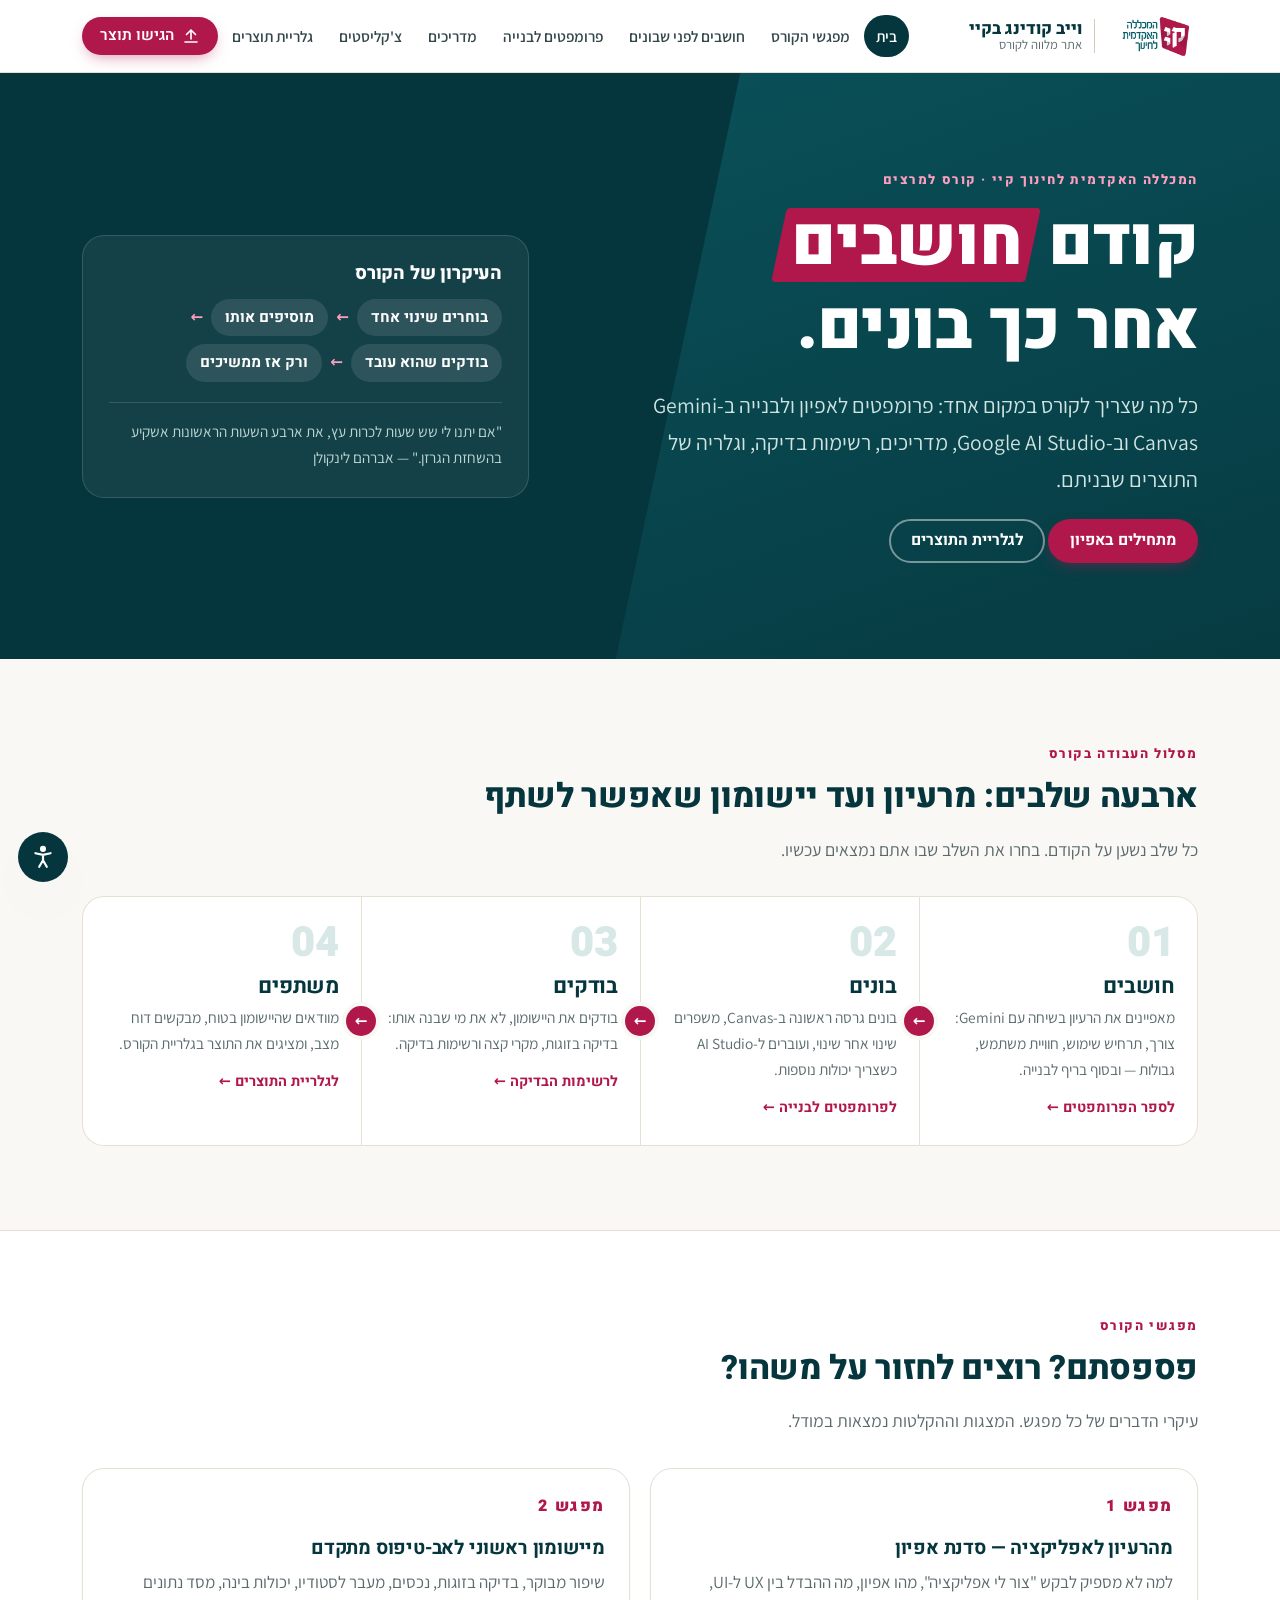
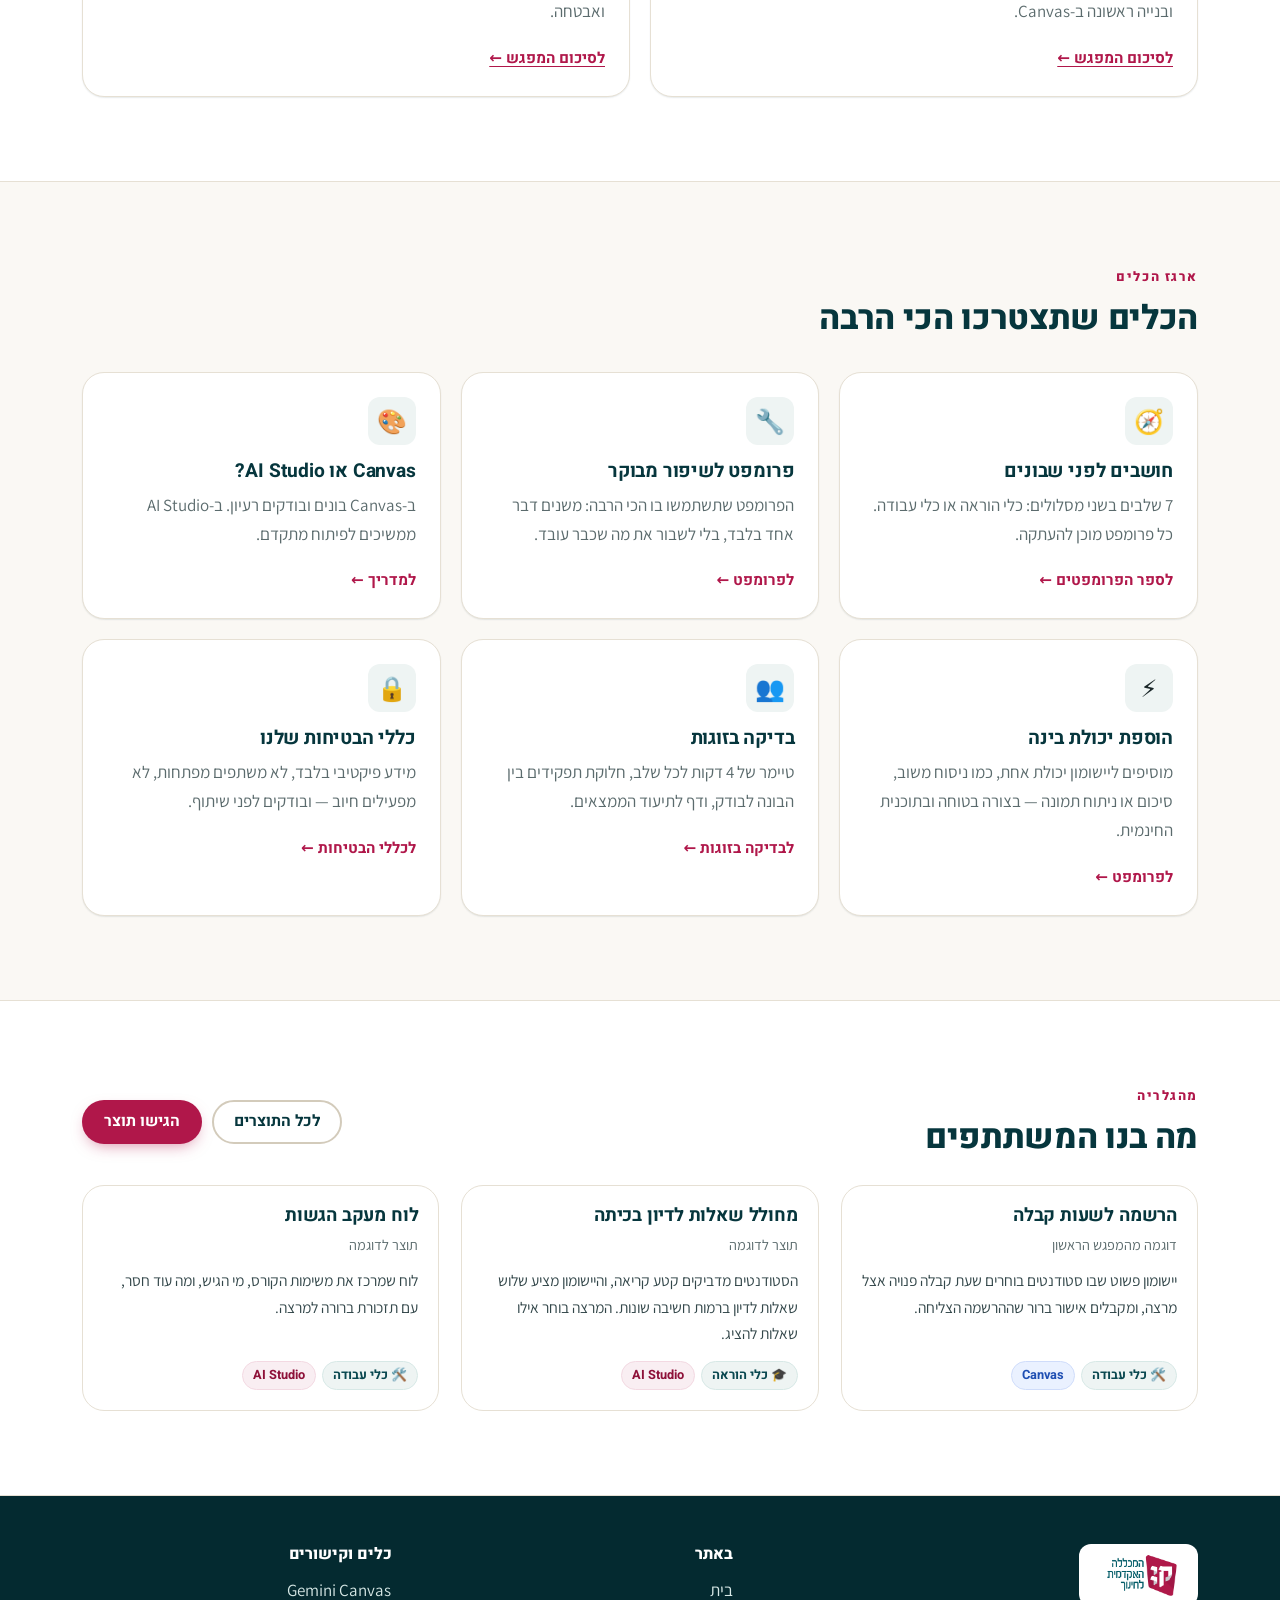
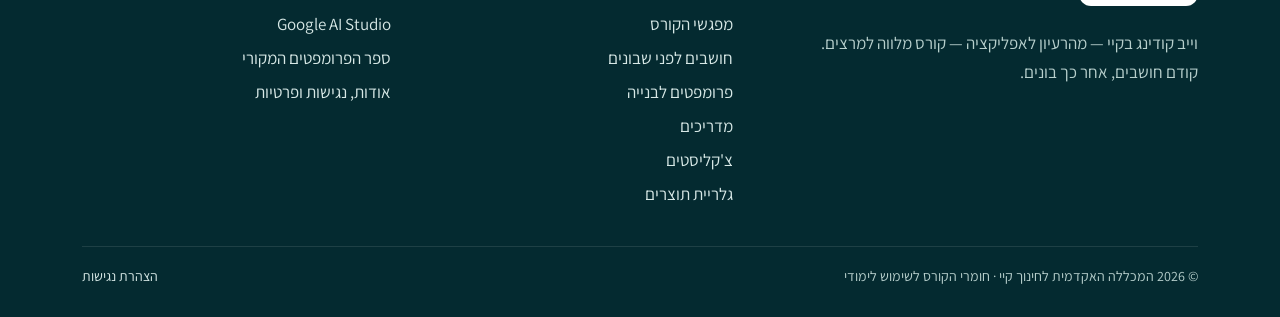
==== index.html @ 0f755267 "Add files via upload" ====
<!DOCTYPE html>
<html lang="he" dir="rtl">
<head>
<meta charset="utf-8">
<meta name="viewport" content="width=device-width, initial-scale=1">
<title>וייב קודינג בקיי — אתר מלווה לקורס</title>
<meta name="description" content="אתר מלווה לקורס וייב קודינג במכללה האקדמית לחינוך קיי: ספר פרומפטים לאפיון, פרומפטים לבנייה ב-Gemini Canvas וב-Google AI Studio, מדריכים, צ'קליסטים וגלריית תוצרי המשתתפים.">
<link rel="icon" type="image/png" href="[data-uri]">
<link rel="preconnect" href="https://fonts.googleapis.com">
<link rel="preconnect" href="https://fonts.gstatic.com" crossorigin>
<link href="https://fonts.googleapis.com/css2?family=Assistant:wght@400;600;700&family=Heebo:wght@500;700;800;900&display=swap" rel="stylesheet">
<style>
/* =========================================================
   וייב קודינג בקיי — אתר מלווה לקורס
   מערכת עיצוב בהתאמה לשפה החזותית של המכללה האקדמית לחינוך קיי
   ========================================================= */

:root {
  --teal-950: #042a30;
  --teal-900: #06363d;
  --teal-800: #0a4850;
  --teal-700: #0b5560;
  --teal-600: #0e6b75;
  --teal-100: #d7e8e6;
  --teal-50: #eef4f3;
  --crimson: #b0174a;
  --crimson-700: #8e1139;
  --crimson-100: #f3d9e2;
  --crimson-50: #f9eef2;
  --paper: #faf8f4;
  --surface: #ffffff;
  --line: #e6e0d4;
  --line-strong: #d3cbbb;
  --ink: #1b2729;
  --ink-soft: #33474a;
  --muted: #5b6b6d;
  --success: #1f7a4d;

  --font-head: "Heebo", "Assistant", system-ui, sans-serif;
  --font-body: "Assistant", "Heebo", system-ui, sans-serif;

  --radius-sm: 8px;
  --radius: 14px;
  --radius-lg: 22px;
  --shadow-sm: 0 1px 2px rgba(6, 54, 61, .06), 0 1px 1px rgba(6, 54, 61, .04);
  --shadow: 0 6px 24px -8px rgba(6, 54, 61, .18), 0 2px 6px rgba(6, 54, 61, .06);
  --shadow-lg: 0 24px 60px -20px rgba(6, 54, 61, .35);

  --wrap: 1180px;
  --gutter: clamp(16px, 4vw, 32px);
  --fs-base: 1.0625rem;
}

/* ---------- reset ---------- */
*, *::before, *::after { box-sizing: border-box; }
html { -webkit-text-size-adjust: 100%; scroll-behavior: smooth; scroll-padding-top: 88px; }
body {
  margin: 0;
  font-family: var(--font-body);
  font-size: var(--fs-base);
  line-height: 1.7;
  color: var(--ink);
  background: var(--paper);
  overflow-x: hidden;
}
img, svg, video, iframe { max-width: 100%; display: block; }
h1, h2, h3, h4 { font-family: var(--font-head); line-height: 1.25; margin: 0 0 .5em; color: var(--teal-900); letter-spacing: -.01em; }
h1 { font-size: clamp(2rem, 5vw, 3.4rem); font-weight: 900; }
h2 { font-size: clamp(1.5rem, 3vw, 2.1rem); font-weight: 800; }
h3 { font-size: 1.2rem; font-weight: 700; }
p { margin: 0 0 1em; }
a { color: var(--teal-700); text-underline-offset: 3px; }
a:hover { color: var(--crimson); }
ul, ol { padding-inline-start: 1.3em; margin: 0 0 1em; }
li { margin-bottom: .3em; }
button { font: inherit; cursor: pointer; }
strong { font-weight: 700; }
.ltr { direction: ltr; unicode-bidi: isolate; display: inline-block; }

:focus-visible { outline: 3px solid var(--crimson); outline-offset: 3px; border-radius: 4px; }

.skip-link {
  position: absolute; inset-inline-start: 12px; top: -60px; z-index: 100;
  background: var(--teal-900); color: #fff; padding: 10px 16px; border-radius: var(--radius-sm);
  font-weight: 700; text-decoration: none;
}
.skip-link:focus { top: 12px; color: #fff; }

.visually-hidden { position: absolute !important; width: 1px; height: 1px; overflow: hidden; clip: rect(0 0 0 0); white-space: nowrap; }

.wrap { width: 100%; max-width: var(--wrap); margin-inline: auto; padding-inline: var(--gutter); }

/* ---------- header ---------- */
.site-header {
  position: sticky; top: 0; z-index: 50;
  background: rgba(255, 255, 255, .94);
  backdrop-filter: saturate(1.4) blur(10px);
  border-bottom: 1px solid var(--line);
}
.site-header .wrap { display: flex; align-items: center; gap: 20px; min-height: 72px; }
.brand { display: flex; align-items: center; gap: 12px; text-decoration: none; color: var(--teal-900); flex-shrink: 0; }
.brand img { height: 44px; width: auto; }
.brand-text { display: flex; flex-direction: column; line-height: 1.15; border-inline-start: 1px solid var(--line-strong); padding-inline-start: 12px; }
.brand-text b { font-family: var(--font-head); font-weight: 800; font-size: 1.05rem; }
.brand-text small { color: var(--muted); font-size: .8rem; }

.main-nav { margin-inline-start: auto; }
.main-nav ul { list-style: none; margin: 0; padding: 0; display: flex; gap: 2px; align-items: center; }
.main-nav li { margin: 0; }
.main-nav a {
  display: block; padding: 8px 12px; border-radius: 999px; text-decoration: none;
  color: var(--ink-soft); font-weight: 600; font-size: .96rem; white-space: nowrap;
}
.main-nav a:hover { background: var(--teal-50); color: var(--teal-900); }
.main-nav a[aria-current="page"] { background: var(--teal-900); color: #fff; }
.nav-cta { margin-inline-start: 6px; }
.main-nav a.btn { display: inline-flex; color: #fff; padding: 7px 16px; }
.main-nav a.btn:hover { background: var(--crimson-700); color: #fff; }

.nav-toggle {
  display: none; margin-inline-start: auto; background: var(--teal-50); border: 1px solid var(--line);
  border-radius: 10px; width: 44px; height: 44px; align-items: center; justify-content: center; color: var(--teal-900);
}
.nav-toggle svg { width: 22px; height: 22px; }

@media (max-width: 1080px) {
  .nav-toggle { display: inline-flex; }
  .main-nav {
    position: fixed; inset: 72px 0 auto 0; background: #fff; border-bottom: 1px solid var(--line);
    box-shadow: var(--shadow); display: none; max-height: calc(100vh - 72px); overflow: auto;
  }
  .main-nav.open { display: block; }
  .main-nav ul { flex-direction: column; align-items: stretch; padding: 12px var(--gutter) 20px; gap: 4px; }
  .main-nav a { padding: 12px 14px; border-radius: 10px; font-size: 1.05rem; }
  .nav-cta { margin: 8px 0 0; }
  .nav-cta .btn { width: 100%; justify-content: center; }
}
@media (max-width: 420px) { .brand-text small { display: none; } .brand img { height: 38px; } }

/* ---------- buttons ---------- */
.btn {
  display: inline-flex; align-items: center; gap: 8px; border: 2px solid transparent;
  padding: 10px 20px; border-radius: 999px; font-weight: 700; text-decoration: none;
  font-family: var(--font-head); font-size: .98rem; line-height: 1.3; transition: transform .15s, background .15s, box-shadow .15s;
}
.btn:hover { transform: translateY(-1px); }
.btn-primary { background: var(--crimson); color: #fff; box-shadow: 0 6px 16px -6px rgba(176, 23, 74, .55); }
.btn-primary:hover { background: var(--crimson-700); color: #fff; }
.btn-teal { background: var(--teal-900); color: #fff; }
.btn-teal:hover { background: var(--teal-700); color: #fff; }
.btn-ghost { background: transparent; color: var(--teal-900); border-color: var(--line-strong); }
.btn-ghost:hover { background: var(--teal-50); color: var(--teal-900); }
.btn-light { background: #fff; color: var(--teal-900); }
.btn-light:hover { color: var(--crimson); }
.btn-outline-light { color: #fff; border-color: rgba(255,255,255,.45); background: transparent; }
.btn-outline-light:hover { background: rgba(255,255,255,.1); color: #fff; }
.btn-sm { padding: 6px 14px; font-size: .88rem; }
.btn svg { width: 18px; height: 18px; flex-shrink: 0; }

/* ---------- signature: skewed tag (from the Kaye logo) ---------- */
.tag {
  display: inline-block; position: relative; padding: 4px 14px; font-family: var(--font-head);
  font-weight: 800; font-size: .82rem; letter-spacing: .06em; color: #fff; z-index: 0;
}
.tag::before {
  content: ""; position: absolute; inset: 0; background: var(--crimson); transform: skewX(-12deg); z-index: -1; border-radius: 3px;
}
.tag.teal::before { background: var(--teal-700); }
.tag.soft { color: var(--crimson-700); }
.tag.soft::before { background: var(--crimson-50); }

.eyebrow { font-family: var(--font-head); font-weight: 800; color: var(--crimson); letter-spacing: .12em; font-size: .82rem; margin-bottom: 10px; display: block; }

/* ---------- page hero ---------- */
.page-hero {
  background: var(--teal-900);
  background-image:
    radial-gradient(circle at 12% 120%, rgba(176, 23, 74, .45), transparent 45%),
    radial-gradient(circle at 95% -20%, rgba(14, 107, 117, .9), transparent 50%);
  color: #fff; padding: clamp(40px, 7vw, 72px) 0 clamp(36px, 6vw, 60px); position: relative; overflow: hidden;
}
.page-hero::after {
  content: ""; position: absolute; inset-inline-start: -60px; bottom: -40px; width: 220px; height: 160px;
  background: rgba(255,255,255,.05); transform: skewX(-12deg);
}
.page-hero h1 { color: #fff; margin-bottom: .3em; }
.page-hero p.lead { font-size: clamp(1.05rem, 2vw, 1.25rem); color: #d7e8e6; max-width: 720px; margin: 0; }
.page-hero .eyebrow { color: #ff9fbf; }
.page-hero .hero-actions { margin-top: 24px; display: flex; flex-wrap: wrap; gap: 12px; }
.breadcrumbs { font-size: .9rem; color: #a9c9c6; margin-bottom: 14px; }
.breadcrumbs a { color: #d7e8e6; }

/* ---------- sections ---------- */
.section { padding: clamp(44px, 7vw, 84px) 0; }
.section.tight { padding: clamp(28px, 4vw, 48px) 0; }
.section.alt { background: #fff; border-block: 1px solid var(--line); }
.section-head { max-width: 760px; margin-bottom: 32px; }
.section-head p { color: var(--muted); font-size: 1.1rem; margin: 0; }
.bar-title { border-inline-start: 6px solid var(--teal-900); padding-inline-start: 14px; }

.grid { display: grid; gap: 20px; }
.grid-2 { grid-template-columns: repeat(auto-fit, minmax(min(100%, 420px), 1fr)); }
.grid-3 { grid-template-columns: repeat(auto-fit, minmax(min(100%, 300px), 1fr)); }
.grid-4 { grid-template-columns: repeat(auto-fit, minmax(min(100%, 240px), 1fr)); }

.card {
  background: var(--surface); border: 1px solid var(--line); border-radius: var(--radius-lg);
  padding: 24px; box-shadow: var(--shadow-sm);
}
.card h3 { margin-bottom: .4em; }
.card p:last-child, .card ul:last-child { margin-bottom: 0; }
.card.teal { background: var(--teal-50); border-color: var(--teal-100); }
.card.pink { background: var(--crimson-50); border-color: var(--crimson-100); }
.card.dark { background: var(--teal-900); color: #e3eeed; border-color: var(--teal-900); }
.card.dark h3, .card.dark h2 { color: #fff; }
a.card { text-decoration: none; color: inherit; display: block; transition: transform .18s, box-shadow .18s, border-color .18s; }
a.card:hover { transform: translateY(-3px); box-shadow: var(--shadow); border-color: var(--teal-100); color: inherit; }
.card .icon {
  width: 48px; height: 48px; border-radius: 12px; display: grid; place-items: center; font-size: 1.5rem;
  background: var(--teal-50); margin-bottom: 14px;
}
.card .more { font-weight: 700; color: var(--crimson); font-family: var(--font-head); font-size: .95rem; }

.muted { color: var(--muted); }
.small { font-size: .92rem; }

/* callouts */
.callout {
  border-radius: var(--radius); padding: 18px 22px; border: 1px solid var(--teal-100); background: var(--teal-50);
  border-inline-start: 5px solid var(--teal-700);
}
.callout.pink { background: var(--crimson-50); border-color: var(--crimson-100); border-inline-start-color: var(--crimson); }
.callout.dark { background: var(--teal-900); color: #e3eeed; border-color: var(--teal-900); border-inline-start-color: var(--crimson); }
.callout.dark strong { color: #fff; }
.callout p:last-child { margin-bottom: 0; }

/* check-list style ul */
ul.ticks { list-style: none; padding: 0; }
ul.ticks li { position: relative; padding-inline-start: 28px; }
ul.ticks li::before {
  content: ""; position: absolute; inset-inline-start: 0; top: .55em; width: 16px; height: 9px;
  border-left: 3px solid var(--teal-600); border-bottom: 3px solid var(--teal-600); transform: rotate(-45deg);
}
ul.dots { list-style: none; padding: 0; }
ul.dots li { position: relative; padding-inline-start: 20px; }
ul.dots li::before { content: ""; position: absolute; inset-inline-start: 2px; top: .7em; width: 8px; height: 8px; background: var(--crimson); transform: skewX(-12deg); }

/* numbered steps */
ol.steps { list-style: none; padding: 0; counter-reset: s; }
ol.steps > li { counter-increment: s; position: relative; padding-inline-start: 54px; margin-bottom: 18px; min-height: 40px; }
ol.steps > li::before {
  content: counter(s); position: absolute; inset-inline-start: 0; top: -2px; width: 38px; height: 38px; border-radius: 50%;
  background: var(--teal-900); color: #fff; display: grid; place-items: center; font-family: var(--font-head); font-weight: 800;
}

/* ---------- path (course journey) ---------- */
.path { display: grid; grid-template-columns: repeat(4, 1fr); gap: 0; position: relative; }
.path-step {
  position: relative; padding: 26px 22px 24px; background: #fff; border: 1px solid var(--line); text-decoration: none; color: inherit;
  transition: background .2s;
}
.path-step:first-child { border-radius: 0 var(--radius-lg) var(--radius-lg) 0; }
.path-step:last-child { border-radius: var(--radius-lg) 0 0 var(--radius-lg); }
.path-step + .path-step { border-inline-start: 0; }
.path-step:hover { background: var(--teal-50); color: inherit; }
.path-step .num {
  font-family: var(--font-head); font-weight: 900; font-size: 2.6rem; line-height: 1; color: var(--teal-100);
  display: block; margin-bottom: 8px;
}
.path-step:hover .num { color: var(--crimson); }
.path-step h3 { font-size: 1.35rem; margin-bottom: 4px; }
.path-step p { color: var(--muted); font-size: .96rem; margin: 0 0 10px; }
.path-step .links { font-size: .9rem; font-weight: 700; color: var(--crimson); font-family: var(--font-head); }
.path-step:not(:last-child)::after {
  content: "←"; position: absolute; top: 50%; inset-inline-end: -16px; width: 30px; height: 30px; border-radius: 50%;
  background: var(--crimson); color: #fff; display: grid; place-items: center; font-weight: 900; font-size: .95rem;
  transform: translateY(-50%); z-index: 2; box-shadow: 0 0 0 4px var(--paper);
}
@media (max-width: 860px) {
  .path { grid-template-columns: 1fr 1fr; gap: 12px; }
  .path-step, .path-step:first-child, .path-step:last-child { border-radius: var(--radius); border: 1px solid var(--line) !important; }
  .path-step::after { display: none; }
}
@media (max-width: 480px) { .path { grid-template-columns: 1fr; } }

/* ---------- home hero ---------- */
.home-hero { background: var(--teal-900); color: #fff; position: relative; overflow: hidden; }
.home-hero .wrap { display: grid; grid-template-columns: 1.25fr .9fr; gap: 48px; align-items: center; padding-block: clamp(48px, 8vw, 96px); position: relative; z-index: 1; }
.home-hero h1 { color: #fff; font-size: clamp(2.3rem, 6vw, 4.2rem); margin-bottom: 18px; }
.home-hero h1 .hl { position: relative; display: inline-block; z-index: 0; padding-inline: 10px; }
.home-hero h1 .hl::before { content: ""; position: absolute; inset: 8% -2px 4%; background: var(--crimson); transform: skewX(-12deg); z-index: -1; border-radius: 4px; }
.home-hero .lead { font-size: clamp(1.1rem, 2.2vw, 1.35rem); color: #cfe3e1; max-width: 560px; }
.home-hero .bg-shape { position: absolute; inset-inline-start: -8%; top: -30%; width: 55%; height: 160%; background: linear-gradient(160deg, rgba(14,107,117,.55), rgba(14,107,117,0)); transform: skewX(-12deg); }
.hero-panel {
  background: rgba(255,255,255,.06); border: 1px solid rgba(255,255,255,.14); border-radius: var(--radius-lg); padding: 26px;
  backdrop-filter: blur(6px);
}
.hero-panel h2 { color: #fff; font-size: 1.15rem; margin-bottom: 14px; }
.principle { display: flex; flex-wrap: wrap; align-items: center; gap: 8px; margin: 0; padding: 0; list-style: none; }
.principle li { margin: 0; background: rgba(255,255,255,.1); border-radius: 999px; padding: 6px 14px; font-weight: 700; font-family: var(--font-head); font-size: .95rem; }
.principle li.arrow { background: none; padding: 0; color: #ff9fbf; }
.hero-panel .quote { margin: 20px 0 0; font-size: .95rem; color: #bcd6d3; border-top: 1px solid rgba(255,255,255,.14); padding-top: 16px; }
@media (max-width: 900px) { .home-hero .wrap { grid-template-columns: 1fr; gap: 28px; } }

/* ---------- prompt box ---------- */
.prompt {
  background: var(--surface); border: 1px solid var(--line); border-radius: var(--radius); overflow: hidden; box-shadow: var(--shadow-sm);
}
.prompt-head { display: flex; align-items: center; gap: 12px; padding: 12px 16px; background: var(--teal-50); border-bottom: 1px solid var(--line); flex-wrap: wrap; }
.prompt-head h3, .prompt-head h4 { margin: 0; font-size: 1.05rem; flex: 1; min-width: 180px; }
.prompt-body {
  padding: 18px 20px; white-space: pre-wrap; font-size: 1rem; line-height: 1.75; color: var(--ink-soft);
  border-inline-start: 4px solid var(--teal-700); margin: 14px; background: #fbfaf7; border-radius: var(--radius-sm);
  max-height: 420px; overflow: auto;
}
.ph { background: var(--crimson-50); color: var(--crimson-700); border-radius: 4px; padding: 0 4px; font-weight: 700; }
.prompt.pink .prompt-body { border-inline-start-color: var(--crimson); }
.prompt-meta { padding: 0 20px 16px; color: var(--muted); font-size: .92rem; }
.prompt-meta p { margin: 0 0 .3em; }

.copy-btn {
  display: inline-flex; align-items: center; gap: 6px; border: 0; background: var(--teal-900); color: #fff; border-radius: 999px;
  padding: 7px 16px; font-weight: 700; font-family: var(--font-head); font-size: .9rem; transition: background .15s;
}
.copy-btn:hover { background: var(--crimson); }
.copy-btn svg { width: 16px; height: 16px; }
.copy-btn.done { background: var(--success); }

.chip {
  display: inline-flex; align-items: center; gap: 4px; padding: 3px 10px; border-radius: 999px; font-size: .8rem; font-weight: 700;
  background: #fff; border: 1px solid var(--line); color: var(--ink-soft); font-family: var(--font-head); white-space: nowrap;
}
.chip.canvas { background: #eaf1ff; border-color: #cfdcfa; color: #1f4fb3; }
.chip.studio { background: var(--crimson-50); border-color: var(--crimson-100); color: var(--crimson-700); }
.chip.any { background: var(--teal-50); border-color: var(--teal-100); color: var(--teal-800); }
.chip.ext { background: #f4efe4; border-color: #e6dcc6; color: #6b5a2e; }

/* ---------- toolbar / filters ---------- */
.toolbar { display: flex; flex-wrap: wrap; gap: 12px; align-items: center; margin-bottom: 26px; }
.search {
  flex: 1 1 260px; display: flex; align-items: center; gap: 8px; background: #fff; border: 1px solid var(--line-strong);
  border-radius: 999px; padding: 4px 16px;
}
.search input { border: 0; outline: 0; flex: 1; font: inherit; padding: 8px 0; background: transparent; min-width: 0; }
.search:focus-within { border-color: var(--teal-700); box-shadow: 0 0 0 3px var(--teal-100); }
.search svg { width: 18px; height: 18px; color: var(--muted); }
.seg { display: inline-flex; background: #fff; border: 1px solid var(--line-strong); border-radius: 999px; padding: 3px; flex-wrap: wrap; }
.seg button { border: 0; background: transparent; padding: 7px 14px; border-radius: 999px; font-weight: 700; color: var(--ink-soft); font-family: var(--font-head); font-size: .9rem; }
.seg button[aria-pressed="true"] { background: var(--teal-900); color: #fff; }
.seg button:hover:not([aria-pressed="true"]) { background: var(--teal-50); }

/* ---------- category nav (prompts / guides) ---------- */
.layout-side { display: grid; grid-template-columns: 250px 1fr; gap: 40px; align-items: start; }
.side-nav { position: sticky; top: 96px; background: #fff; border: 1px solid var(--line); border-radius: var(--radius); padding: 14px; }
.side-nav h2 { font-size: .85rem; letter-spacing: .1em; color: var(--muted); margin: 4px 8px 8px; }
.side-nav ul { list-style: none; margin: 0; padding: 0; }
.side-nav li { margin: 0; }
.side-nav a { display: block; padding: 8px 10px; border-radius: 8px; text-decoration: none; color: var(--ink-soft); font-weight: 600; font-size: .95rem; }
.side-nav a:hover, .side-nav a.active { background: var(--teal-50); color: var(--teal-900); }
@media (max-width: 900px) {
  .layout-side { grid-template-columns: 1fr; gap: 20px; }
  .side-nav { position: static; }
  .side-nav ul { display: flex; flex-wrap: wrap; gap: 6px; }
  .side-nav a { background: var(--teal-50); border-radius: 999px; padding: 6px 12px; font-size: .88rem; }
}
.cat-block { margin-bottom: 48px; }
.cat-block > h2 { display: flex; align-items: center; gap: 10px; }
.cat-block > p { color: var(--muted); }
.stack { display: grid; gap: 18px; }

/* ---------- prompt book wizard ---------- */
.track-pick { display: grid; grid-template-columns: 1fr 1fr; gap: 16px; }
.track-btn {
  text-align: start; background: #fff; border: 2px solid var(--line); border-radius: var(--radius-lg); padding: 20px 22px;
  display: flex; gap: 14px; align-items: flex-start; transition: border-color .15s, box-shadow .15s; color: inherit;
}
.track-btn .ti { font-size: 2rem; line-height: 1; }
.track-btn b { font-family: var(--font-head); font-size: 1.2rem; color: var(--teal-900); display: block; }
.track-btn span.q { color: var(--muted); font-size: .95rem; }
.track-btn[aria-pressed="true"] { border-color: var(--teal-900); box-shadow: 0 0 0 4px var(--teal-100); }
.track-btn:hover { border-color: var(--teal-600); }
@media (max-width: 640px) { .track-pick { grid-template-columns: 1fr; } }

.stepper { list-style: none; margin: 28px 0 24px; padding: 0; display: grid; grid-template-columns: repeat(7, 1fr); gap: 6px; }
.stepper li { margin: 0; }
.stepper button {
  width: 100%; border: 1px solid var(--line); background: #fff; border-radius: 12px; padding: 10px 6px 8px;
  display: flex; flex-direction: column; align-items: center; gap: 2px; color: var(--ink-soft); position: relative;
}
.stepper .n { font-family: var(--font-head); font-weight: 900; font-size: 1.2rem; color: var(--teal-700); }
.stepper .l { font-size: .8rem; font-weight: 700; line-height: 1.2; text-align: center; }
.stepper button[aria-current="step"] { background: var(--teal-900); border-color: var(--teal-900); color: #fff; }
.stepper button[aria-current="step"] .n { color: #ff9fbf; }
.stepper button.done::after {
  content: "✓"; position: absolute; top: -7px; inset-inline-end: -5px; width: 20px; height: 20px; border-radius: 50%;
  background: var(--success); color: #fff; font-size: .72rem; display: grid; place-items: center; font-weight: 900;
}
@media (max-width: 720px) {
  .stepper { grid-template-columns: repeat(7, minmax(44px, 1fr)); gap: 4px; }
  .stepper .l { display: none; }
}
.step-panel { display: grid; grid-template-columns: 1fr 300px; gap: 24px; align-items: start; }
@media (max-width: 960px) { .step-panel { grid-template-columns: 1fr; } }
.step-aside { display: grid; gap: 14px; }
.step-title { display: flex; align-items: baseline; gap: 12px; flex-wrap: wrap; margin-bottom: 14px; }
.step-title h2 { margin: 0; }
.step-nav { display: flex; justify-content: space-between; gap: 12px; margin-top: 20px; flex-wrap: wrap; }
.progress { height: 8px; background: var(--teal-100); border-radius: 999px; overflow: hidden; }
.progress > span { display: block; height: 100%; background: var(--crimson); border-radius: 999px; transition: width .3s; }
.check-row { display: flex; align-items: center; gap: 10px; font-weight: 700; cursor: pointer; }
.check-row input { width: 20px; height: 20px; accent-color: var(--teal-900); }

/* floating helper (slow-down prompt) */
.fab {
  position: fixed; inset-inline-start: 18px; bottom: 18px; z-index: 40; background: var(--crimson); color: #fff; border: 0;
  border-radius: 999px; padding: 12px 18px; font-weight: 800; font-family: var(--font-head); box-shadow: var(--shadow-lg);
  display: inline-flex; gap: 8px; align-items: center;
}
.fab:hover { background: var(--crimson-700); }

/* ---------- dialog ---------- */
dialog {
  border: 0; border-radius: var(--radius-lg); padding: 0; width: min(760px, calc(100vw - 24px)); max-height: calc(100vh - 40px);
  box-shadow: var(--shadow-lg); color: var(--ink);
}
dialog::backdrop { background: rgba(4, 42, 48, .6); backdrop-filter: blur(2px); }
.dialog-head { display: flex; align-items: center; justify-content: space-between; gap: 12px; padding: 18px 22px; border-bottom: 1px solid var(--line); background: var(--teal-50); position: sticky; top: 0; z-index: 1; }
.dialog-head h2 { margin: 0; font-size: 1.3rem; }
.dialog-body { padding: 22px; }
.icon-btn { border: 1px solid var(--line); background: #fff; width: 40px; height: 40px; border-radius: 50%; display: grid; place-items: center; color: var(--teal-900); flex-shrink: 0; }
.icon-btn:hover { background: var(--crimson-50); color: var(--crimson); }
.icon-btn svg { width: 18px; height: 18px; }

/* ---------- video ---------- */
.video {
  position: relative; aspect-ratio: 16 / 9; border-radius: var(--radius); overflow: hidden; background: var(--teal-950); box-shadow: var(--shadow);
}
.video button { position: absolute; inset: 0; border: 0; padding: 0; background: transparent; width: 100%; height: 100%; }
.video img { width: 100%; height: 100%; object-fit: cover; opacity: .85; transition: opacity .2s, transform .4s; }
.video button:hover img { opacity: 1; transform: scale(1.02); }
.video .play {
  position: absolute; top: 50%; left: 50%; transform: translate(-50%, -50%); width: 74px; height: 74px; border-radius: 50%;
  background: var(--crimson); display: grid; place-items: center; box-shadow: 0 8px 30px rgba(0,0,0,.4);
}
.video .play svg { width: 30px; height: 30px; fill: #fff; margin-left: 4px; }
.video iframe { position: absolute; inset: 0; width: 100%; height: 100%; border: 0; }

/* ---------- session cards ---------- */
.session { display: grid; grid-template-columns: 1.1fr 1fr; gap: 36px; align-items: start; }
@media (max-width: 900px) { .session { grid-template-columns: 1fr; } }
.session + .session { margin-top: 64px; padding-top: 64px; border-top: 1px dashed var(--line-strong); }
.session-num { font-family: var(--font-head); font-weight: 900; color: var(--crimson); font-size: 1rem; letter-spacing: .1em; }
.resource-list { list-style: none; padding: 0; margin: 18px 0 0; display: grid; gap: 10px; }
.resource-list li { margin: 0; }
.resource-list a {
  display: flex; align-items: center; gap: 12px; padding: 12px 14px; border: 1px solid var(--line); border-radius: 12px; background: #fff;
  text-decoration: none; color: var(--ink); font-weight: 600;
}
.resource-list a:hover { border-color: var(--teal-600); background: var(--teal-50); color: var(--teal-900); }
.resource-list .ri { width: 36px; height: 36px; border-radius: 9px; display: grid; place-items: center; background: var(--crimson-50); font-size: 1.1rem; flex-shrink: 0; }
.resource-list small { display: block; color: var(--muted); font-weight: 400; }

.agenda { list-style: none; padding: 0; margin: 0; display: grid; grid-template-columns: repeat(auto-fit, minmax(min(100%, 200px), 1fr)); gap: 10px; }
.agenda li { margin: 0; background: #fff; border: 1px solid var(--line); border-radius: 12px; padding: 12px 14px; }
.agenda b { display: block; font-family: var(--font-head); color: var(--teal-900); }
.agenda .n { font-family: var(--font-head); font-weight: 900; color: var(--crimson); font-size: .85rem; }
.agenda span.d { color: var(--muted); font-size: .92rem; }

/* ---------- comparison ---------- */
.compare { display: grid; grid-template-columns: 1fr 1fr; gap: 0; border-radius: var(--radius-lg); overflow: hidden; border: 1px solid var(--line); }
.compare > div { padding: 26px; background: #fff; }
.compare > div + div { border-inline-start: 1px solid var(--line); }
.compare h3 { display: flex; align-items: center; gap: 8px; }
.compare .canvas-col { background: #f5f8ff; }
.compare .studio-col { background: var(--crimson-50); }
.compare .foot { grid-column: 1 / -1; background: var(--teal-900); color: #e3eeed; text-align: center; padding: 16px; }
.compare .foot strong { color: #fff; }
@media (max-width: 700px) { .compare { grid-template-columns: 1fr; } .compare > div + div { border-inline-start: 0; border-top: 1px solid var(--line); } }

.roles { display: grid; grid-template-columns: repeat(3, 1fr); gap: 12px; }
.roles > div { text-align: center; background: #fff; border: 1px solid var(--line); border-radius: var(--radius); padding: 18px 12px; }
.roles .e { font-size: 1.8rem; }
.roles span.small { display: block; }
.roles b { display: block; font-family: var(--font-head); color: var(--teal-900); font-size: 1.1rem; }
@media (max-width: 560px) { .roles { grid-template-columns: 1fr; } }

.flow { display: flex; flex-wrap: wrap; gap: 8px; align-items: center; list-style: none; padding: 0; margin: 0; }
.flow li { margin: 0; background: #fff; border: 1px solid var(--line); border-radius: 999px; padding: 6px 14px; font-weight: 700; font-family: var(--font-head); color: var(--teal-900); font-size: .95rem; }
.flow li.arrow { border: 0; background: none; padding: 0; color: var(--crimson); }
.card.dark .flow li { background: rgba(255,255,255,.08); border-color: rgba(255,255,255,.18); color: #fff; }

/* ---------- checklists ---------- */
.checklist { list-style: none; padding: 0; margin: 0; }
.checklist li { margin: 0; border-bottom: 1px solid var(--line); }
.checklist li:last-child { border-bottom: 0; }
.checklist label { display: flex; gap: 12px; align-items: flex-start; padding: 11px 4px; cursor: pointer; }
.checklist input { width: 22px; height: 22px; margin-top: 3px; accent-color: var(--teal-900); flex-shrink: 0; }
.checklist input:checked + span { color: var(--muted); text-decoration: line-through; text-decoration-color: var(--crimson); }
.cl-head { display: flex; align-items: center; gap: 12px; justify-content: space-between; flex-wrap: wrap; margin-bottom: 8px; }
.cl-head h3 { margin: 0; }
.cl-count { font-family: var(--font-head); font-weight: 800; color: var(--teal-700); font-size: .9rem; }
.cl-card .progress { margin: 6px 0 12px; }
.link-btn { border: 0; background: none; color: var(--muted); text-decoration: underline; font-size: .88rem; padding: 4px; }
.link-btn:hover { color: var(--crimson); }

.timer { display: flex; flex-wrap: wrap; align-items: center; gap: 16px; }
.timer-display { font-family: var(--font-head); font-weight: 900; font-size: 3rem; color: var(--teal-900); font-variant-numeric: tabular-nums; min-width: 150px; direction: ltr; }
.timer-display.low { color: var(--crimson); }
.timer-phases { display: flex; gap: 6px; flex-wrap: wrap; }
.timer-phases span { padding: 4px 12px; border-radius: 999px; background: var(--teal-50); font-weight: 700; font-size: .88rem; color: var(--teal-800); font-family: var(--font-head); }
.timer-phases span.on { background: var(--crimson); color: #fff; }
textarea, input[type="text"], input[type="url"] {
  width: 100%; font: inherit; border: 1px solid var(--line-strong); border-radius: 10px; padding: 10px 12px; background: #fff; color: var(--ink);
}
textarea:focus, input[type="text"]:focus { outline: 0; border-color: var(--teal-700); box-shadow: 0 0 0 3px var(--teal-100); }
.field { margin-bottom: 14px; }
.field label { display: block; font-weight: 700; margin-bottom: 4px; color: var(--teal-900); font-family: var(--font-head); }

/* ---------- gallery ---------- */
.gallery { display: grid; grid-template-columns: repeat(auto-fill, minmax(min(100%, 300px), 1fr)); gap: 22px; }
.project {
  background: #fff; border: 1px solid var(--line); border-radius: var(--radius-lg); overflow: hidden; display: flex; flex-direction: column;
  transition: transform .18s, box-shadow .18s; text-align: start; padding: 0; color: inherit; width: 100%;
}
.project:hover { transform: translateY(-4px); box-shadow: var(--shadow); }
.project .thumb { aspect-ratio: 16 / 10; background: var(--teal-900); position: relative; overflow: hidden; }
.project .thumb img { width: 100%; height: 100%; object-fit: cover; }
.project .thumb .ph-art {
  position: absolute; inset: 0; display: grid; place-items: center; color: #fff; font-family: var(--font-head); font-weight: 900;
  font-size: 2.6rem; letter-spacing: .02em;
}
.project .thumb .ph-art::before { content: ""; position: absolute; inset-inline-end: -10%; top: -20%; width: 55%; height: 140%; background: rgba(255,255,255,.08); transform: skewX(-12deg); }
.project .thumb .badges { position: absolute; top: 12px; inset-inline-start: 12px; display: flex; gap: 6px; }
.project .body { padding: 18px 20px 20px; display: flex; flex-direction: column; gap: 6px; flex: 1; }
.project h3 { margin: 0; font-size: 1.15rem; }
.project .by { color: var(--muted); font-size: .9rem; }
.project .desc { color: var(--ink-soft); font-size: .97rem; margin: 4px 0 8px; display: -webkit-box; -webkit-line-clamp: 3; -webkit-box-orient: vertical; overflow: hidden; }
.project .foot { margin-top: auto; display: flex; gap: 6px; flex-wrap: wrap; }
.sample-badge { background: #fff4d6; color: #7a5a00; border: 1px solid #f0dc9c; }
.empty { text-align: center; padding: 48px 20px; color: var(--muted); border: 2px dashed var(--line-strong); border-radius: var(--radius-lg); }
.detail-grid { display: grid; gap: 16px; }
.detail-grid dt { font-family: var(--font-head); font-weight: 800; color: var(--teal-900); font-size: .95rem; }
.detail-grid dd { margin: 2px 0 0; color: var(--ink-soft); white-space: pre-wrap; }
.detail-shot { border-radius: var(--radius); overflow: hidden; border: 1px solid var(--line); margin-bottom: 18px; }

.submit-band { display: grid; grid-template-columns: 1.3fr 1fr; gap: 32px; align-items: center; }
@media (max-width: 860px) { .submit-band { grid-template-columns: 1fr; } }

/* ---------- toast ---------- */
.toast {
  position: fixed; bottom: 24px; left: 50%; transform: translate(-50%, 30px); background: var(--teal-900); color: #fff; padding: 12px 22px;
  border-radius: 999px; font-weight: 700; box-shadow: var(--shadow-lg); opacity: 0; pointer-events: none; transition: .25s; z-index: 200;
}
.toast.show { opacity: 1; transform: translate(-50%, 0); }

/* ---------- a11y panel ---------- */
.a11y-btn {
  position: fixed; inset-inline-end: 18px; bottom: 18px; z-index: 45; width: 50px; height: 50px; border-radius: 50%; border: 0;
  background: var(--teal-900); color: #fff; box-shadow: var(--shadow-lg); display: grid; place-items: center;
}
.a11y-btn svg { width: 26px; height: 26px; }
.a11y-panel {
  position: fixed; inset-inline-end: 18px; bottom: 78px; z-index: 45; background: #fff; border: 1px solid var(--line); border-radius: var(--radius);
  box-shadow: var(--shadow-lg); padding: 14px; width: 250px; display: none;
}
.a11y-panel.open { display: block; }
.a11y-panel h2 { font-size: 1rem; margin: 0 0 10px; }
.a11y-panel button { display: flex; width: 100%; text-align: start; border: 1px solid var(--line); background: var(--paper); border-radius: 8px; padding: 8px 10px; margin-bottom: 6px; font-weight: 600; color: var(--ink); }
.a11y-panel button[aria-pressed="true"] { background: var(--teal-900); color: #fff; border-color: var(--teal-900); }
.a11y-panel a { font-size: .88rem; }

html.a11y-big { font-size: 118%; }
html.a11y-links a { text-decoration: underline !important; outline: 1px dashed currentColor; }
html.a11y-contrast { --muted: #2a3638; --ink-soft: #111; --line: #8a9a9c; --line-strong: #5d6d6f; }
html.a11y-contrast body { background: #fff; }
html.a11y-readable { --font-body: Arial, sans-serif; --font-head: Arial, sans-serif; }
html.a11y-readable body { letter-spacing: .02em; word-spacing: .08em; }

/* ---------- footer ---------- */
.site-footer { background: var(--teal-950); color: #b7cfcc; padding: 48px 0 28px; margin-top: 0; }
.site-footer .cols { display: grid; grid-template-columns: 1.4fr 1fr 1fr; gap: 32px; }
.site-footer h2 { color: #fff; font-size: 1rem; margin-bottom: 12px; }
.site-footer ul { list-style: none; padding: 0; margin: 0; }
.site-footer a { color: #d7e8e6; text-decoration: none; }
.site-footer a:hover { color: #ff9fbf; text-decoration: underline; }
.site-footer .logo-chip { background: #fff; display: inline-block; padding: 8px 12px; border-radius: 12px; margin-bottom: 14px; }
.site-footer .logo-chip img { height: 46px; width: auto; }
.site-footer .bottom { border-top: 1px solid rgba(255,255,255,.1); margin-top: 32px; padding-top: 18px; font-size: .88rem; display: flex; justify-content: space-between; flex-wrap: wrap; gap: 10px; }
@media (max-width: 760px) { .site-footer .cols { grid-template-columns: 1fr; } }

@media (prefers-reduced-motion: reduce) {
  *, *::before, *::after { transition: none !important; animation: none !important; scroll-behavior: auto !important; }
}
@media print {
  .site-header, .site-footer, .a11y-btn, .fab, .copy-btn { display: none !important; }
  .prompt-body { max-height: none; }
}

/* ---------- refinements ---------- */
.home-hero .eyebrow { color: #ff9fbf; }
.step-panel .prompt-body { max-height: none; }

/* ---------- embed mode (Google Sites) ---------- */
html.embed body { background: var(--paper); }

html.embed .page-hero { padding: 36px 0 32px; }

</style>
</head>
<body>
<a class="skip-link" href="#main">דלגו לתוכן</a>
<header id="site-header"></header>

<main id="main">
  <section class="home-hero">
    <div class="bg-shape" aria-hidden="true"></div>
    <div class="wrap">
      <div>
        <span class="eyebrow">המכללה האקדמית לחינוך קיי · קורס למרצים</span>
        <h1>קודם <span class="hl">חושבים</span><br>אחר כך בונים.</h1>
        <p class="lead">כל מה שצריך לקורס במקום אחד: פרומפטים לאפיון ולבנייה ב-Gemini Canvas וב-Google AI Studio, מדריכים, רשימות בדיקה, וגלריה של התוצרים שבניתם.</p>
        <div class="hero-actions">
          <a class="btn btn-primary" href="prompt-book.html">מתחילים באפיון</a>
          <a class="btn btn-outline-light" href="gallery.html">לגלריית התוצרים</a>
        </div>
      </div>
      <aside class="hero-panel" aria-labelledby="principle-title">
        <h2 id="principle-title">העיקרון של הקורס</h2>
        <ul class="principle">
          <li>בוחרים שינוי אחד</li><li class="arrow" aria-hidden="true">←</li>
          <li>מוסיפים אותו</li><li class="arrow" aria-hidden="true">←</li>
          <li>בודקים שהוא עובד</li><li class="arrow" aria-hidden="true">←</li>
          <li>ורק אז ממשיכים</li>
        </ul>
        <p class="quote">"אם יתנו לי שש שעות לכרות עץ, את ארבע השעות הראשונות אשקיע בהשחזת הגרזן." — אברהם לינקולן</p>
      </aside>
    </div>
  </section>

  <section class="section" aria-labelledby="path-title">
    <div class="wrap">
      <div class="section-head">
        <span class="eyebrow">מסלול העבודה בקורס</span>
        <h2 id="path-title">ארבעה שלבים: מרעיון ועד יישומון שאפשר לשתף</h2>
        <p>כל שלב נשען על הקודם. בחרו את השלב שבו אתם נמצאים עכשיו.</p>
      </div>
      <div class="path">
        <a class="path-step" href="prompt-book.html">
          <span class="num">01</span>
          <h3>חושבים</h3>
          <p>מאפיינים את הרעיון בשיחה עם Gemini: צורך, תרחיש שימוש, חוויית משתמש, גבולות — ובסוף בריף לבנייה.</p>
          <span class="links">לספר הפרומפטים ←</span>
        </a>
        <a class="path-step" href="build-prompts.html">
          <span class="num">02</span>
          <h3>בונים</h3>
          <p>בונים גרסה ראשונה ב-Canvas, משפרים שינוי אחר שינוי, ועוברים ל-AI Studio כשצריך יכולות נוספות.</p>
          <span class="links">לפרומפטים לבנייה ←</span>
        </a>
        <a class="path-step" href="checklists.html">
          <span class="num">03</span>
          <h3>בודקים</h3>
          <p>בודקים את היישומון, לא את מי שבנה אותו: בדיקה בזוגות, מקרי קצה ורשימות בדיקה.</p>
          <span class="links">לרשימות הבדיקה ←</span>
        </a>
        <a class="path-step" href="gallery.html">
          <span class="num">04</span>
          <h3>משתפים</h3>
          <p>מוודאים שהיישומון בטוח, מבקשים דוח מצב, ומציגים את התוצר בגלריית הקורס.</p>
          <span class="links">לגלריית התוצרים ←</span>
        </a>
      </div>
    </div>
  </section>

  <section class="section alt" aria-labelledby="sessions-title">
    <div class="wrap">
      <div class="section-head">
        <span class="eyebrow">מפגשי הקורס</span>
        <h2 id="sessions-title">פספסתם? רוצים לחזור על משהו?</h2>
        <p>עיקרי הדברים של כל מפגש. המצגות וההקלטות נמצאות במודל.</p>
      </div>
      <div class="grid grid-2">
        <article class="card">
          <p class="session-num">מפגש 1</p>
          <h3>מהרעיון לאפליקציה — סדנת אפיון</h3>
          <p class="muted">למה לא מספיק לבקש "צור לי אפליקציה", מהו אפיון, מה ההבדל בין UX ל-UI, ובנייה ראשונה ב-Canvas.</p>
          <a class="more" href="sessions.html#session-1">לסיכום המפגש ←</a>
        </article>
        <article class="card">
          <p class="session-num">מפגש 2</p>
          <h3>מיישומון ראשוני לאב-טיפוס מתקדם</h3>
          <p class="muted">שיפור מבוקר, בדיקה בזוגות, נכסים, מעבר לסטודיו, יכולות בינה, מסד נתונים ואבטחה.</p>
          <a class="more" href="sessions.html#session-2">לסיכום המפגש ←</a>
        </article>
      </div>
    </div>
  </section>

  <section class="section" aria-labelledby="tools-title">
    <div class="wrap">
      <div class="section-head">
        <span class="eyebrow">ארגז הכלים</span>
        <h2 id="tools-title">הכלים שתצטרכו הכי הרבה</h2>
      </div>
      <div class="grid grid-3">
        <a class="card" href="prompt-book.html">
          <div class="icon" aria-hidden="true">🧭</div>
          <h3>חושבים לפני שבונים</h3>
          <p class="muted">7 שלבים בשני מסלולים: כלי הוראה או כלי עבודה. כל פרומפט מוכן להעתקה.</p>
          <span class="more">לספר הפרומפטים ←</span>
        </a>
        <a class="card" href="build-prompts.html#controlled-change">
          <div class="icon" aria-hidden="true">🔧</div>
          <h3>פרומפט לשיפור מבוקר</h3>
          <p class="muted">הפרומפט שתשתמשו בו הכי הרבה: משנים דבר אחד בלבד, בלי לשבור את מה שכבר עובד.</p>
          <span class="more">לפרומפט ←</span>
        </a>
        <a class="card" href="guides.html#canvas-or-studio">
          <div class="icon" aria-hidden="true">🎨</div>
          <h3>Canvas או AI Studio?</h3>
          <p class="muted">ב-Canvas בונים ובודקים רעיון. ב-AI Studio ממשיכים לפיתוח מתקדם.</p>
          <span class="more">למדריך ←</span>
        </a>
        <a class="card" href="build-prompts.html#ai-capability">
          <div class="icon" aria-hidden="true">⚡</div>
          <h3>הוספת יכולת בינה</h3>
          <p class="muted">מוסיפים ליישומון יכולת אחת, כמו ניסוח משוב, סיכום או ניתוח תמונה — בצורה בטוחה ובתוכנית החינמית.</p>
          <span class="more">לפרומפט ←</span>
        </a>
        <a class="card" href="checklists.html#pairs">
          <div class="icon" aria-hidden="true">👥</div>
          <h3>בדיקה בזוגות</h3>
          <p class="muted">טיימר של 4 דקות לכל שלב, חלוקת תפקידים בין הבונה לבודק, ודף לתיעוד הממצאים.</p>
          <span class="more">לבדיקה בזוגות ←</span>
        </a>
        <a class="card" href="checklists.html#safety">
          <div class="icon" aria-hidden="true">🔒</div>
          <h3>כללי הבטיחות שלנו</h3>
          <p class="muted">מידע פיקטיבי בלבד, לא משתפים מפתחות, לא מפעילים חיוב — ובודקים לפני שיתוף.</p>
          <span class="more">לכללי הבטיחות ←</span>
        </a>
      </div>
    </div>
  </section>

  <section class="section alt" aria-labelledby="latest-title">
    <div class="wrap">
      <div class="cl-head" style="margin-bottom:26px">
        <div>
          <span class="eyebrow">מהגלריה</span>
          <h2 id="latest-title" style="margin:0">מה בנו המשתתפים</h2>
        </div>
        <div style="display:flex;gap:10px;flex-wrap:wrap">
          <a class="btn btn-ghost" href="gallery.html">לכל התוצרים</a>
          <a class="btn btn-primary" data-link="submit" href="gallery.html#submit">הגישו תוצר</a>
        </div>
      </div>
      <div class="gallery" id="latest-projects" aria-live="polite"></div>
    </div>
  </section>
</main>

<footer id="site-footer"></footer>
<script>
/* =========================================================
   הגדרות האתר — זה הקובץ היחיד שצריך לערוך אחרי הקמת טופס הגוגל.
   ראו הסבר מלא בקובץ README.md
   ========================================================= */
window.SITE_CONFIG = {
  courseName: "וייב קודינג בקיי",
  courseSubtitle: "מהרעיון לאפליקציה — קורס מלווה למרצים",

  /* קישור לטופס הגוגל להגשת תוצרים (הקישור שמתחיל ב-https://docs.google.com/forms/...)
     כל עוד השדה ריק — כפתור "הגישו תוצר" יוביל להסבר בעמוד הגלריה. */
  FORM_URL: "https://docs.google.com/forms/d/1hclcfSayF1zCOyUi1nj7JHoN1macEBwRK_X5VORBx58/viewform",

  /* קישור ה-CSV של גיליון התשובות אחרי "פרסום באינטרנט" (File → Share → Publish to web → CSV).
     כל עוד השדה ריק — הגלריה מציגה את התוצרים מתוך data/projects.js בלבד. */
  SHEET_CSV_URL: "https://docs.google.com/spreadsheets/d/e/2PACX-1vROVZxHRJceyanEyRJtBGeyoiGpIYqQnHcs7-1rdEjNofJXqrEohfnEpTyRO-E5NYPPQHCmD6EjW6Im/pub?gid=481259198&single=true&output=csv",

  /* להציג בגלריה רק שורות שבהן בעמודה "מאושר" כתוב "כן".
     true = אתם מאשרים כל תוצר לפני שהוא עולה לאתר (מומלץ). */
  REQUIRE_APPROVAL: true,

  /* להציג את תוצרי הדוגמה מתוך data/projects.js. כשיש תוצרים אמיתיים — שנו ל-false */
  SHOW_SAMPLE_PROJECTS: true,

  youtubePlaylist: "https://www.youtube.com/watch?v=bBZjhN9uaQs&list=PLerurp2CJfmA",
  videos: {
    session1: { id: "bBZjhN9uaQs", title: "סדנת אפיון (שיעור 1) — וייב קודינג מכללת קיי" },
    session2: { id: "PVXLNXLxppA", title: "וייב קודינג — מאפיון לאפליקציה ראשונית (שיעור 2)" }
  },

  links: {
    gemini: "https://gemini.google.com",
    aiStudio: "https://aistudio.google.com",
    promptBookOriginal: "https://wenjygal.github.io/thinking-before-building/",
    studioGuide: "https://gemini.google.com/share/9ae51eee2f07?skid=484f60e7-f9ce-46c3-b71e-88a9934f1ecd"
  },

  contactEmail: ""
};

</script>
<script>
/* =========================================================
   תוצרי משתתפים — רשימה ידנית / דוגמאות.
   אם הגדרתם SHEET_CSV_URL ב-config.js, התוצרים מהטופס יתווספו לכאן אוטומטית.
   sample: true = תוצר לדוגמה (מסומן באתר כ"דוגמה"). מחקו כשיש תוצרים אמיתיים,
   או שנו SHOW_SAMPLE_PROJECTS ל-false בקובץ config.js.

   שדות: name (שם המשתתף/ת), title (שם היישומון), description (תיאור קצר),
   problem (איזו בעיה פותר), audience (למי מיועד), track (הוראה | עבודה),
   tool (Canvas | AI Studio), link (קישור ליישומון), image (קישור לתמונת מסך — לא חובה),
   changed (מה השתנה בעקבות האפיון — לא חובה), next (מה הייתם משפרים — לא חובה)
   ========================================================= */
window.PROJECTS = [
  {
    sample: true,
    name: "דוגמה מהמפגש הראשון",
    title: "הרשמה לשעות קבלה",
    description: "יישומון פשוט שבו סטודנטים בוחרים שעת קבלה פנויה אצל מרצה, ומקבלים אישור ברור שההרשמה הצליחה.",
    problem: "תיאום שעות קבלה במיילים מתפזר, ויוצר כפילויות ובלבול.",
    audience: "מרצה וסטודנטים בקורס",
    track: "עבודה",
    tool: "Canvas",
    link: "",
    image: "",
    changed: "הפרומפט הראשון היה \"צור לי אפליקציה להרשמה לשעות קבלה\". האפיון חשף שאלות שלא נשאלו: מי קובע את השעות, מה קורה כששעה כבר תפוסה, איך מבטלים, ומה המרצה צריך לראות.",
    next: "ביטול ושינוי פגישה, ותצוגה מרוכזת למרצה."
  },
  {
    sample: true,
    name: "תוצר לדוגמה",
    title: "מחולל שאלות לדיון בכיתה",
    description: "הסטודנטים מדביקים קטע קריאה, והיישומון מציע שלוש שאלות לדיון ברמות חשיבה שונות. המרצה בוחר אילו שאלות להציג.",
    problem: "סטודנטים להוראה מתקשים לנסח שאלות מעוררות חשיבה.",
    audience: "סטודנטים להוראה",
    track: "הוראה",
    tool: "AI Studio",
    link: "",
    image: "",
    changed: "התברר שהמרצה צריך לאשר את השאלות לפני שהן מוצגות, ושהכלי לא אמור לנסח עבור הסטודנט אלא לתת לו משוב על השאלות שכתב.",
    next: "משוב של הבינה על שאלות שהסטודנט כתב בעצמו."
  },
  {
    sample: true,
    name: "תוצר לדוגמה",
    title: "לוח מעקב הגשות",
    description: "לוח שמרכז את משימות הקורס, מי הגיש, ומה עוד חסר, עם תזכורת ברורה למרצה.",
    problem: "מעקב ידני אחרי הגשות בכמה קבוצות לוקח זמן רב.",
    audience: "מרצים ורכזי קורסים",
    track: "עבודה",
    tool: "AI Studio",
    link: "",
    image: "",
    changed: "הוחלט לא להכניס שמות סטודנטים אמיתיים בשלב הוכחת ההיתכנות, ולעבוד רק עם מידע פיקטיבי.",
    next: "התחברות עם חשבון גוגל ותפקידי צופה ועורך."
  }
];

</script>
<script>
/* =========================================================
   וייב קודינג בקיי — סקריפט משותף לכל העמודים
   כותרת, תפריט, תחתית, העתקה, סרטונים ונגישות
   ========================================================= */
(function () {
  "use strict";
  var CFG = window.SITE_CONFIG || {};
  /* מצב הטמעה (Google Sites): בלי כותרת/תחתית, קישורים פנימיים מובילים לעמודי האתר ב-Sites */
  var EMBED = window.EMBED_MODE || null;

  var ICONS = {
    menu: '<svg viewBox="0 0 24 24" fill="none" stroke="currentColor" stroke-width="2.2" stroke-linecap="round" aria-hidden="true"><path d="M4 7h16M4 12h16M4 17h16"/></svg>',
    close: '<svg viewBox="0 0 24 24" fill="none" stroke="currentColor" stroke-width="2.2" stroke-linecap="round" aria-hidden="true"><path d="M6 6l12 12M18 6L6 18"/></svg>',
    copy: '<svg viewBox="0 0 24 24" fill="none" stroke="currentColor" stroke-width="2" stroke-linecap="round" stroke-linejoin="round" aria-hidden="true"><rect x="8" y="8" width="12" height="12" rx="2"/><path d="M16 8V6a2 2 0 0 0-2-2H6a2 2 0 0 0-2 2v8a2 2 0 0 0 2 2h2"/></svg>',
    check: '<svg viewBox="0 0 24 24" fill="none" stroke="currentColor" stroke-width="2.6" stroke-linecap="round" stroke-linejoin="round" aria-hidden="true"><path d="M5 12l5 5L20 7"/></svg>',
    play: '<svg viewBox="0 0 24 24" aria-hidden="true"><path d="M8 5v14l11-7z"/></svg>',
    a11y: '<svg viewBox="0 0 24 24" fill="none" stroke="currentColor" stroke-width="2" stroke-linecap="round" aria-hidden="true"><circle cx="12" cy="4.5" r="1.8" fill="currentColor"/><path d="M5 8.5l7 1.5 7-1.5M12 10v5M12 15l-3.5 6M12 15l3.5 6"/></svg>',
    search: '<svg viewBox="0 0 24 24" fill="none" stroke="currentColor" stroke-width="2" stroke-linecap="round" aria-hidden="true"><circle cx="11" cy="11" r="7"/><path d="M20 20l-3.5-3.5"/></svg>',
    upload: '<svg viewBox="0 0 24 24" fill="none" stroke="currentColor" stroke-width="2.2" stroke-linecap="round" stroke-linejoin="round" aria-hidden="true"><path d="M12 16V4M6 10l6-6 6 6M4 20h16"/></svg>'
  };
  window.ICONS = ICONS;

  var NAV = [
    { href: "index.html", label: "בית" },
    { href: "sessions.html", label: "מפגשי הקורס" },
    { href: "prompt-book.html", label: "חושבים לפני שבונים" },
    { href: "build-prompts.html", label: "פרומפטים לבנייה" },
    { href: "guides.html", label: "מדריכים" },
    { href: "checklists.html", label: "צ'קליסטים" },
    { href: "gallery.html", label: "גלריית תוצרים" }
  ];

  function currentPage() {
    var p = location.pathname.split("/").pop();
    return p === "" ? "index.html" : p;
  }

  function submitHref() { return CFG.FORM_URL ? CFG.FORM_URL : "gallery.html#submit"; }
  window.submitHref = submitHref;

  /* ---------- header ---------- */
  function buildHeader() {
    var el = document.getElementById("site-header");
    if (!el) return;
    var cur = currentPage();
    var items = NAV.map(function (n) {
      return '<li><a href="' + n.href + '"' + (n.href === cur ? ' aria-current="page"' : "") + ">" + n.label + "</a></li>";
    }).join("");
    var ext = CFG.FORM_URL ? ' target="_blank" rel="noopener"' : "";
    el.className = "site-header";
    el.innerHTML =
      '<div class="wrap">' +
      '<a class="brand" href="index.html" aria-label="' + CFG.courseName + ' — דף הבית">' +
      '<img src="[data-uri]" alt="המכללה האקדמית לחינוך קיי" width="92" height="44">' +
      '<span class="brand-text"><b>' + CFG.courseName + '</b><small>אתר מלווה לקורס</small></span></a>' +
      '<button class="nav-toggle" aria-expanded="false" aria-controls="main-nav" aria-label="פתיחת תפריט">' + ICONS.menu + "</button>" +
      '<nav class="main-nav" id="main-nav" aria-label="ניווט ראשי"><ul>' + items +
      '<li class="nav-cta"><a class="btn btn-primary btn-sm" href="' + submitHref() + '"' + ext + ">" + ICONS.upload + "הגישו תוצר</a></li>" +
      "</ul></nav></div>";

    var btn = el.querySelector(".nav-toggle");
    var nav = el.querySelector(".main-nav");
    btn.addEventListener("click", function () {
      var open = nav.classList.toggle("open");
      btn.setAttribute("aria-expanded", open);
      btn.setAttribute("aria-label", open ? "סגירת תפריט" : "פתיחת תפריט");
      btn.innerHTML = open ? ICONS.close : ICONS.menu;
    });
    document.addEventListener("keydown", function (e) {
      if (e.key === "Escape" && nav.classList.contains("open")) { btn.click(); btn.focus(); }
    });
  }

  /* ---------- footer ---------- */
  function buildFooter() {
    var el = document.getElementById("site-footer");
    if (!el) return;
    var L = CFG.links || {};
    el.className = "site-footer";
    el.innerHTML =
      '<div class="wrap"><div class="cols">' +
      '<div><span class="logo-chip"><img src="[data-uri]" alt="המכללה האקדמית לחינוך קיי"></span>' +
      "<p>" + CFG.courseName + " — " + CFG.courseSubtitle + ".<br>קודם חושבים, אחר כך בונים.</p></div>" +
      '<div><h2>באתר</h2><ul>' + NAV.map(function (n) { return '<li><a href="' + n.href + '">' + n.label + "</a></li>"; }).join("") + "</ul></div>" +
      '<div><h2>כלים וקישורים</h2><ul>' +
      '<li><a href="' + L.gemini + '" target="_blank" rel="noopener">Gemini Canvas</a></li>' +
      '<li><a href="' + L.aiStudio + '" target="_blank" rel="noopener">Google AI Studio</a></li>' +
      '<li><a href="' + L.promptBookOriginal + '" target="_blank" rel="noopener">ספר הפרומפטים המקורי</a></li>' +
      '<li><a href="about.html">אודות, נגישות ופרטיות</a></li>' +
      "</ul></div></div>" +
      '<div class="bottom"><span>© ' + new Date().getFullYear() + " המכללה האקדמית לחינוך קיי · חומרי הקורס לשימוש לימודי</span>" +
      '<a href="about.html#accessibility">הצהרת נגישות</a></div></div>';
  }

  /* ---------- toast ---------- */
  var toastEl;
  function toast(msg) {
    if (!toastEl) {
      toastEl = document.createElement("div");
      toastEl.className = "toast";
      toastEl.setAttribute("role", "status");
      toastEl.setAttribute("aria-live", "polite");
      document.body.appendChild(toastEl);
    }
    toastEl.textContent = msg;
    toastEl.classList.add("show");
    clearTimeout(toastEl._t);
    toastEl._t = setTimeout(function () { toastEl.classList.remove("show"); }, 2200);
  }
  window.toast = toast;

  /* ---------- copy ---------- */
  function copyText(text) {
    if (navigator.clipboard && window.isSecureContext) return navigator.clipboard.writeText(text);
    return new Promise(function (res, rej) {
      var ta = document.createElement("textarea");
      ta.value = text; ta.setAttribute("readonly", ""); ta.style.position = "fixed"; ta.style.opacity = "0";
      document.body.appendChild(ta); ta.select();
      try { document.execCommand("copy") ? res() : rej(); } catch (e) { rej(e); }
      document.body.removeChild(ta);
    });
  }
  document.addEventListener("click", function (e) {
    var b = e.target.closest("[data-copy]");
    if (!b) return;
    var src = document.getElementById(b.getAttribute("data-copy"));
    if (!src) return;
    var text = src.getAttribute("data-raw") || src.innerText;
    copyText(text).then(function () {
      var old = b.innerHTML;
      b.classList.add("done");
      b.innerHTML = ICONS.check + "הועתק";
      toast("הפרומפט הועתק — הדביקו אותו בשיחה");
      setTimeout(function () { b.classList.remove("done"); b.innerHTML = old; }, 1800);
    }, function () { toast("לא הצלחנו להעתיק — סמנו את הטקסט והעתיקו ידנית"); });
  });

  /* ---------- prompt rendering helper ---------- */
  function esc(s) {
    return String(s == null ? "" : s).replace(/[&<>"']/g, function (c) {
      return { "&": "&amp;", "<": "&lt;", ">": "&gt;", '"': "&quot;", "'": "&#39;" }[c];
    });
  }
  window.esc = esc;
  function formatPrompt(text) {
    return esc(text)
      .replace(/^\* /gm, "• ")
      .replace(/\*\*(.+?)\*\*/g, "<strong>$1</strong>")
      .replace(/\[([^\]\n]{2,60})\]/g, '<span class="ph">[$1]</span>');
  }
  var pid = 0;
  window.renderPrompt = function (o) {
    var id = o.id || "p" + (++pid);
    var chips = (o.chips || []).map(function (c) { return '<span class="chip ' + (c.cls || "") + '">' + esc(c.label) + "</span>"; }).join(" ");
    return '<article class="prompt' + (o.pink ? " pink" : "") + '"' + (o.anchor ? ' id="' + o.anchor + '"' : "") + ">" +
      '<div class="prompt-head"><' + (o.h || "h3") + ">" + esc(o.title) + "</" + (o.h || "h3") + ">" + chips +
      '<button class="copy-btn" data-copy="' + id + '" aria-label="העתקת הפרומפט: ' + esc(o.title) + '">' + ICONS.copy + "העתקה</button></div>" +
      '<div class="prompt-body" id="' + id + '" data-raw="' + esc(o.text) + '" tabindex="0" aria-label="טקסט הפרומפט">' + formatPrompt(o.text) + "</div>" +
      (o.meta ? '<div class="prompt-meta">' + o.meta + "</div>" : "") +
      "</article>";
  };

  /* ---------- YouTube (טעינה רק בלחיצה — מהיר ושומר פרטיות) ---------- */
  function initVideos() {
    document.querySelectorAll("[data-yt]").forEach(function (box) {
      var key = box.getAttribute("data-yt");
      var v = (CFG.videos || {})[key] || { id: key, title: "סרטון" };
      box.classList.add("video");
      box.innerHTML = '<button type="button" aria-label="הפעלת הסרטון: ' + esc(v.title) + '">' +
        '<img src="https://i.ytimg.com/vi/' + v.id + '/hqdefault.jpg" alt="" loading="lazy">' +
        '<span class="play">' + ICONS.play + "</span></button>";
      box.querySelector("button").addEventListener("click", function () {
        box.innerHTML = '<iframe src="https://www.youtube-nocookie.com/embed/' + v.id + '?autoplay=1&rel=0" title="' + esc(v.title) +
          '" allow="accelerometer; autoplay; clipboard-write; encrypted-media; gyroscope; picture-in-picture" allowfullscreen></iframe>';
      });
    });
  }

  /* ---------- storage (בטוח גם כשאין גישה) ---------- */
  window.store = {
    get: function (k, d) { try { var v = localStorage.getItem(k); return v === null ? d : JSON.parse(v); } catch (e) { return d; } },
    set: function (k, v) { try { localStorage.setItem(k, JSON.stringify(v)); } catch (e) {} }
  };

  /* ---------- accessibility panel ---------- */
  var A11Y = [
    { cls: "a11y-big", label: "הגדלת טקסט" },
    { cls: "a11y-contrast", label: "ניגודיות גבוהה" },
    { cls: "a11y-links", label: "הדגשת קישורים" },
    { cls: "a11y-readable", label: "גופן קריא" }
  ];
  function initA11y() {
    var saved = store.get("vk-a11y", []);
    saved.forEach(function (c) { document.documentElement.classList.add(c); });
    var btn = document.createElement("button");
    btn.className = "a11y-btn";
    btn.setAttribute("aria-label", "תפריט נגישות");
    btn.setAttribute("aria-expanded", "false");
    btn.setAttribute("aria-controls", "a11y-panel");
    btn.innerHTML = ICONS.a11y;
    var panel = document.createElement("div");
    panel.className = "a11y-panel";
    panel.id = "a11y-panel";
    panel.setAttribute("role", "region");
    panel.setAttribute("aria-label", "הגדרות נגישות");
    panel.innerHTML = "<h2>הגדרות נגישות</h2>" + A11Y.map(function (o) {
      return '<button type="button" data-a11y="' + o.cls + '" aria-pressed="' + (saved.indexOf(o.cls) > -1) + '">' + o.label + "</button>";
    }).join("") + '<button type="button" data-a11y="reset">איפוס הגדרות</button><a href="about.html#accessibility">הצהרת נגישות</a>';
    document.body.appendChild(panel);
    document.body.appendChild(btn);
    btn.addEventListener("click", function () {
      var open = panel.classList.toggle("open");
      btn.setAttribute("aria-expanded", open);
      if (open) panel.querySelector("button").focus();
    });
    panel.addEventListener("click", function (e) {
      var b = e.target.closest("[data-a11y]");
      if (!b) return;
      var c = b.getAttribute("data-a11y");
      var root = document.documentElement;
      if (c === "reset") {
        A11Y.forEach(function (o) { root.classList.remove(o.cls); });
        panel.querySelectorAll("[aria-pressed]").forEach(function (x) { x.setAttribute("aria-pressed", "false"); });
      } else {
        var on = root.classList.toggle(c);
        b.setAttribute("aria-pressed", on);
      }
      store.set("vk-a11y", A11Y.filter(function (o) { return root.classList.contains(o.cls); }).map(function (o) { return o.cls; }));
    });
    document.addEventListener("keydown", function (e) {
      if (e.key === "Escape" && panel.classList.contains("open")) { panel.classList.remove("open"); btn.setAttribute("aria-expanded", "false"); btn.focus(); }
    });
  }

  /* ---------- config-driven links ---------- */
  function fillLinks() {
    document.querySelectorAll("[data-link]").forEach(function (a) {
      var k = a.getAttribute("data-link");
      var url = k === "submit" ? submitHref() : k === "playlist" ? CFG.youtubePlaylist : (CFG.links || {})[k];
      if (url) a.setAttribute("href", url);
      if (k === "submit" && CFG.FORM_URL) { a.target = "_blank"; a.rel = "noopener"; }
    });
  }

  /* ---------- dialogs: בהטמעה — מציגים ליד הרכיב שנלחץ ---------- */
  window.openDialog = function (d, anchor) {
    if (EMBED && anchor) {
      var r = anchor.getBoundingClientRect();
      d.style.position = "absolute";
      d.style.top = Math.max(0, r.top + window.scrollY - 40) + "px";
      d.style.marginTop = "0";
    }
    d.showModal();
  };

  /* ---------- embed link mapping ---------- */
  function mapLink(href) {
    if (!href || /^(https?:|mailto:|#|javascript:)/i.test(href)) return null;
    var m = href.match(/^([\w-]+\.html)?(#.*)?$/);
    if (!m) return null;
    if (/^files\//.test(href)) return null;
    var page = m[1] || location.pathname.split("/").pop();
    var path = EMBED.pages[page];
    if (path === undefined) return null;
    return EMBED.base + path + (m[2] || "");
  }
  function initEmbed() {
    document.documentElement.classList.add("embed");
    document.addEventListener("click", function (e) {
      var a = e.target.closest("a[href]");
      if (!a) return;
      var raw = a.getAttribute("href");
      if (/^#/.test(raw)) { a.target = "_self"; return; }
      var files = raw.match(/^files\/(.+)$/);
      var url = files ? (EMBED.files || {})[files[1]] : mapLink(raw);
      if (url) { a.setAttribute("href", url); a.removeAttribute("download"); }
      a.target = "_blank"; /* Google Sites חוסם ניווט של העמוד העליון — פותחים בלשונית חדשה */
    }, true);
  }

  document.addEventListener("DOMContentLoaded", function () {
    if (EMBED) {
      initEmbed();
    } else {
      buildHeader();
      buildFooter();
      initA11y();
    }
    fillLinks();
    initVideos();
  });
})();

</script>
<script>
/* =========================================================
   גלריית תוצרים — טוען תוצרים מ-data/projects.js ומגיליון הטופס (CSV)
   ========================================================= */
(function () {
  "use strict";
  var CFG = window.SITE_CONFIG || {};

  /* התאמה בין כותרות העמודות בגיליון לשדות — לפי מילת מפתח בכותרת.
     אם שיניתם ניסוח של שאלה בטופס, ודאו שמילת המפתח עדיין מופיעה בה. */
  var HEADER_KEYS = [
    ["approved", "מאושר"],
    ["consent", "אישור הצגה"],
    ["name", "שם מלא"],
    ["title", "שם היישומון"],
    ["description", "תיאור"],
    ["problem", "בעיה"],
    ["audience", "למי"],
    ["track", "מסלול"],
    ["tool", "כלי"],
    ["link", "קישור ליישומון"],
    ["image", "תמונ"],
    ["changed", "השתנה"],
    ["next", "משפרים"]
  ];

  function parseCSV(text) {
    var rows = [], row = [], f = "", q = false;
    for (var i = 0; i < text.length; i++) {
      var c = text[i];
      if (q) {
        if (c === '"') { if (text[i + 1] === '"') { f += '"'; i++; } else q = false; }
        else f += c;
      } else if (c === '"') q = true;
      else if (c === ",") { row.push(f); f = ""; }
      else if (c === "\n") { row.push(f); rows.push(row); row = []; f = ""; }
      else if (c !== "\r") f += c;
    }
    if (f !== "" || row.length) { row.push(f); rows.push(row); }
    return rows;
  }

  function rowsToProjects(rows) {
    if (!rows.length) return [];
    var head = rows[0], map = {};
    head.forEach(function (h, i) {
      h = (h || "").trim();
      for (var k = 0; k < HEADER_KEYS.length; k++) {
        var key = HEADER_KEYS[k][0];
        if (map[key] === undefined && h.indexOf(HEADER_KEYS[k][1]) > -1) { map[key] = i; break; }
      }
    });
    return rows.slice(1).map(function (r) {
      var p = {};
      Object.keys(map).forEach(function (k) { p[k] = (r[map[k]] || "").trim(); });
      return p;
    }).filter(function (p) {
      if (!p.title) return false;
      if (CFG.REQUIRE_APPROVAL && map.approved !== undefined && !/^(כן|yes|v|✓|true|1)$/i.test(p.approved || "")) return false;
      if (CFG.REQUIRE_APPROVAL && map.approved === undefined) return false;
      return true;
    }).reverse();
  }

  function normalize(p) {
    var t = (p.track || "");
    var tool = (p.tool || "");
    return {
      sample: !!p.sample,
      name: p.name || "",
      title: p.title || "",
      description: p.description || "",
      problem: p.problem || "",
      audience: p.audience || "",
      track: /הורא/.test(t) ? "הוראה" : (t ? "עבודה" : ""),
      tool: /studio|סטודיו/i.test(tool) ? "AI Studio" : (tool ? "Canvas" : ""),
      link: safeUrl(p.link),
      image: imageUrl(p.image),
      changed: p.changed || "",
      next: p.next || ""
    };
  }

  function safeUrl(u) {
    u = (u || "").trim();
    return /^https?:\/\//i.test(u) ? u : "";
  }
  function imageUrl(u) {
    u = safeUrl(u);
    var m = u.match(/drive\.google\.com\/(?:file\/d\/|open\?id=|uc\?(?:export=\w+&)?id=)([\w-]+)/);
    if (m) return "https://drive.google.com/thumbnail?id=" + m[1] + "&sz=w1000";
    return u;
  }

  var PALETTE = ["#06363d", "#0b5560", "#8e1139", "#0e6b75", "#b0174a", "#0a4850"];
  function hash(s) { var h = 0; for (var i = 0; i < s.length; i++) h = (h * 31 + s.charCodeAt(i)) | 0; return Math.abs(h); }
  function initials(s) { return (s || "?").trim().split(/\s+/).slice(0, 2).map(function (w) { return w.charAt(0); }).join(""); }

  var esc = window.esc;

  function card(p, i) {
    var thumb = p.image
      ? '<img src="' + esc(p.image) + '" alt="" loading="lazy" onerror="this.remove()">'
      : "";
    var bg = PALETTE[hash(p.title) % PALETTE.length];
    return '<button type="button" class="project" data-i="' + i + '" aria-haspopup="dialog">' +
      '<div class="thumb" style="background:' + bg + '"><span class="ph-art" aria-hidden="true">' + esc(initials(p.title)) + "</span>" + thumb +
      '<span class="badges">' + (p.sample ? '<span class="chip sample-badge">דוגמה</span>' : "") + "</span></div>" +
      '<div class="body"><h3>' + esc(p.title) + "</h3>" +
      (p.name ? '<span class="by">' + esc(p.name) + "</span>" : "") +
      '<p class="desc">' + esc(p.description || p.problem) + "</p>" +
      '<div class="foot">' +
      (p.track ? '<span class="chip any">' + (p.track === "הוראה" ? "🎓 כלי הוראה" : "🛠️ כלי עבודה") + "</span>" : "") +
      (p.tool ? '<span class="chip ' + (p.tool === "Canvas" ? "canvas" : "studio") + '">' + esc(p.tool) + "</span>" : "") +
      "</div></div></button>";
  }

  var dialog;
  function openDetail(p, anchor) {
    if (!dialog) {
      dialog = document.createElement("dialog");
      dialog.setAttribute("aria-labelledby", "pd-title");
      document.body.appendChild(dialog);
      dialog.addEventListener("click", function (e) { if (e.target === dialog || e.target.closest("[data-close]")) dialog.close(); });
    }
    function row(label, v) { return v ? "<div><dt>" + label + "</dt><dd>" + esc(v) + "</dd></div>" : ""; }
    dialog.innerHTML =
      '<div class="dialog-head"><div><h2 id="pd-title">' + esc(p.title) + "</h2>" + (p.name ? '<span class="muted">' + esc(p.name) + "</span>" : "") + "</div>" +
      '<button class="icon-btn" data-close aria-label="סגירה">' + window.ICONS.close + "</button></div>" +
      '<div class="dialog-body">' +
      (p.image ? '<div class="detail-shot"><img src="' + esc(p.image) + '" alt="צילום מסך של ' + esc(p.title) + '"></div>' : "") +
      '<p style="display:flex;gap:6px;flex-wrap:wrap">' +
      (p.sample ? '<span class="chip sample-badge">תוצר לדוגמה</span>' : "") +
      (p.track ? '<span class="chip any">' + (p.track === "הוראה" ? "🎓 כלי הוראה" : "🛠️ כלי עבודה וניהול") + "</span>" : "") +
      (p.tool ? '<span class="chip ' + (p.tool === "Canvas" ? "canvas" : "studio") + '">' + esc(p.tool) + "</span>" : "") + "</p>" +
      '<dl class="detail-grid">' +
      row("מה היישומון עושה", p.description) + row("איזו בעיה הוא פותר", p.problem) + row("למי הוא מיועד", p.audience) +
      row("מה השתנה בעקבות האפיון", p.changed) + row("מה הייתי משפר/ת בהמשך", p.next) + "</dl>" +
      (p.link ? '<p style="margin-top:22px"><a class="btn btn-primary" href="' + esc(p.link) + '" target="_blank" rel="noopener noreferrer">לפתיחת היישומון ↗</a></p>'
              : '<p class="muted small" style="margin-top:18px">אין קישור פתוח ליישומון הזה.</p>') +
      "</div>";
    window.openDialog(dialog, anchor);
  }

  function load() {
    var list = (window.PROJECTS || []).filter(function (p) { return CFG.SHOW_SAMPLE_PROJECTS !== false || !p.sample; }).map(normalize);
    if (!CFG.SHEET_CSV_URL) return Promise.resolve(list);
    return fetch(CFG.SHEET_CSV_URL, { cache: "no-store" })
      .then(function (r) { if (!r.ok) throw new Error(r.status); return r.text(); })
      .then(function (t) { return rowsToProjects(parseCSV(t)).map(normalize).concat(list); })
      .catch(function (e) { console.warn("טעינת הגיליון נכשלה", e); return list; });
  }

  function bindCards(container, items) {
    container.addEventListener("click", function (e) {
      var b = e.target.closest(".project");
      if (b) openDetail(items[+b.getAttribute("data-i")], b);
    });
  }

  document.addEventListener("DOMContentLoaded", function () {
    var latest = document.getElementById("latest-projects");
    var grid = document.getElementById("gallery");
    if (!latest && !grid) return;

    load().then(function (all) {
      if (latest) {
        var few = all.slice(0, 3);
        latest.innerHTML = few.length ? few.map(card).join("") : '<div class="empty">עוד אין תוצרים בגלריה — היו הראשונים להגיש!</div>';
        bindCards(latest, few);
      }
      if (!grid) return;

      var state = { track: "all", tool: "all", q: "" };
      var shown = [];
      var countEl = document.getElementById("gallery-count");
      function render() {
        var q = state.q.trim().toLowerCase();
        shown = all.filter(function (p) {
          if (state.track !== "all" && p.track !== state.track) return false;
          if (state.tool !== "all" && p.tool !== state.tool) return false;
          if (q && [p.title, p.name, p.description, p.problem, p.audience].join(" ").toLowerCase().indexOf(q) < 0) return false;
          return true;
        });
        grid.innerHTML = shown.length ? shown.map(card).join("") : '<div class="empty" style="grid-column:1/-1">לא נמצאו תוצרים שמתאימים לסינון.</div>';
        if (countEl) countEl.textContent = shown.length + " תוצרים";
      }
      grid.addEventListener("click", function (e) {
        var b = e.target.closest(".project");
        if (b) openDetail(shown[+b.getAttribute("data-i")], b);
      });
      document.querySelectorAll("[data-filter]").forEach(function (group) {
        group.addEventListener("click", function (e) {
          var b = e.target.closest("button[data-v]");
          if (!b) return;
          group.querySelectorAll("button").forEach(function (x) { x.setAttribute("aria-pressed", x === b ? "true" : "false"); });
          state[group.getAttribute("data-filter")] = b.getAttribute("data-v");
          render();
        });
      });
      var s = document.getElementById("gallery-search");
      if (s) s.addEventListener("input", function () { state.q = s.value; render(); });
      render();
    });
  });
})();

</script>
</body>
</html>
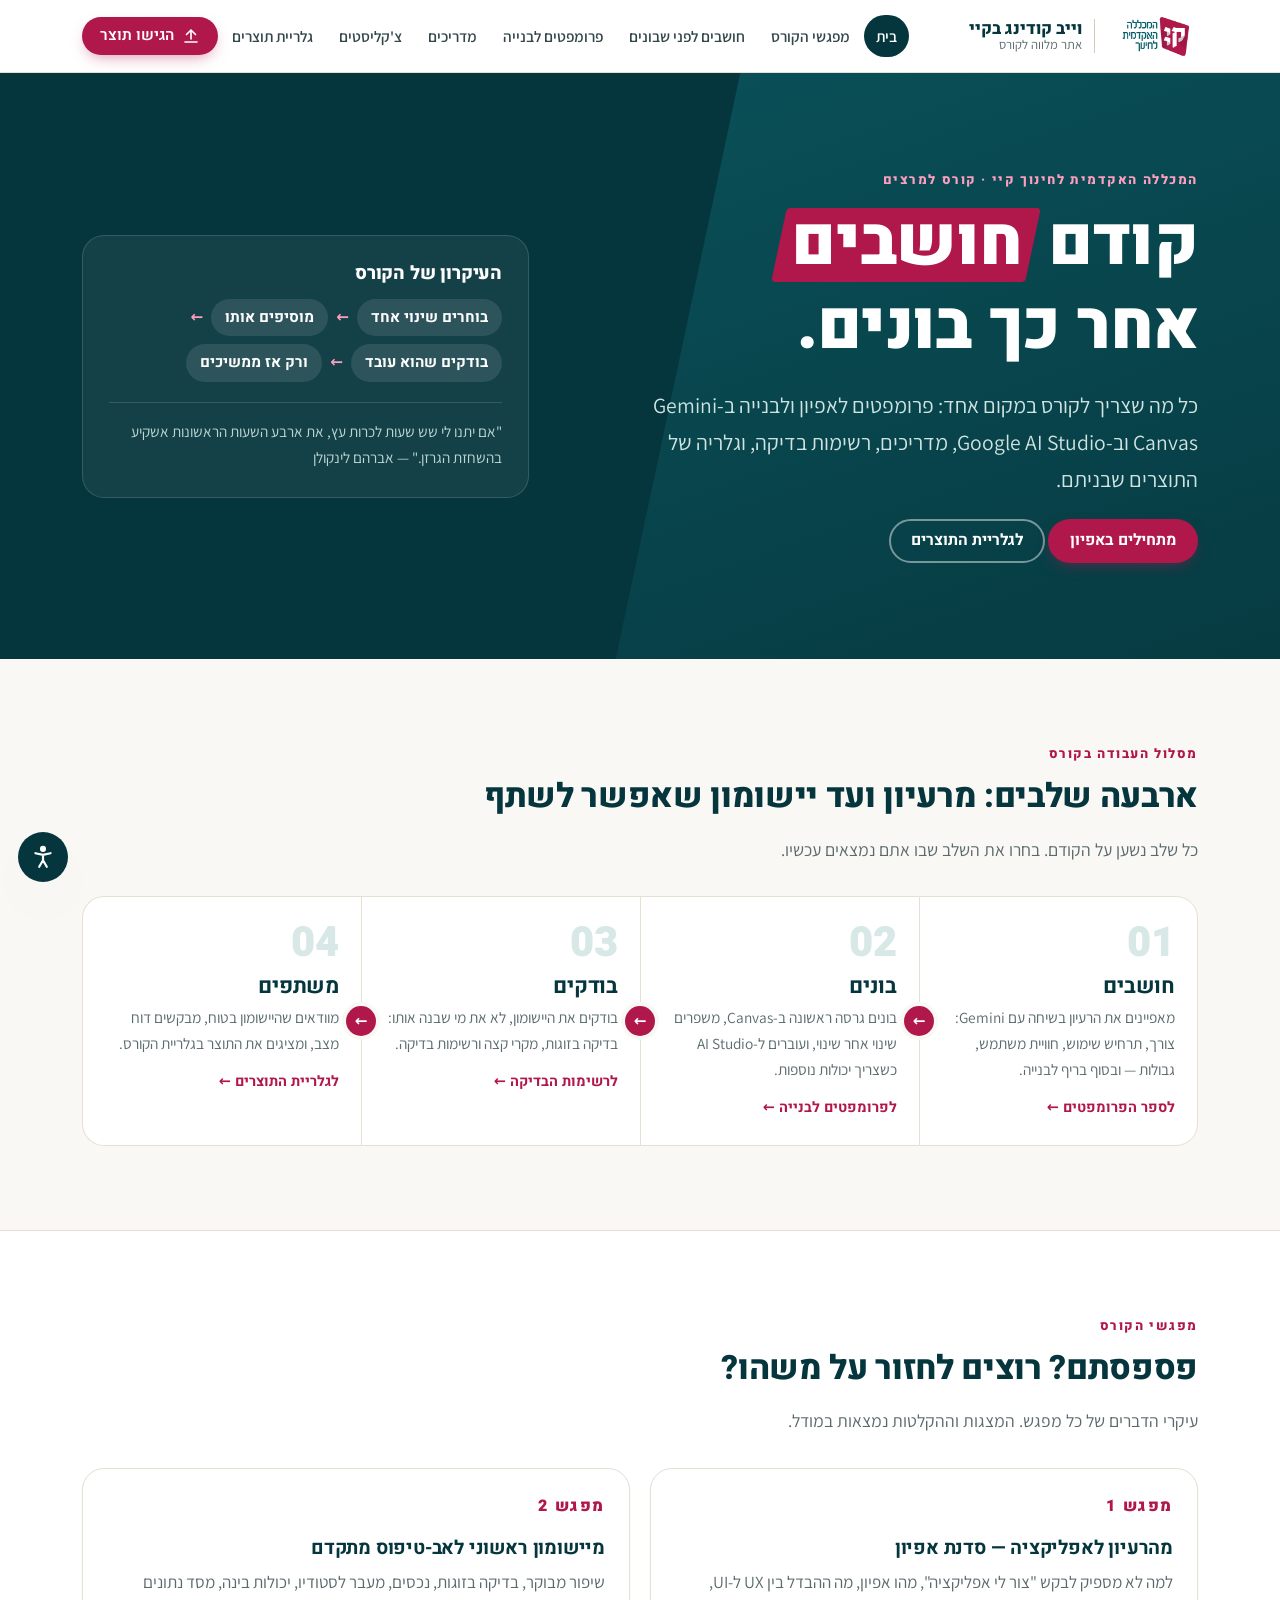
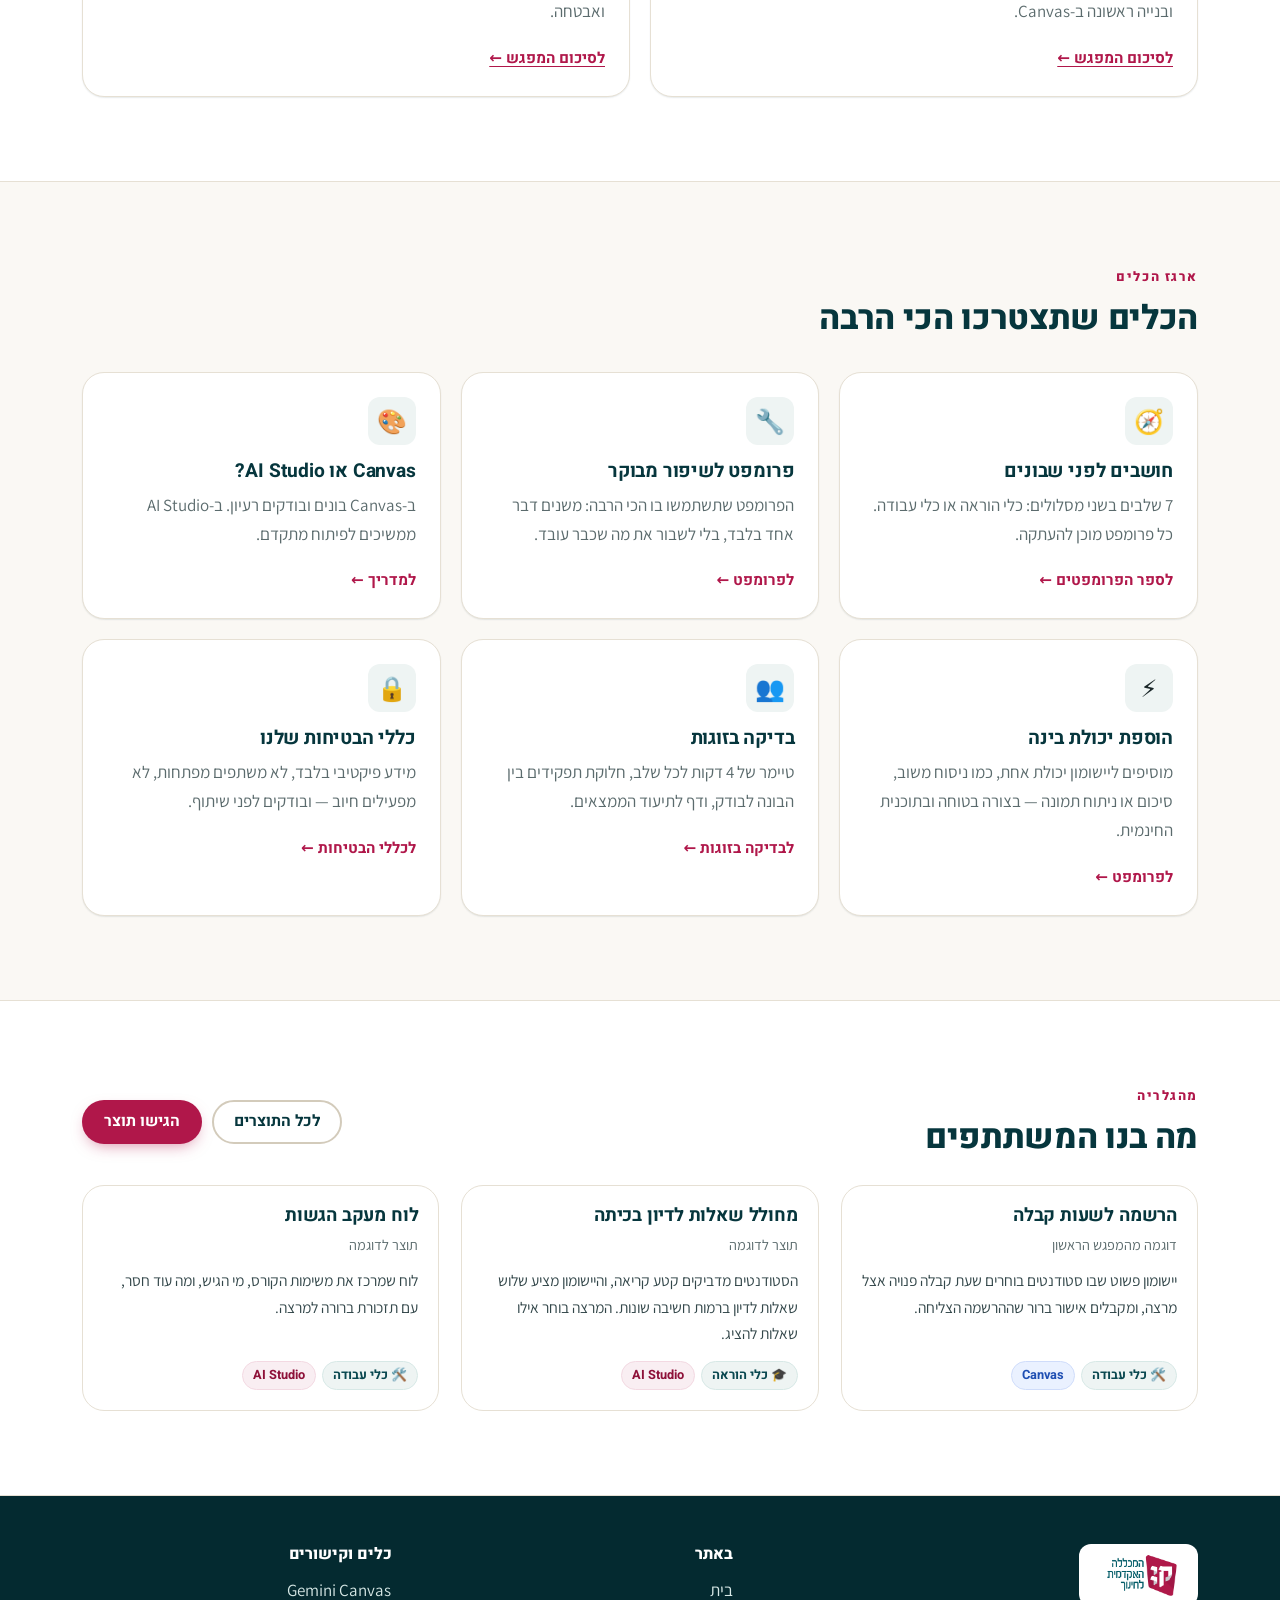
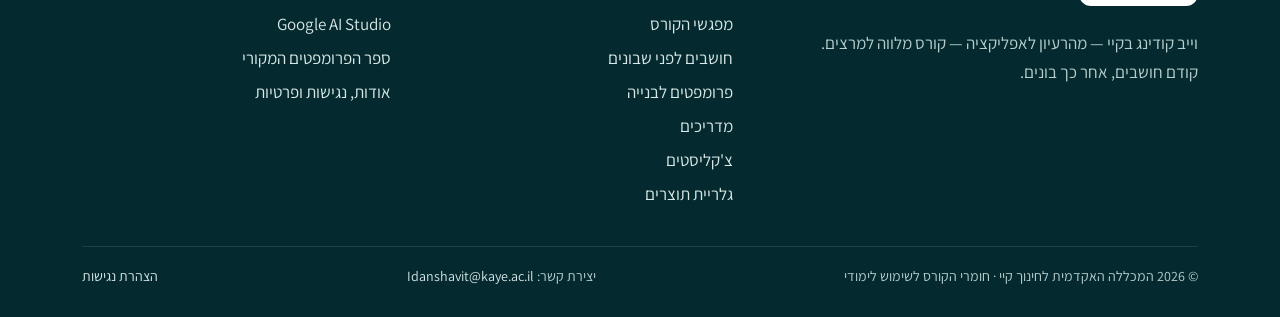
==== commit e5885137: "Add files via upload" ====
--- a/index.html
+++ b/index.html
@@ -123,7 +123,7 @@
 }
 .nav-toggle svg { width: 22px; height: 22px; }
 
-@media (max-width: 1080px) {
+@media (max-width: 1200px) {
   .nav-toggle { display: inline-flex; }
   .main-nav {
     position: fixed; inset: 72px 0 auto 0; background: #fff; border-bottom: 1px solid var(--line);
@@ -604,6 +604,99 @@
 html.embed body { background: var(--paper); }
 
 html.embed .page-hero { padding: 36px 0 32px; }
+
+/* =========================================================
+   שיפורי חוויית שימוש — טלפון, ניווט והתקדמות
+   ========================================================= */
+
+/* שם השלב הנוכחי מתחת לפס השלבים */
+.step-label { display: flex; justify-content: space-between; align-items: baseline; gap: 8px; margin: 10px 0 8px; font-family: var(--font-head); font-weight: 800; color: var(--teal-900); }
+.step-label .of { color: var(--muted); font-weight: 600; font-size: .9rem; }
+
+/* סטטוס התקדמות על כרטיסי המסלול בדף הבית */
+.path-status {
+  display: inline-block; margin-bottom: 8px; padding: 3px 10px; border-radius: 999px; font-size: .8rem; font-weight: 800;
+  font-family: var(--font-head); background: var(--teal-50); color: var(--teal-800); border: 1px solid var(--teal-100);
+}
+.path-status.done { background: #e6f4ec; color: var(--success); border-color: #bfe3cd; }
+.path-status[hidden] { display: none; }
+
+/* כרטיס גלריה בלי תמונה */
+.project .thumb { background: linear-gradient(135deg, var(--teal-900), var(--teal-700)); }
+.project .thumb.t-studio { background: linear-gradient(135deg, var(--crimson-700), var(--crimson)); }
+.project .thumb.t-canvas { background: linear-gradient(135deg, var(--teal-800), var(--teal-600)); }
+.project .thumb .ph-art { display: flex; flex-direction: column; align-items: center; justify-content: center; gap: 6px; font-size: 1rem; }
+.project .thumb .ph-icon { font-size: 2.6rem; line-height: 1; }
+.project .thumb .ph-tool { font-size: .85rem; font-weight: 800; letter-spacing: .04em; background: rgba(255,255,255,.14); padding: 3px 12px; border-radius: 999px; }
+
+/* חזרה למעלה */
+.back-top {
+  position: fixed; inset-inline-end: 18px; bottom: 80px; z-index: 44; width: 44px; height: 44px; border-radius: 50%;
+  border: 1px solid var(--line); background: #fff; color: var(--teal-900); box-shadow: var(--shadow);
+  display: grid; place-items: center; opacity: 0; pointer-events: none; transition: opacity .2s, bottom .2s;
+}
+.back-top.show { opacity: 1; pointer-events: auto; }
+.back-top:hover { color: var(--crimson); }
+
+/* כפתור העתקה צמוד בתחתית המסך (טלפון) */
+.copybar {
+  position: fixed; left: 12px; right: 12px; bottom: calc(12px + env(safe-area-inset-bottom, 0px)); z-index: 46;
+  display: none; align-items: center; gap: 10px; background: var(--teal-900); color: #fff;
+  border-radius: 16px; padding: 8px 8px 8px 14px; padding-inline-start: 14px; box-shadow: var(--shadow-lg);
+}
+.copybar.show { display: flex; }
+.copybar span { flex: 1; min-width: 0; overflow: hidden; text-overflow: ellipsis; white-space: nowrap; font-weight: 700; font-size: .92rem; }
+.copybar .copy-btn { background: var(--crimson); padding: 9px 16px; }
+body.copybar-on .a11y-btn, body.copybar-on .fab { bottom: 80px; }
+body.copybar-on .back-top { bottom: 136px; }
+body.copybar-on .a11y-panel { bottom: 136px; }
+body.copybar-on .toast { bottom: 84px; }
+
+/* תפריט קטגוריות — הדגשת הקטגוריה הנוכחית */
+.side-nav a.active { background: var(--teal-900); color: #fff; }
+
+@media (max-width: 900px) {
+  /* תפריט הקטגוריות נצמד לראש המסך ונגלל לרוחב */
+  .side-nav {
+    position: sticky; top: 72px; z-index: 30; margin-inline: calc(-1 * var(--gutter)); border-radius: 0; border-inline: 0; border-top: 0;
+    padding: 8px var(--gutter); background: rgba(250, 248, 244, .96); backdrop-filter: blur(8px);
+  }
+  .side-nav h2, .side-nav > p { display: none; }
+  .side-nav ul { flex-wrap: nowrap; overflow-x: auto; scrollbar-width: none; -webkit-overflow-scrolling: touch; padding-bottom: 2px; }
+  .side-nav ul::-webkit-scrollbar { display: none; }
+  .side-nav li { flex-shrink: 0; }
+  html { scroll-padding-top: 136px; }
+}
+
+@media (max-width: 720px) {
+  /* כפתורים צפים קטנים, ומרווח בתחתית כדי שלא יסתירו תוכן */
+  main { padding-bottom: 76px; }
+  .a11y-btn { width: 46px; height: 46px; bottom: 14px; inset-inline-end: 14px; }
+  .a11y-btn svg { width: 22px; height: 22px; }
+  .a11y-panel { bottom: 70px; inset-inline-end: 14px; }
+  .back-top { bottom: 70px; inset-inline-end: 14px; }
+  .fab { width: 46px; height: 46px; padding: 0; justify-content: center; bottom: 14px; inset-inline-start: 14px; font-size: 1.3rem; }
+  .fab .fab-text { display: none; }
+
+  /* כותרות עמוד קומפקטיות */
+  .page-hero { padding: 28px 0 26px; }
+  .page-hero h1 { font-size: 1.9rem; }
+  .page-hero p.lead { font-size: 1rem; }
+
+  /* ספר הפרומפטים: בחירת מסלול בשני כפתורים צרים */
+  .track-pick { grid-template-columns: 1fr 1fr; gap: 8px; }
+  .track-btn { padding: 12px; gap: 6px; flex-direction: column; align-items: flex-start; border-radius: var(--radius); }
+  .track-btn .ti { font-size: 1.4rem; }
+  .track-btn b { font-size: 1rem; }
+  .track-btn span.q { display: none; }
+  .stepper { margin: 18px 0 0; }
+}
+
+/* מונע מתפריט הקטגוריות להרחיב את העמוד לרוחב */
+@media (max-width: 900px) {
+  .layout-side { grid-template-columns: minmax(0, 1fr); }
+  .layout-side > * { min-width: 0; }
+}
 
 </style>
 </head>
@@ -643,27 +736,32 @@
         <span class="eyebrow">מסלול העבודה בקורס</span>
         <h2 id="path-title">ארבעה שלבים: מרעיון ועד יישומון שאפשר לשתף</h2>
         <p>כל שלב נשען על הקודם. בחרו את השלב שבו אתם נמצאים עכשיו.</p>
+        <p class="small muted" id="progress-note" hidden>ההתקדמות שלכם מסומנת על המסלול, ונשמרת רק בדפדפן הזה.</p>
       </div>
       <div class="path">
-        <a class="path-step" href="prompt-book.html">
+        <a class="path-step" href="prompt-book.html" data-stage="think">
+          <span class="path-status" hidden></span>
           <span class="num">01</span>
           <h3>חושבים</h3>
           <p>מאפיינים את הרעיון בשיחה עם Gemini: צורך, תרחיש שימוש, חוויית משתמש, גבולות — ובסוף בריף לבנייה.</p>
           <span class="links">לספר הפרומפטים ←</span>
         </a>
-        <a class="path-step" href="build-prompts.html">
+        <a class="path-step" href="build-prompts.html" data-stage="build">
+          <span class="path-status" hidden></span>
           <span class="num">02</span>
           <h3>בונים</h3>
           <p>בונים גרסה ראשונה ב-Canvas, משפרים שינוי אחר שינוי, ועוברים ל-AI Studio כשצריך יכולות נוספות.</p>
           <span class="links">לפרומפטים לבנייה ←</span>
         </a>
-        <a class="path-step" href="checklists.html">
+        <a class="path-step" href="checklists.html" data-stage="test">
+          <span class="path-status" hidden></span>
           <span class="num">03</span>
           <h3>בודקים</h3>
           <p>בודקים את היישומון, לא את מי שבנה אותו: בדיקה בזוגות, מקרי קצה ורשימות בדיקה.</p>
           <span class="links">לרשימות הבדיקה ←</span>
         </a>
-        <a class="path-step" href="gallery.html">
+        <a class="path-step" href="gallery.html" data-stage="share">
+          <span class="path-status" hidden></span>
           <span class="num">04</span>
           <h3>משתפים</h3>
           <p>מוודאים שהיישומון בטוח, מבקשים דוח מצב, ומציגים את התוצר בגלריית הקורס.</p>
@@ -799,7 +897,7 @@
     studioGuide: "https://gemini.google.com/share/9ae51eee2f07?skid=484f60e7-f9ce-46c3-b71e-88a9934f1ecd"
   },
 
-  contactEmail: ""
+  contactEmail: "Idanshavit@kaye.ac.il"
 };
 
 </script>
@@ -953,6 +1051,7 @@
       '<li><a href="about.html">אודות, נגישות ופרטיות</a></li>' +
       "</ul></div></div>" +
       '<div class="bottom"><span>© ' + new Date().getFullYear() + " המכללה האקדמית לחינוך קיי · חומרי הקורס לשימוש לימודי</span>" +
+      (CFG.contactEmail ? '<span>יצירת קשר: <a href="mailto:' + CFG.contactEmail + '">' + CFG.contactEmail + "</a></span>" : "") +
       '<a href="about.html#accessibility">הצהרת נגישות</a></div></div>';
   }
 
@@ -990,6 +1089,7 @@
     var src = document.getElementById(b.getAttribute("data-copy"));
     if (!src) return;
     var text = src.getAttribute("data-raw") || src.innerText;
+    if (/^t-/.test(src.id)) store.set("vk-built", true);
     copyText(text).then(function () {
       var old = b.innerHTML;
       b.classList.add("done");
@@ -1142,7 +1242,135 @@
     }, true);
   }
 
+  /* ---------- כפתור העתקה צמוד (בטלפון, כשכותרת הפרומפט גללה החוצה) ---------- */
+  function initCopyBar() {
+    var bar = document.createElement("div");
+    bar.className = "copybar";
+    bar.innerHTML = "<span></span>" + '<button type="button" class="copy-btn">' + ICONS.copy + "העתקה</button>";
+    document.body.appendChild(bar);
+    var label = bar.querySelector("span"), current = null;
+    bar.querySelector("button").addEventListener("click", function () {
+      if (current) current.querySelector(".copy-btn").click();
+    });
+    function check() {
+      var found = null;
+      if (window.innerWidth <= 720) {
+        var prompts = document.querySelectorAll("main .prompt");
+        for (var i = 0; i < prompts.length; i++) {
+          var r = prompts[i].getBoundingClientRect();
+          if (r.top < 60 && r.bottom > window.innerHeight * 0.45) { found = prompts[i]; break; }
+        }
+      }
+      current = found;
+      bar.classList.toggle("show", !!found);
+      document.body.classList.toggle("copybar-on", !!found);
+      if (found) label.textContent = found.querySelector(".prompt-head h3, .prompt-head h4").textContent;
+    }
+    var ticking = false;
+    window.addEventListener("scroll", function () {
+      if (ticking) return;
+      ticking = true;
+      setTimeout(function () { ticking = false; check(); }, 60);
+    }, { passive: true });
+    window.addEventListener("resize", check);
+  }
+
+  /* ---------- חזרה למעלה ---------- */
+  function initBackTop() {
+    var b = document.createElement("button");
+    b.type = "button";
+    b.className = "back-top";
+    b.setAttribute("aria-label", "חזרה לראש העמוד");
+    b.innerHTML = '<svg viewBox="0 0 24 24" width="20" height="20" fill="none" stroke="currentColor" stroke-width="2.4" stroke-linecap="round" stroke-linejoin="round" aria-hidden="true"><path d="M12 19V5M5 12l7-7 7 7"/></svg>';
+    document.body.appendChild(b);
+    b.addEventListener("click", function () {
+      var reduce = window.matchMedia("(prefers-reduced-motion: reduce)").matches;
+      window.scrollTo({ top: 0, behavior: reduce ? "auto" : "smooth" });
+      var m = document.getElementById("main");
+      if (m) { m.setAttribute("tabindex", "-1"); m.focus({ preventScroll: true }); }
+    });
+    window.addEventListener("scroll", function () {
+      b.classList.toggle("show", window.scrollY > 700);
+    }, { passive: true });
+  }
+
+  /* ---------- הדגשת הקטגוריה הנוכחית בתפריט הצד ---------- */
+  function initScrollSpy() {
+    var nav = document.querySelector(".side-nav");
+    if (!nav) return;
+    var ticking = false;
+    function update() {
+      var links = nav.querySelectorAll('a[href^="#"]'), active = null;
+      for (var i = 0; i < links.length; i++) {
+        var t = document.getElementById(links[i].getAttribute("href").slice(1));
+        if (t && t.getBoundingClientRect().top < 170) active = links[i];
+      }
+      if (!active && links.length) active = links[0];
+      for (var j = 0; j < links.length; j++) {
+        var on = links[j] === active;
+        links[j].classList.toggle("active", on);
+        if (on) links[j].setAttribute("aria-current", "true"); else links[j].removeAttribute("aria-current");
+      }
+      var ul = nav.querySelector("ul");
+      if (active && ul && ul.scrollWidth > ul.clientWidth) {
+        var lr = active.getBoundingClientRect(), ur = ul.getBoundingClientRect();
+        if (lr.left < ur.left || lr.right > ur.right) ul.scrollLeft += (lr.left + lr.width / 2) - (ur.left + ur.width / 2);
+      }
+    }
+    window.addEventListener("scroll", function () {
+      if (ticking) return;
+      ticking = true;
+      setTimeout(function () { ticking = false; update(); }, 60);
+    }, { passive: true });
+    setTimeout(update, 300);
+  }
+
+  /* ---------- "איפה אני בקורס" — סימון התקדמות במסלול בדף הבית ---------- */
+  function initProgress() {
+    var stages = document.querySelectorAll("[data-stage]");
+    if (!stages.length) return;
+    var pb = store.get("vk-pb-done", {}), best = 0;
+    Object.keys(pb).forEach(function (k) { best = Math.max(best, (pb[k] || []).length); });
+    var cl = store.get("vk-checklists", {}), checked = 0, total = 0;
+    Object.keys(cl).forEach(function (k) { (cl[k] || []).forEach(function (v) { total++; if (v) checked++; }); });
+    var status = {
+      think: best >= 5 ? ["done", "✓ האפיון הושלם"] : best > 0 ? ["progress", "בתהליך · " + best + " מתוך 7 שלבים"] : null,
+      build: store.get("vk-built", false) ? ["progress", "התחלתם לבנות"] : null,
+      test: total && checked === total ? ["done", "✓ כל הבדיקות סומנו"] : checked > 0 ? ["progress", "בתהליך · " + checked + " מתוך " + total + " בדיקות"] : null,
+      share: store.get("vk-submitted", false) ? ["done", "✓ הגשתם תוצר"] : null
+    };
+    var any = false;
+    stages.forEach(function (el) {
+      var s = status[el.getAttribute("data-stage")], badge = el.querySelector(".path-status");
+      if (!badge) return;
+      if (s) { any = true; badge.className = "path-status " + s[0]; badge.textContent = s[1]; badge.hidden = false; }
+      else badge.hidden = true;
+    });
+    var note = document.getElementById("progress-note");
+    if (note) note.hidden = !any;
+  }
+  document.addEventListener("click", function (e) {
+    var a = e.target.closest("a[href]");
+    if (a && CFG.FORM_URL && a.href.indexOf(CFG.FORM_URL.split("/viewform")[0]) === 0) store.set("vk-submitted", true);
+  });
+
+  /* ---------- פרטי קשר ---------- */
+  function fillContact() {
+    if (!CFG.contactEmail) return;
+    document.querySelectorAll("[data-contact]").forEach(function (el) {
+      el.innerHTML = '<a href="mailto:' + esc(CFG.contactEmail) + '">' + esc(CFG.contactEmail) + "</a>";
+      el.hidden = false;
+    });
+  }
+
   document.addEventListener("DOMContentLoaded", function () {
+    if (!EMBED) {
+      initCopyBar();
+      initBackTop();
+      initScrollSpy();
+      initProgress();
+    }
+    fillContact();
     if (EMBED) {
       initEmbed();
     } else {
@@ -1250,9 +1478,6 @@
     return u;
   }
 
-  var PALETTE = ["#06363d", "#0b5560", "#8e1139", "#0e6b75", "#b0174a", "#0a4850"];
-  function hash(s) { var h = 0; for (var i = 0; i < s.length; i++) h = (h * 31 + s.charCodeAt(i)) | 0; return Math.abs(h); }
-  function initials(s) { return (s || "?").trim().split(/\s+/).slice(0, 2).map(function (w) { return w.charAt(0); }).join(""); }
 
   var esc = window.esc;
 
@@ -1260,9 +1485,10 @@
     var thumb = p.image
       ? '<img src="' + esc(p.image) + '" alt="" loading="lazy" onerror="this.remove()">'
       : "";
-    var bg = PALETTE[hash(p.title) % PALETTE.length];
     return '<button type="button" class="project" data-i="' + i + '" aria-haspopup="dialog">' +
-      '<div class="thumb" style="background:' + bg + '"><span class="ph-art" aria-hidden="true">' + esc(initials(p.title)) + "</span>" + thumb +
+      '<div class="thumb' + (p.tool === "AI Studio" ? " t-studio" : p.tool === "Canvas" ? " t-canvas" : "") + '">' +
+      '<span class="ph-art" aria-hidden="true"><span class="ph-icon">' + (p.track === "הוראה" ? "🎓" : p.track === "עבודה" ? "🛠️" : "💡") + '</span>' +
+      '<span class="ph-tool">' + esc(p.tool || "תוצר") + "</span></span>" + thumb +
       '<span class="badges">' + (p.sample ? '<span class="chip sample-badge">דוגמה</span>' : "") + "</span></div>" +
       '<div class="body"><h3>' + esc(p.title) + "</h3>" +
       (p.name ? '<span class="by">' + esc(p.name) + "</span>" : "") +
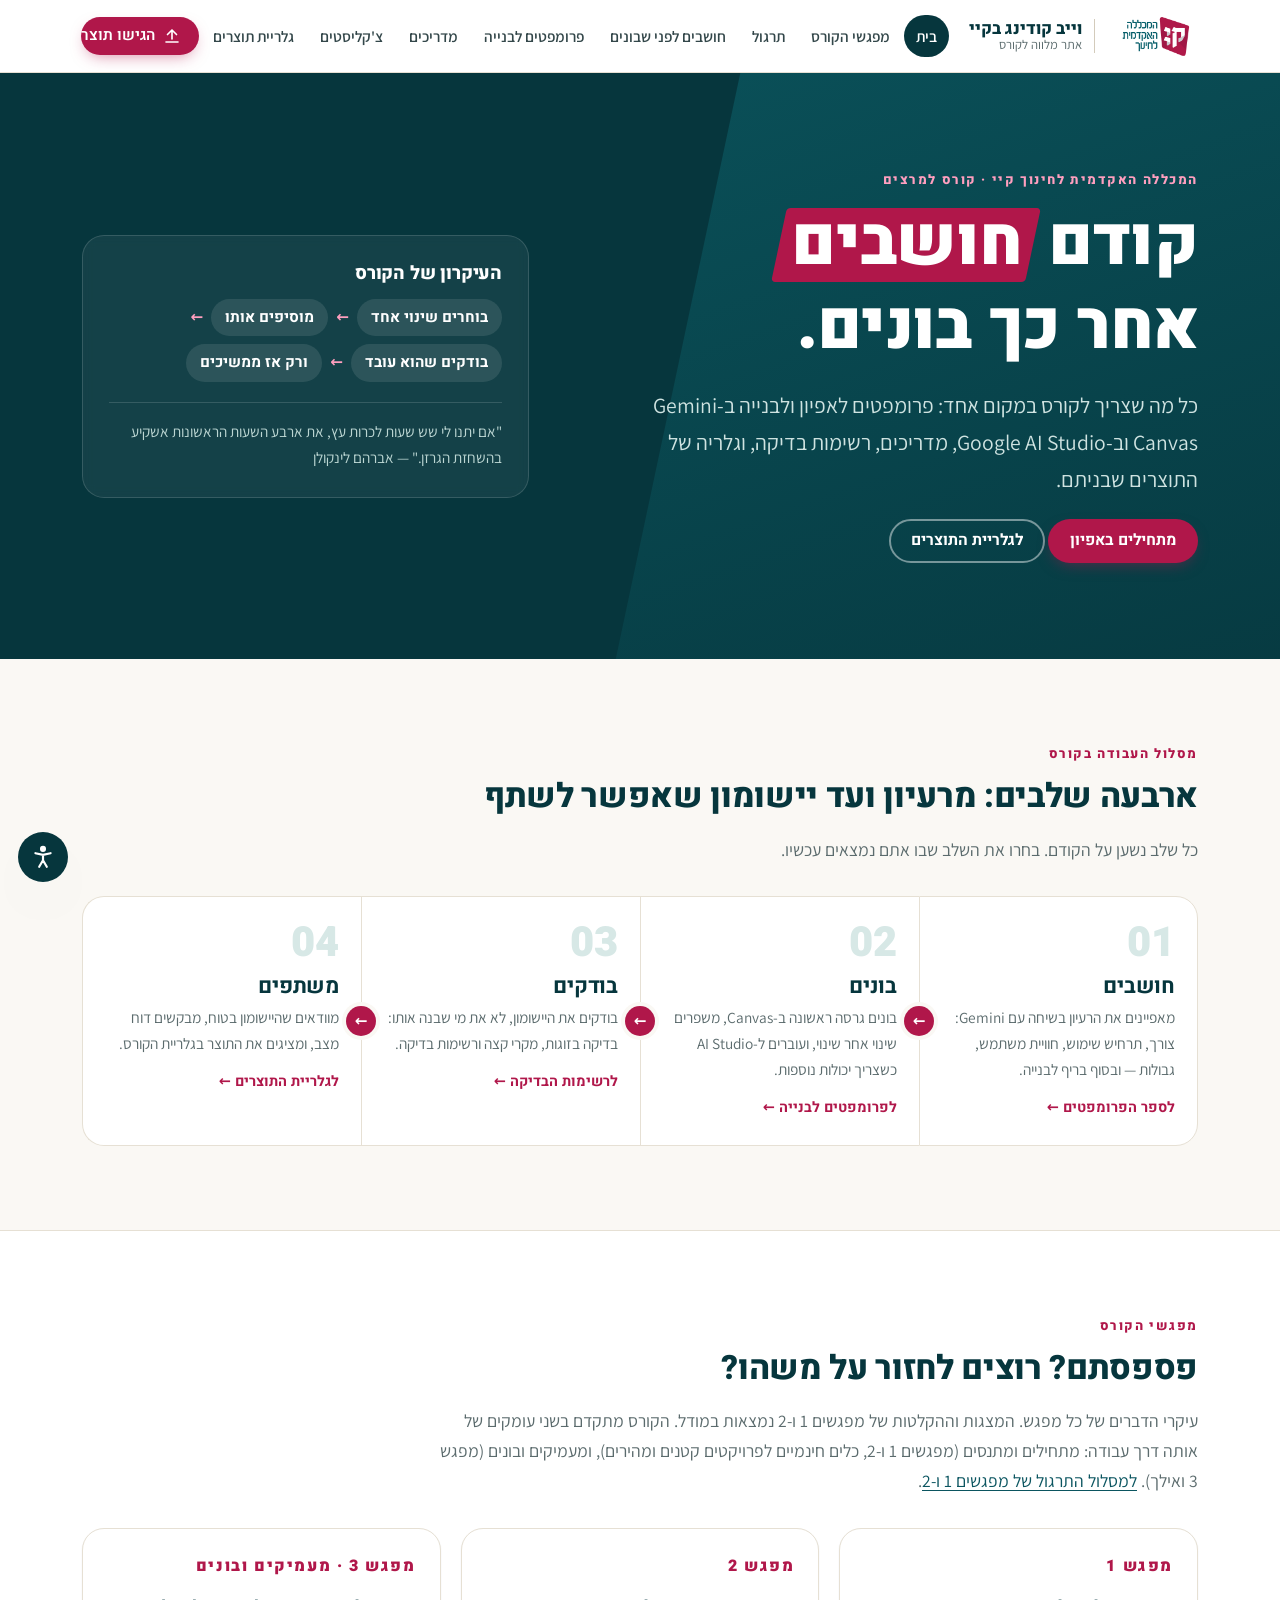
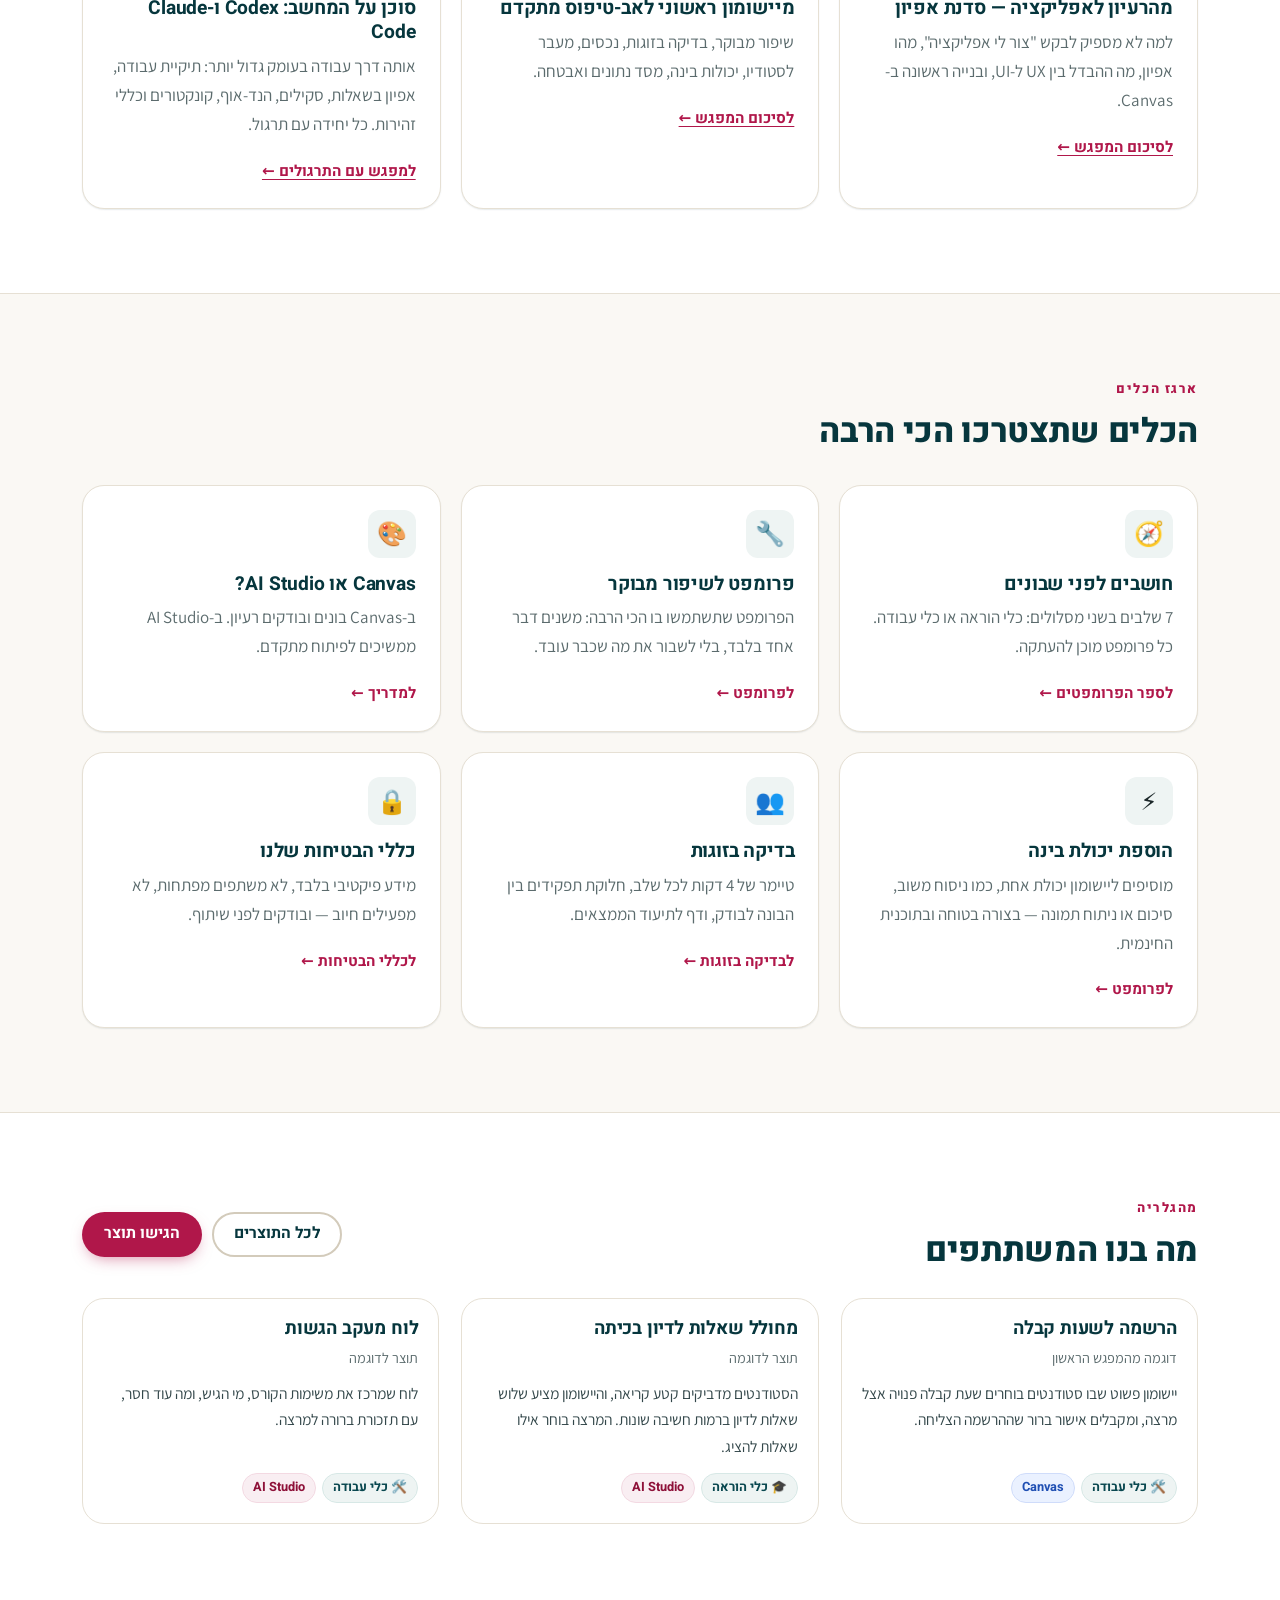
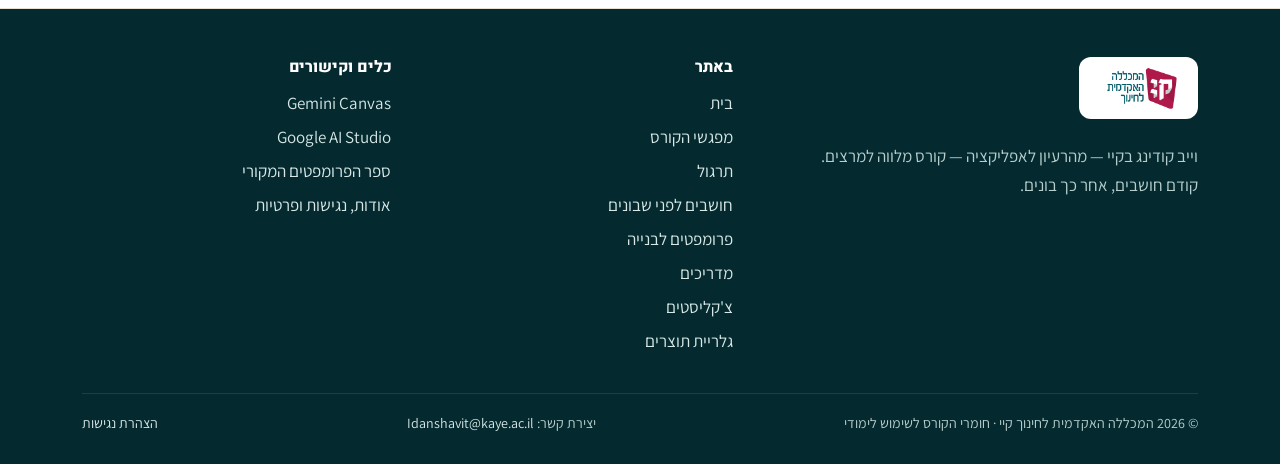
==== commit dd170709: "Add guided practice and agent workshop learning paths" ====
--- a/index.html
+++ b/index.html
@@ -776,9 +776,9 @@
       <div class="section-head">
         <span class="eyebrow">מפגשי הקורס</span>
         <h2 id="sessions-title">פספסתם? רוצים לחזור על משהו?</h2>
-        <p>עיקרי הדברים של כל מפגש. המצגות וההקלטות נמצאות במודל.</p>
+        <p>עיקרי הדברים של כל מפגש. המצגות וההקלטות של מפגשים 1 ו-2 נמצאות במודל. הקורס מתקדם בשני עומקים של אותה דרך עבודה: מתחילים ומתנסים (מפגשים 1 ו-2, כלים חינמיים לפרויקטים קטנים ומהירים), ומעמיקים ובונים (מפגש 3 ואילך). <a href="practice.html">למסלול התרגול של מפגשים 1 ו-2</a>.</p>
       </div>
-      <div class="grid grid-2">
+      <div class="grid grid-3">
         <article class="card">
           <p class="session-num">מפגש 1</p>
           <h3>מהרעיון לאפליקציה — סדנת אפיון</h3>
@@ -790,6 +790,12 @@
           <h3>מיישומון ראשוני לאב-טיפוס מתקדם</h3>
           <p class="muted">שיפור מבוקר, בדיקה בזוגות, נכסים, מעבר לסטודיו, יכולות בינה, מסד נתונים ואבטחה.</p>
           <a class="more" href="sessions.html#session-2">לסיכום המפגש ←</a>
+        </article>
+        <article class="card">
+          <p class="session-num">מפגש 3 · מעמיקים ובונים</p>
+          <h3>סוכן על המחשב: Codex ו-Claude Code</h3>
+          <p class="muted">אותה דרך עבודה בעומק גדול יותר: תיקיית עבודה, אפיון בשאלות, סקילים, הנד-אוף, קונקטורים וכללי זהירות. כל יחידה עם תרגול.</p>
+          <a class="more" href="agent-workshop.html">למפגש עם התרגולים ←</a>
         </article>
       </div>
     </div>
@@ -985,6 +991,7 @@
   var NAV = [
     { href: "index.html", label: "בית" },
     { href: "sessions.html", label: "מפגשי הקורס" },
+    { href: "practice.html", label: "תרגול" },
     { href: "prompt-book.html", label: "חושבים לפני שבונים" },
     { href: "build-prompts.html", label: "פרומפטים לבנייה" },
     { href: "guides.html", label: "מדריכים" },
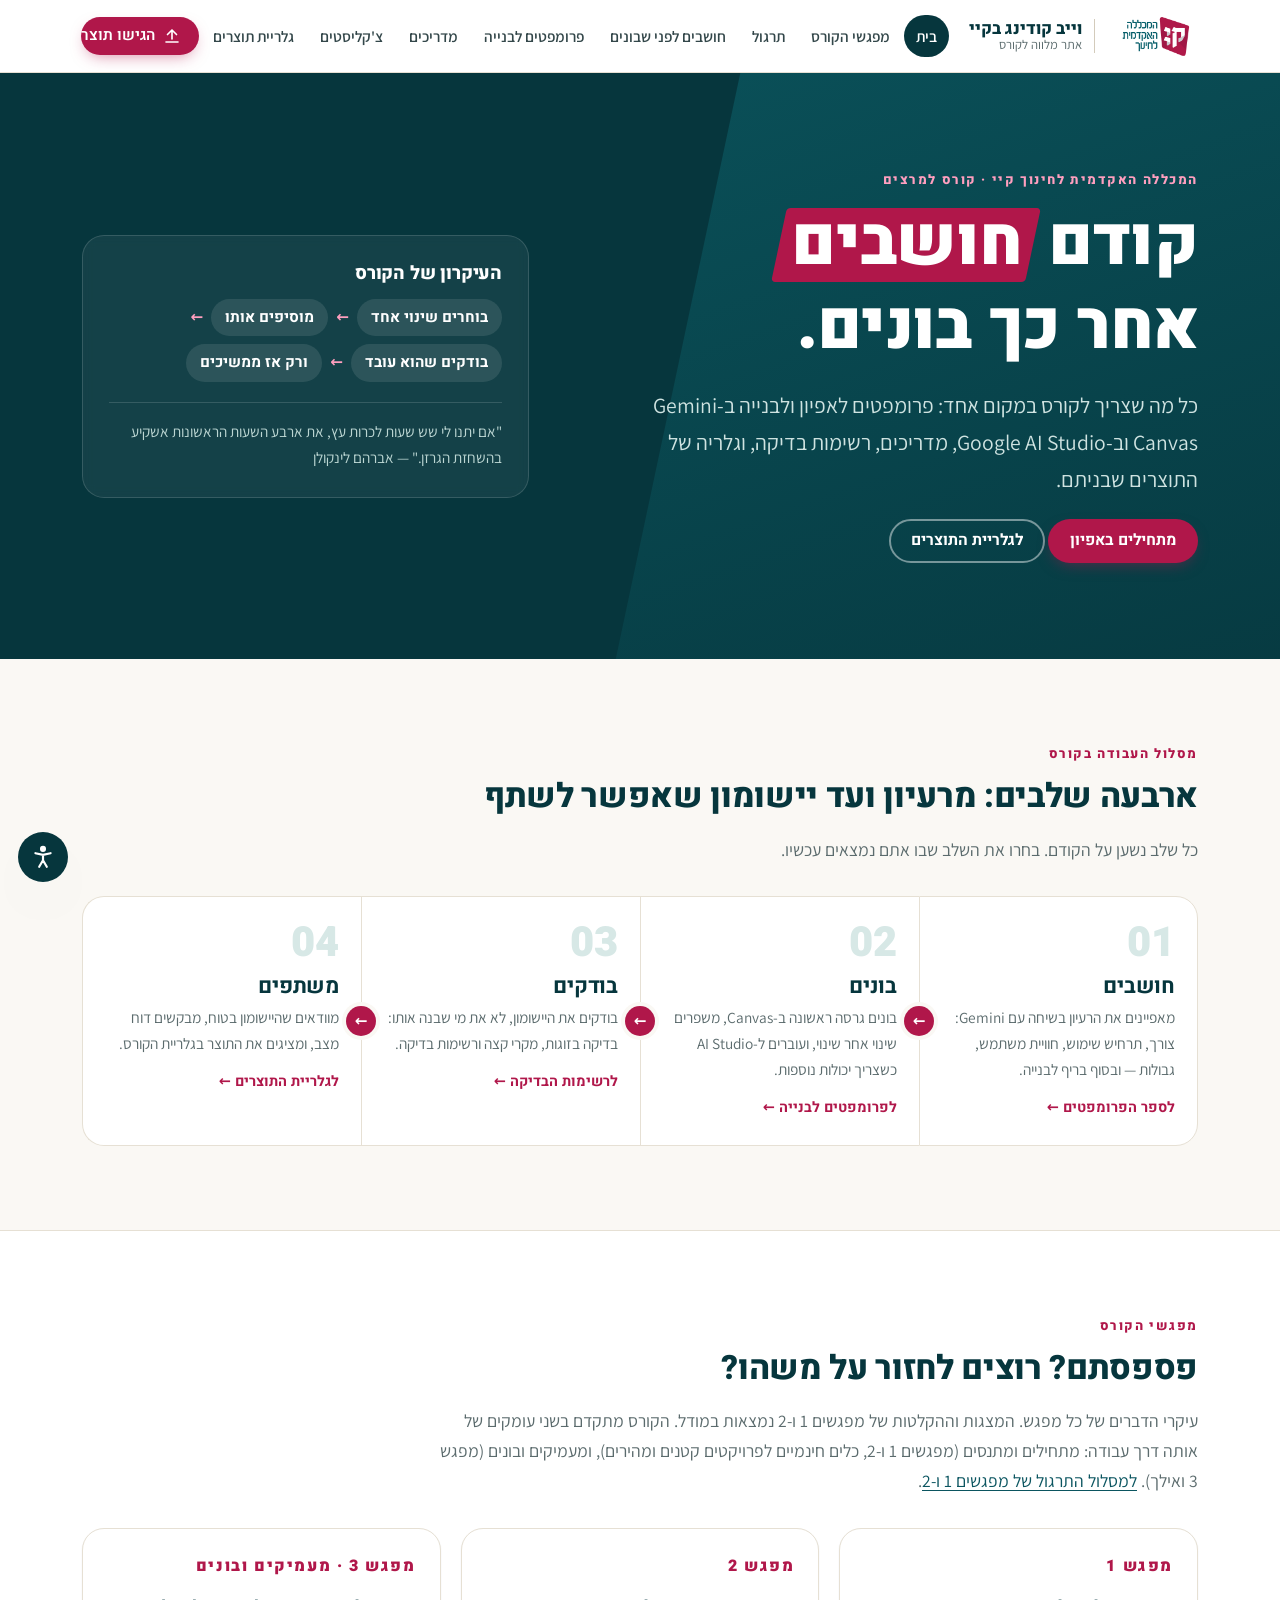
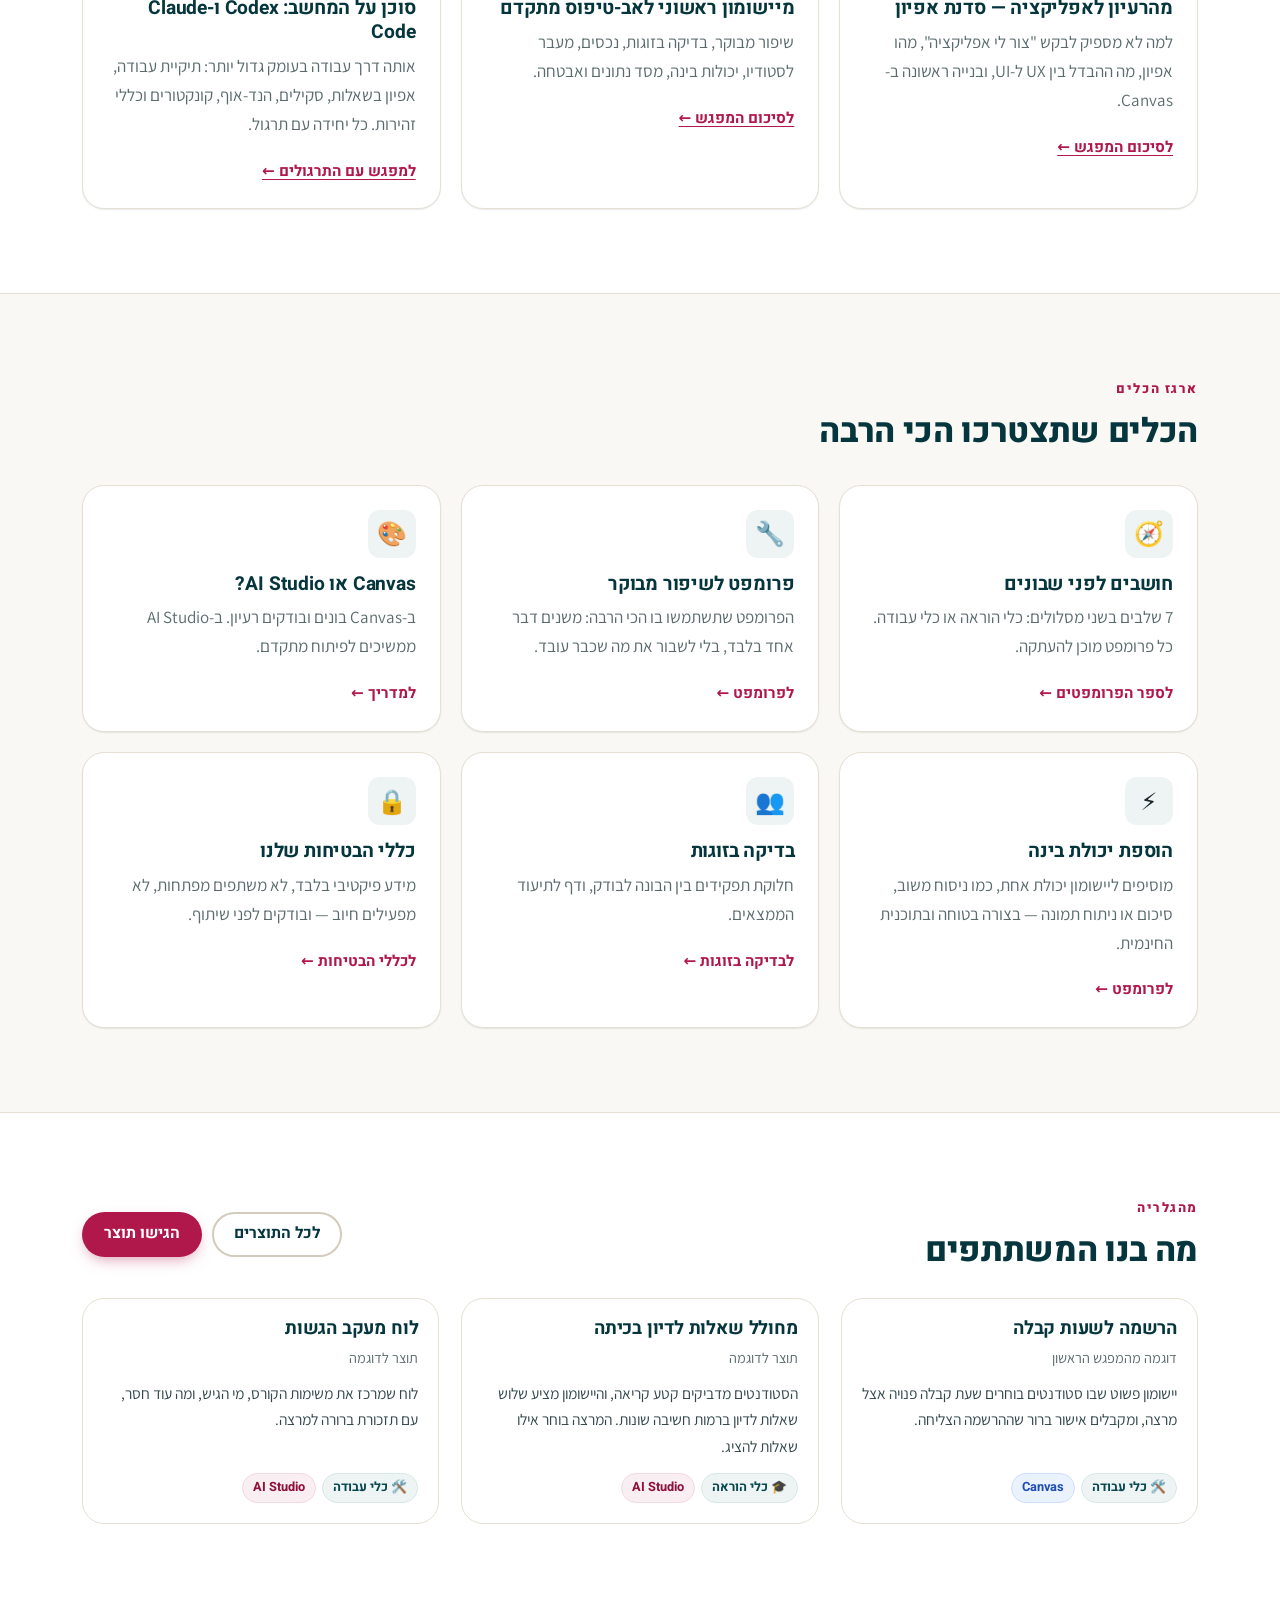
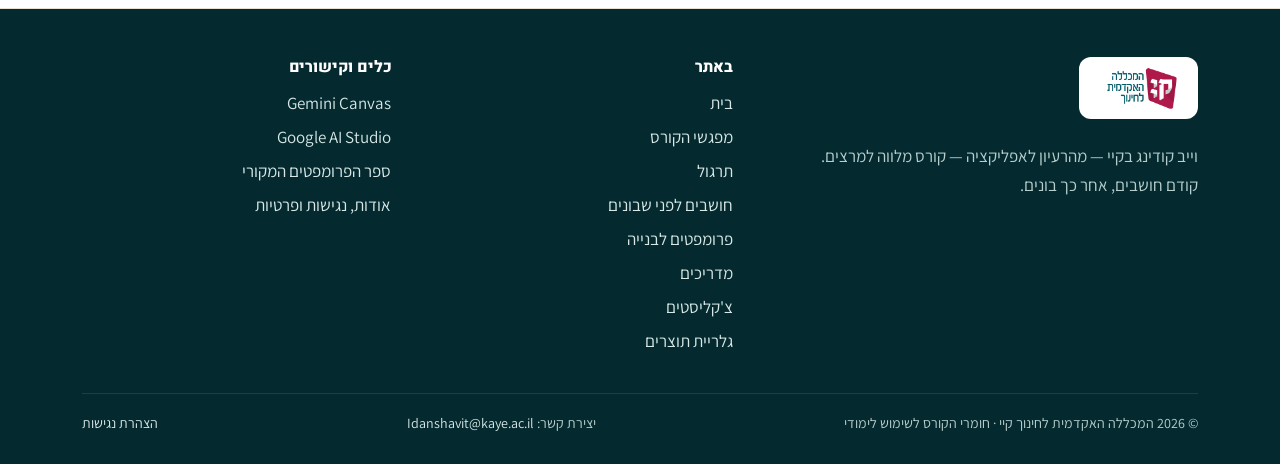
==== commit 62c728d9: "Home page: remove the 4-minute timer promise from the pair-testing card Owner-approved 22 Oct 2026: " ====
--- a/index.html
+++ b/index.html
@@ -835,7 +835,7 @@
         <a class="card" href="checklists.html#pairs">
           <div class="icon" aria-hidden="true">👥</div>
           <h3>בדיקה בזוגות</h3>
-          <p class="muted">טיימר של 4 דקות לכל שלב, חלוקת תפקידים בין הבונה לבודק, ודף לתיעוד הממצאים.</p>
+          <p class="muted">חלוקת תפקידים בין הבונה לבודק, ודף לתיעוד הממצאים.</p>
           <span class="more">לבדיקה בזוגות ←</span>
         </a>
         <a class="card" href="checklists.html#safety">
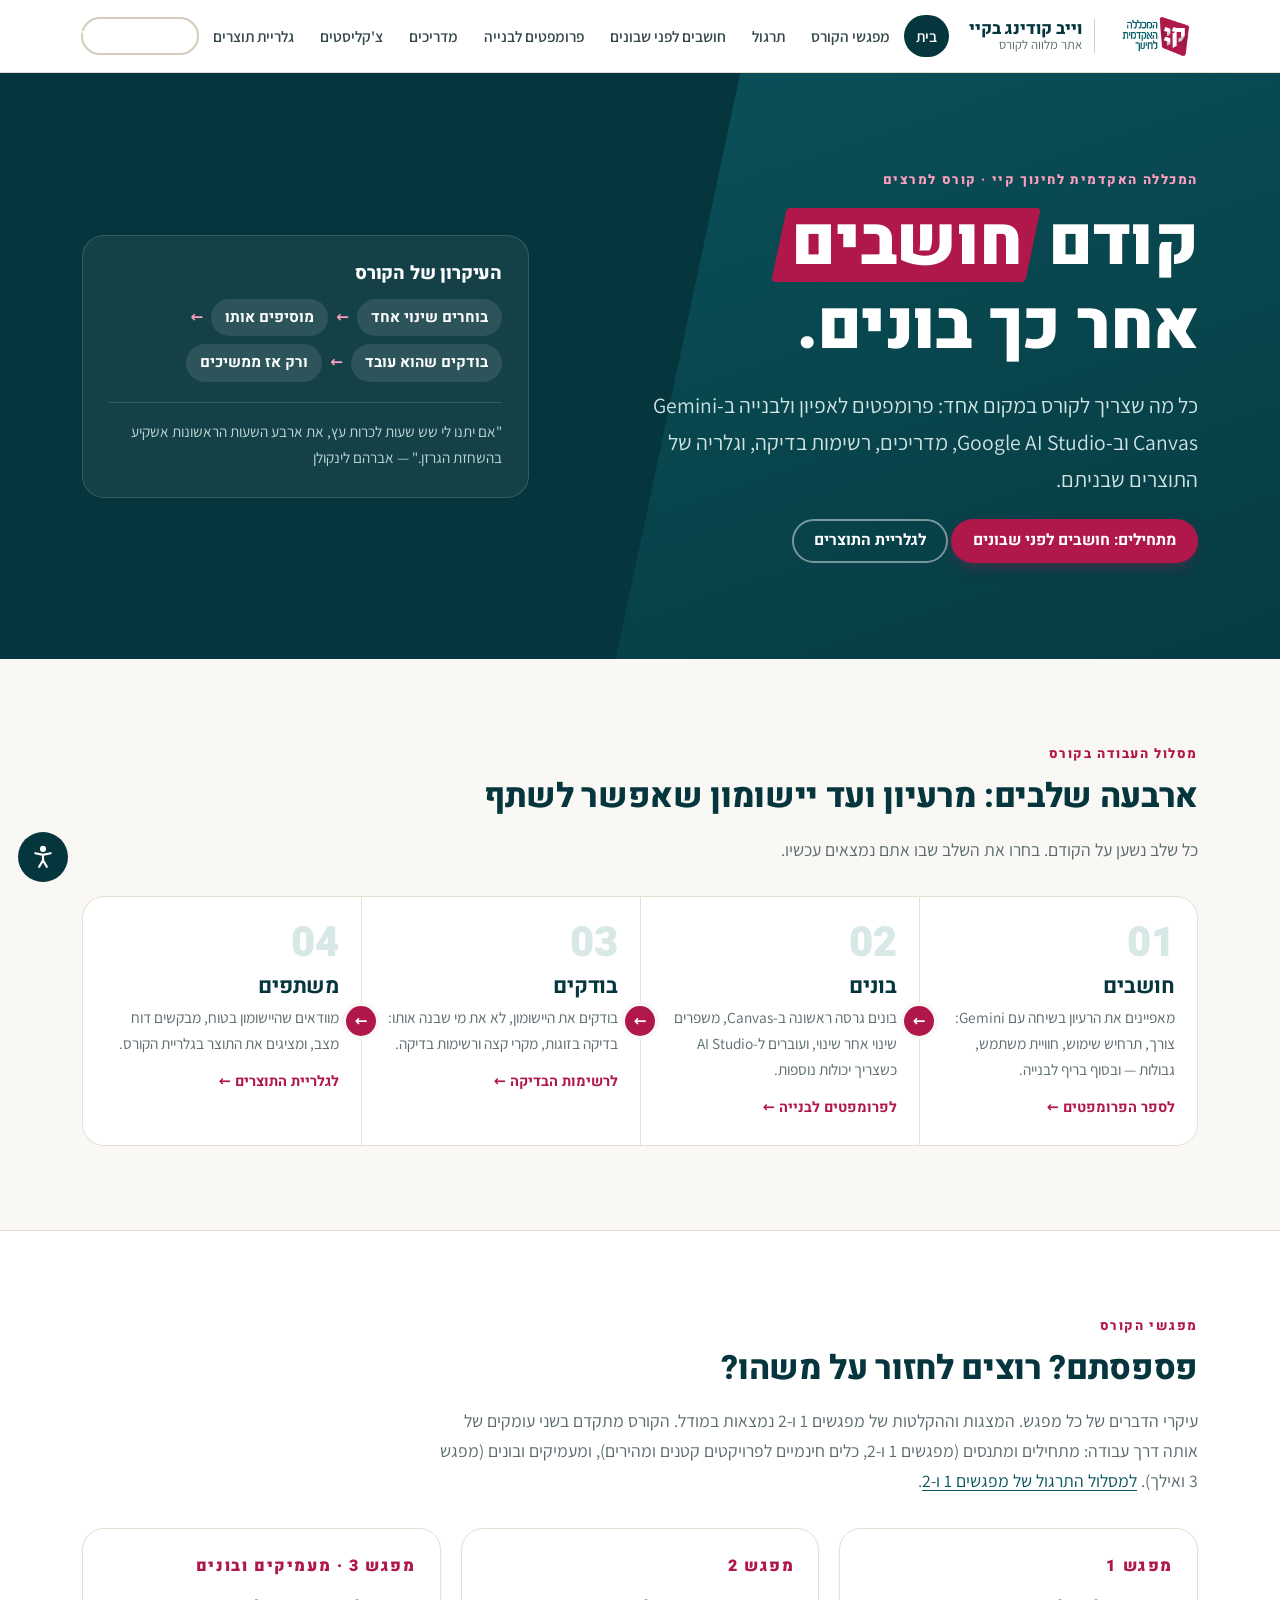
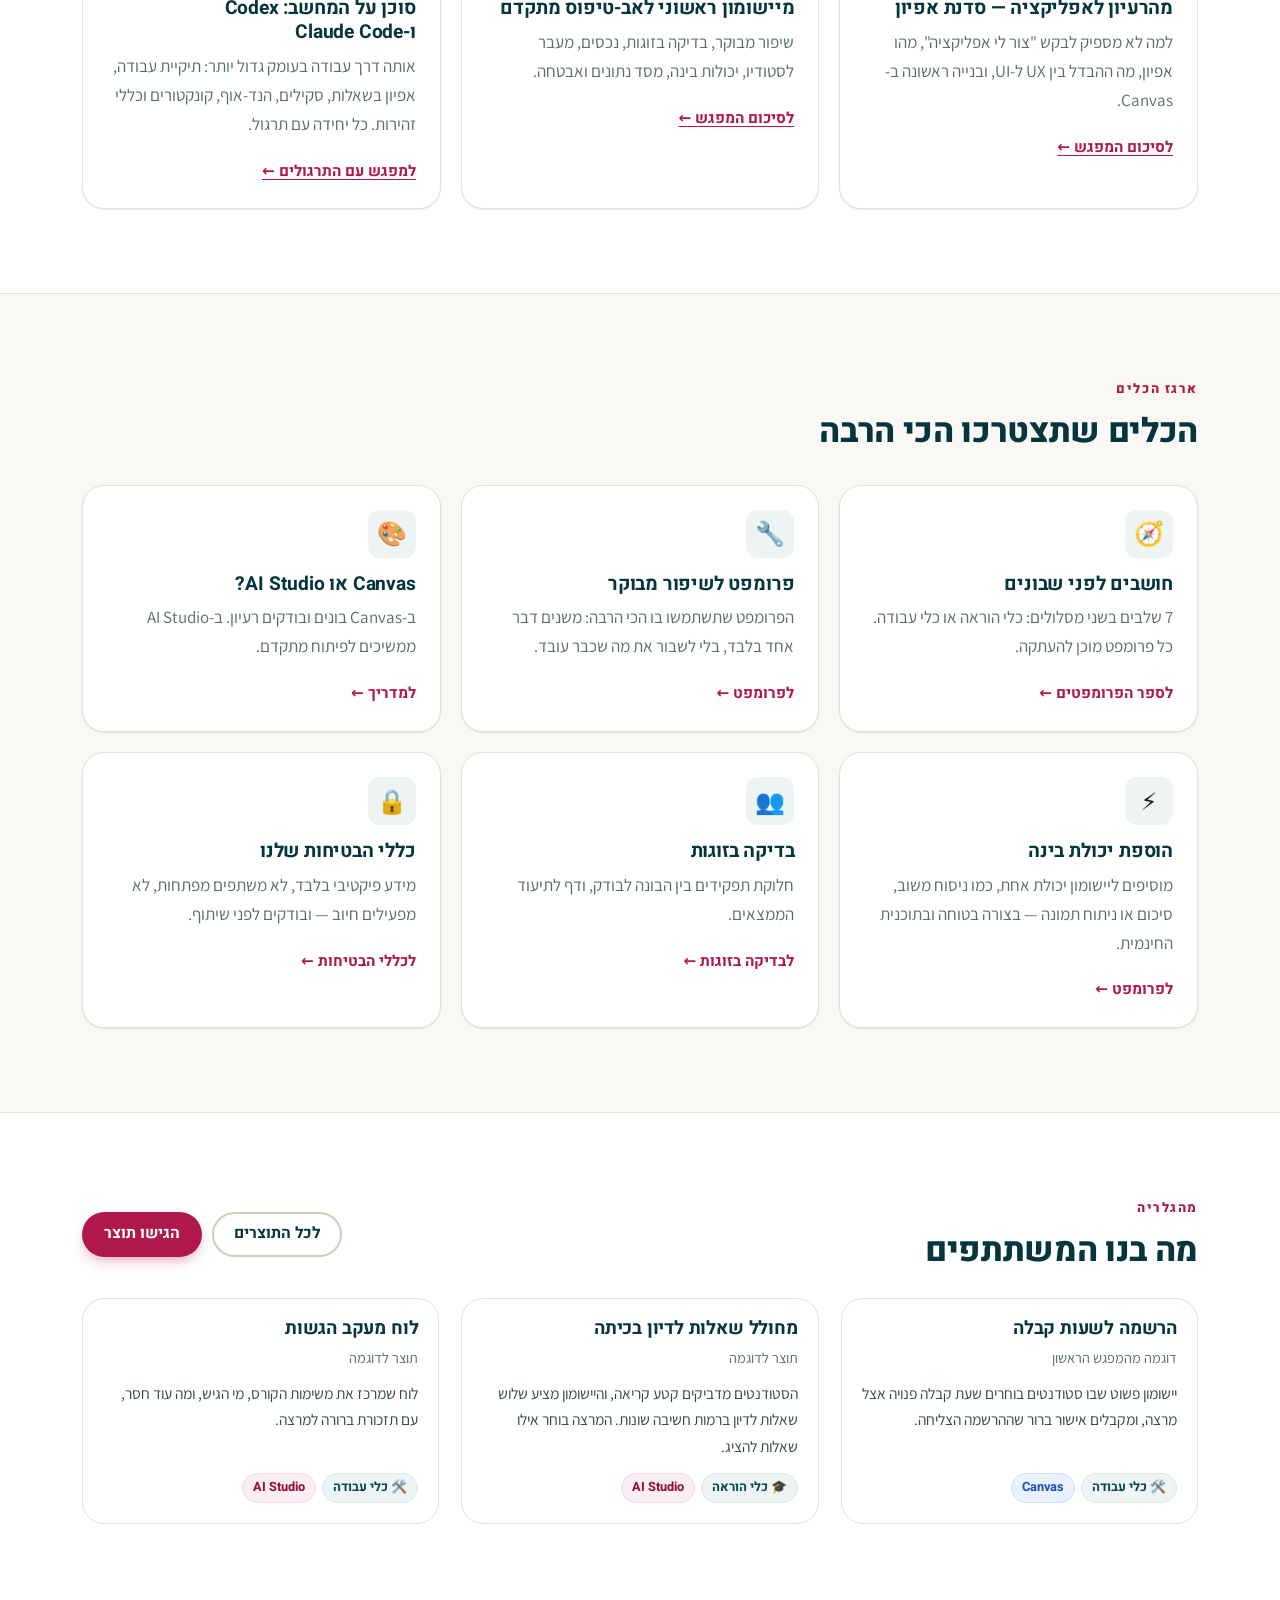
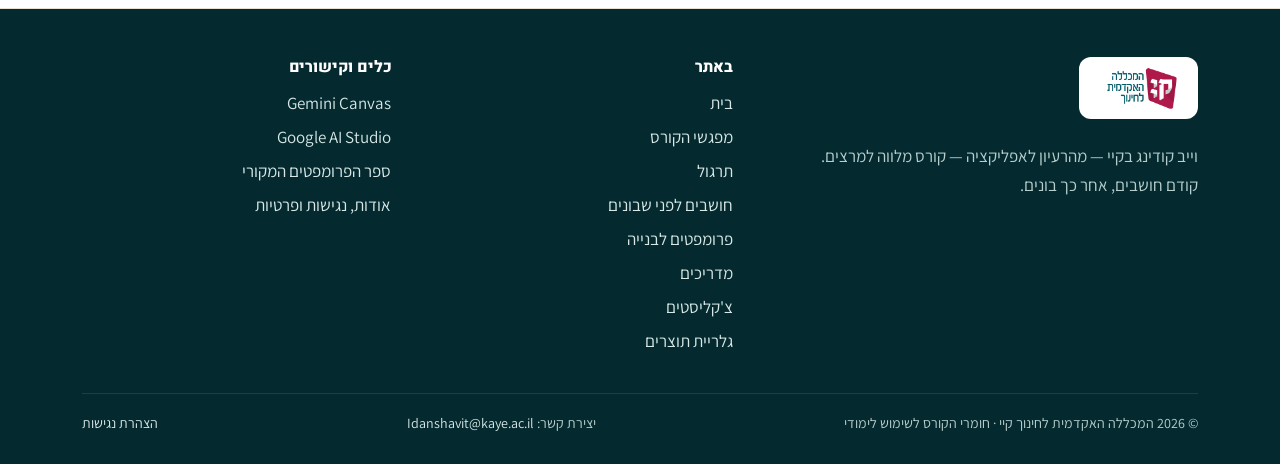
==== commit 71c8aeb3: "UX quick wins from the agy review: clearer first button, quieter header submit button, phone arrows " ====
--- a/index.html
+++ b/index.html
@@ -1,1601 +1,1602 @@
-<!DOCTYPE html>
-<html lang="he" dir="rtl">
-<head>
-<meta charset="utf-8">
-<meta name="viewport" content="width=device-width, initial-scale=1">
-<title>וייב קודינג בקיי — אתר מלווה לקורס</title>
-<meta name="description" content="אתר מלווה לקורס וייב קודינג במכללה האקדמית לחינוך קיי: ספר פרומפטים לאפיון, פרומפטים לבנייה ב-Gemini Canvas וב-Google AI Studio, מדריכים, צ'קליסטים וגלריית תוצרי המשתתפים.">
-<link rel="icon" type="image/png" href="[data-uri]">
-<link rel="preconnect" href="https://fonts.googleapis.com">
-<link rel="preconnect" href="https://fonts.gstatic.com" crossorigin>
-<link href="https://fonts.googleapis.com/css2?family=Assistant:wght@400;600;700&family=Heebo:wght@500;700;800;900&display=swap" rel="stylesheet">
-<style>
-/* =========================================================
-   וייב קודינג בקיי — אתר מלווה לקורס
-   מערכת עיצוב בהתאמה לשפה החזותית של המכללה האקדמית לחינוך קיי
-   ========================================================= */
-
-:root {
-  --teal-950: #042a30;
-  --teal-900: #06363d;
-  --teal-800: #0a4850;
-  --teal-700: #0b5560;
-  --teal-600: #0e6b75;
-  --teal-100: #d7e8e6;
-  --teal-50: #eef4f3;
-  --crimson: #b0174a;
-  --crimson-700: #8e1139;
-  --crimson-100: #f3d9e2;
-  --crimson-50: #f9eef2;
-  --paper: #faf8f4;
-  --surface: #ffffff;
-  --line: #e6e0d4;
-  --line-strong: #d3cbbb;
-  --ink: #1b2729;
-  --ink-soft: #33474a;
-  --muted: #5b6b6d;
-  --success: #1f7a4d;
-
-  --font-head: "Heebo", "Assistant", system-ui, sans-serif;
-  --font-body: "Assistant", "Heebo", system-ui, sans-serif;
-
-  --radius-sm: 8px;
-  --radius: 14px;
-  --radius-lg: 22px;
-  --shadow-sm: 0 1px 2px rgba(6, 54, 61, .06), 0 1px 1px rgba(6, 54, 61, .04);
-  --shadow: 0 6px 24px -8px rgba(6, 54, 61, .18), 0 2px 6px rgba(6, 54, 61, .06);
-  --shadow-lg: 0 24px 60px -20px rgba(6, 54, 61, .35);
-
-  --wrap: 1180px;
-  --gutter: clamp(16px, 4vw, 32px);
-  --fs-base: 1.0625rem;
-}
-
-/* ---------- reset ---------- */
-*, *::before, *::after { box-sizing: border-box; }
-html { -webkit-text-size-adjust: 100%; scroll-behavior: smooth; scroll-padding-top: 88px; }
-body {
-  margin: 0;
-  font-family: var(--font-body);
-  font-size: var(--fs-base);
-  line-height: 1.7;
-  color: var(--ink);
-  background: var(--paper);
-  overflow-x: hidden;
-}
-img, svg, video, iframe { max-width: 100%; display: block; }
-h1, h2, h3, h4 { font-family: var(--font-head); line-height: 1.25; margin: 0 0 .5em; color: var(--teal-900); letter-spacing: -.01em; }
-h1 { font-size: clamp(2rem, 5vw, 3.4rem); font-weight: 900; }
-h2 { font-size: clamp(1.5rem, 3vw, 2.1rem); font-weight: 800; }
-h3 { font-size: 1.2rem; font-weight: 700; }
-p { margin: 0 0 1em; }
-a { color: var(--teal-700); text-underline-offset: 3px; }
-a:hover { color: var(--crimson); }
-ul, ol { padding-inline-start: 1.3em; margin: 0 0 1em; }
-li { margin-bottom: .3em; }
-button { font: inherit; cursor: pointer; }
-strong { font-weight: 700; }
-.ltr { direction: ltr; unicode-bidi: isolate; display: inline-block; }
-
-:focus-visible { outline: 3px solid var(--crimson); outline-offset: 3px; border-radius: 4px; }
-
-.skip-link {
-  position: absolute; inset-inline-start: 12px; top: -60px; z-index: 100;
-  background: var(--teal-900); color: #fff; padding: 10px 16px; border-radius: var(--radius-sm);
-  font-weight: 700; text-decoration: none;
-}
-.skip-link:focus { top: 12px; color: #fff; }
-
-.visually-hidden { position: absolute !important; width: 1px; height: 1px; overflow: hidden; clip: rect(0 0 0 0); white-space: nowrap; }
-
-.wrap { width: 100%; max-width: var(--wrap); margin-inline: auto; padding-inline: var(--gutter); }
-
-/* ---------- header ---------- */
-.site-header {
-  position: sticky; top: 0; z-index: 50;
-  background: rgba(255, 255, 255, .94);
-  backdrop-filter: saturate(1.4) blur(10px);
-  border-bottom: 1px solid var(--line);
-}
-.site-header .wrap { display: flex; align-items: center; gap: 20px; min-height: 72px; }
-.brand { display: flex; align-items: center; gap: 12px; text-decoration: none; color: var(--teal-900); flex-shrink: 0; }
-.brand img { height: 44px; width: auto; }
-.brand-text { display: flex; flex-direction: column; line-height: 1.15; border-inline-start: 1px solid var(--line-strong); padding-inline-start: 12px; }
-.brand-text b { font-family: var(--font-head); font-weight: 800; font-size: 1.05rem; }
-.brand-text small { color: var(--muted); font-size: .8rem; }
-
-.main-nav { margin-inline-start: auto; }
-.main-nav ul { list-style: none; margin: 0; padding: 0; display: flex; gap: 2px; align-items: center; }
-.main-nav li { margin: 0; }
-.main-nav a {
-  display: block; padding: 8px 12px; border-radius: 999px; text-decoration: none;
-  color: var(--ink-soft); font-weight: 600; font-size: .96rem; white-space: nowrap;
-}
-.main-nav a:hover { background: var(--teal-50); color: var(--teal-900); }
-.main-nav a[aria-current="page"] { background: var(--teal-900); color: #fff; }
-.nav-cta { margin-inline-start: 6px; }
-.main-nav a.btn { display: inline-flex; color: #fff; padding: 7px 16px; }
-.main-nav a.btn:hover { background: var(--crimson-700); color: #fff; }
-
-.nav-toggle {
-  display: none; margin-inline-start: auto; background: var(--teal-50); border: 1px solid var(--line);
-  border-radius: 10px; width: 44px; height: 44px; align-items: center; justify-content: center; color: var(--teal-900);
-}
-.nav-toggle svg { width: 22px; height: 22px; }
-
-@media (max-width: 1200px) {
-  .nav-toggle { display: inline-flex; }
-  .main-nav {
-    position: fixed; inset: 72px 0 auto 0; background: #fff; border-bottom: 1px solid var(--line);
-    box-shadow: var(--shadow); display: none; max-height: calc(100vh - 72px); overflow: auto;
-  }
-  .main-nav.open { display: block; }
-  .main-nav ul { flex-direction: column; align-items: stretch; padding: 12px var(--gutter) 20px; gap: 4px; }
-  .main-nav a { padding: 12px 14px; border-radius: 10px; font-size: 1.05rem; }
-  .nav-cta { margin: 8px 0 0; }
-  .nav-cta .btn { width: 100%; justify-content: center; }
-}
-@media (max-width: 420px) { .brand-text small { display: none; } .brand img { height: 38px; } }
-
-/* ---------- buttons ---------- */
-.btn {
-  display: inline-flex; align-items: center; gap: 8px; border: 2px solid transparent;
-  padding: 10px 20px; border-radius: 999px; font-weight: 700; text-decoration: none;
-  font-family: var(--font-head); font-size: .98rem; line-height: 1.3; transition: transform .15s, background .15s, box-shadow .15s;
-}
-.btn:hover { transform: translateY(-1px); }
-.btn-primary { background: var(--crimson); color: #fff; box-shadow: 0 6px 16px -6px rgba(176, 23, 74, .55); }
-.btn-primary:hover { background: var(--crimson-700); color: #fff; }
-.btn-teal { background: var(--teal-900); color: #fff; }
-.btn-teal:hover { background: var(--teal-700); color: #fff; }
-.btn-ghost { background: transparent; color: var(--teal-900); border-color: var(--line-strong); }
-.btn-ghost:hover { background: var(--teal-50); color: var(--teal-900); }
-.btn-light { background: #fff; color: var(--teal-900); }
-.btn-light:hover { color: var(--crimson); }
-.btn-outline-light { color: #fff; border-color: rgba(255,255,255,.45); background: transparent; }
-.btn-outline-light:hover { background: rgba(255,255,255,.1); color: #fff; }
-.btn-sm { padding: 6px 14px; font-size: .88rem; }
-.btn svg { width: 18px; height: 18px; flex-shrink: 0; }
-
-/* ---------- signature: skewed tag (from the Kaye logo) ---------- */
-.tag {
-  display: inline-block; position: relative; padding: 4px 14px; font-family: var(--font-head);
-  font-weight: 800; font-size: .82rem; letter-spacing: .06em; color: #fff; z-index: 0;
-}
-.tag::before {
-  content: ""; position: absolute; inset: 0; background: var(--crimson); transform: skewX(-12deg); z-index: -1; border-radius: 3px;
-}
-.tag.teal::before { background: var(--teal-700); }
-.tag.soft { color: var(--crimson-700); }
-.tag.soft::before { background: var(--crimson-50); }
-
-.eyebrow { font-family: var(--font-head); font-weight: 800; color: var(--crimson); letter-spacing: .12em; font-size: .82rem; margin-bottom: 10px; display: block; }
-
-/* ---------- page hero ---------- */
-.page-hero {
-  background: var(--teal-900);
-  background-image:
-    radial-gradient(circle at 12% 120%, rgba(176, 23, 74, .45), transparent 45%),
-    radial-gradient(circle at 95% -20%, rgba(14, 107, 117, .9), transparent 50%);
-  color: #fff; padding: clamp(40px, 7vw, 72px) 0 clamp(36px, 6vw, 60px); position: relative; overflow: hidden;
-}
-.page-hero::after {
-  content: ""; position: absolute; inset-inline-start: -60px; bottom: -40px; width: 220px; height: 160px;
-  background: rgba(255,255,255,.05); transform: skewX(-12deg);
-}
-.page-hero h1 { color: #fff; margin-bottom: .3em; }
-.page-hero p.lead { font-size: clamp(1.05rem, 2vw, 1.25rem); color: #d7e8e6; max-width: 720px; margin: 0; }
-.page-hero .eyebrow { color: #ff9fbf; }
-.page-hero .hero-actions { margin-top: 24px; display: flex; flex-wrap: wrap; gap: 12px; }
-.breadcrumbs { font-size: .9rem; color: #a9c9c6; margin-bottom: 14px; }
-.breadcrumbs a { color: #d7e8e6; }
-
-/* ---------- sections ---------- */
-.section { padding: clamp(44px, 7vw, 84px) 0; }
-.section.tight { padding: clamp(28px, 4vw, 48px) 0; }
-.section.alt { background: #fff; border-block: 1px solid var(--line); }
-.section-head { max-width: 760px; margin-bottom: 32px; }
-.section-head p { color: var(--muted); font-size: 1.1rem; margin: 0; }
-.bar-title { border-inline-start: 6px solid var(--teal-900); padding-inline-start: 14px; }
-
-.grid { display: grid; gap: 20px; }
-.grid-2 { grid-template-columns: repeat(auto-fit, minmax(min(100%, 420px), 1fr)); }
-.grid-3 { grid-template-columns: repeat(auto-fit, minmax(min(100%, 300px), 1fr)); }
-.grid-4 { grid-template-columns: repeat(auto-fit, minmax(min(100%, 240px), 1fr)); }
-
-.card {
-  background: var(--surface); border: 1px solid var(--line); border-radius: var(--radius-lg);
-  padding: 24px; box-shadow: var(--shadow-sm);
-}
-.card h3 { margin-bottom: .4em; }
-.card p:last-child, .card ul:last-child { margin-bottom: 0; }
-.card.teal { background: var(--teal-50); border-color: var(--teal-100); }
-.card.pink { background: var(--crimson-50); border-color: var(--crimson-100); }
-.card.dark { background: var(--teal-900); color: #e3eeed; border-color: var(--teal-900); }
-.card.dark h3, .card.dark h2 { color: #fff; }
-a.card { text-decoration: none; color: inherit; display: block; transition: transform .18s, box-shadow .18s, border-color .18s; }
-a.card:hover { transform: translateY(-3px); box-shadow: var(--shadow); border-color: var(--teal-100); color: inherit; }
-.card .icon {
-  width: 48px; height: 48px; border-radius: 12px; display: grid; place-items: center; font-size: 1.5rem;
-  background: var(--teal-50); margin-bottom: 14px;
-}
-.card .more { font-weight: 700; color: var(--crimson); font-family: var(--font-head); font-size: .95rem; }
-
-.muted { color: var(--muted); }
-.small { font-size: .92rem; }
-
-/* callouts */
-.callout {
-  border-radius: var(--radius); padding: 18px 22px; border: 1px solid var(--teal-100); background: var(--teal-50);
-  border-inline-start: 5px solid var(--teal-700);
-}
-.callout.pink { background: var(--crimson-50); border-color: var(--crimson-100); border-inline-start-color: var(--crimson); }
-.callout.dark { background: var(--teal-900); color: #e3eeed; border-color: var(--teal-900); border-inline-start-color: var(--crimson); }
-.callout.dark strong { color: #fff; }
-.callout p:last-child { margin-bottom: 0; }
-
-/* check-list style ul */
-ul.ticks { list-style: none; padding: 0; }
-ul.ticks li { position: relative; padding-inline-start: 28px; }
-ul.ticks li::before {
-  content: ""; position: absolute; inset-inline-start: 0; top: .55em; width: 16px; height: 9px;
-  border-left: 3px solid var(--teal-600); border-bottom: 3px solid var(--teal-600); transform: rotate(-45deg);
-}
-ul.dots { list-style: none; padding: 0; }
-ul.dots li { position: relative; padding-inline-start: 20px; }
-ul.dots li::before { content: ""; position: absolute; inset-inline-start: 2px; top: .7em; width: 8px; height: 8px; background: var(--crimson); transform: skewX(-12deg); }
-
-/* numbered steps */
-ol.steps { list-style: none; padding: 0; counter-reset: s; }
-ol.steps > li { counter-increment: s; position: relative; padding-inline-start: 54px; margin-bottom: 18px; min-height: 40px; }
-ol.steps > li::before {
-  content: counter(s); position: absolute; inset-inline-start: 0; top: -2px; width: 38px; height: 38px; border-radius: 50%;
-  background: var(--teal-900); color: #fff; display: grid; place-items: center; font-family: var(--font-head); font-weight: 800;
-}
-
-/* ---------- path (course journey) ---------- */
-.path { display: grid; grid-template-columns: repeat(4, 1fr); gap: 0; position: relative; }
-.path-step {
-  position: relative; padding: 26px 22px 24px; background: #fff; border: 1px solid var(--line); text-decoration: none; color: inherit;
-  transition: background .2s;
-}
-.path-step:first-child { border-radius: 0 var(--radius-lg) var(--radius-lg) 0; }
-.path-step:last-child { border-radius: var(--radius-lg) 0 0 var(--radius-lg); }
-.path-step + .path-step { border-inline-start: 0; }
-.path-step:hover { background: var(--teal-50); color: inherit; }
-.path-step .num {
-  font-family: var(--font-head); font-weight: 900; font-size: 2.6rem; line-height: 1; color: var(--teal-100);
-  display: block; margin-bottom: 8px;
-}
-.path-step:hover .num { color: var(--crimson); }
-.path-step h3 { font-size: 1.35rem; margin-bottom: 4px; }
-.path-step p { color: var(--muted); font-size: .96rem; margin: 0 0 10px; }
-.path-step .links { font-size: .9rem; font-weight: 700; color: var(--crimson); font-family: var(--font-head); }
-.path-step:not(:last-child)::after {
-  content: "←"; position: absolute; top: 50%; inset-inline-end: -16px; width: 30px; height: 30px; border-radius: 50%;
-  background: var(--crimson); color: #fff; display: grid; place-items: center; font-weight: 900; font-size: .95rem;
-  transform: translateY(-50%); z-index: 2; box-shadow: 0 0 0 4px var(--paper);
-}
-@media (max-width: 860px) {
-  .path { grid-template-columns: 1fr 1fr; gap: 12px; }
-  .path-step, .path-step:first-child, .path-step:last-child { border-radius: var(--radius); border: 1px solid var(--line) !important; }
-  .path-step::after { display: none; }
-}
-@media (max-width: 480px) { .path { grid-template-columns: 1fr; } }
-
-/* ---------- home hero ---------- */
-.home-hero { background: var(--teal-900); color: #fff; position: relative; overflow: hidden; }
-.home-hero .wrap { display: grid; grid-template-columns: 1.25fr .9fr; gap: 48px; align-items: center; padding-block: clamp(48px, 8vw, 96px); position: relative; z-index: 1; }
-.home-hero h1 { color: #fff; font-size: clamp(2.3rem, 6vw, 4.2rem); margin-bottom: 18px; }
-.home-hero h1 .hl { position: relative; display: inline-block; z-index: 0; padding-inline: 10px; }
-.home-hero h1 .hl::before { content: ""; position: absolute; inset: 8% -2px 4%; background: var(--crimson); transform: skewX(-12deg); z-index: -1; border-radius: 4px; }
-.home-hero .lead { font-size: clamp(1.1rem, 2.2vw, 1.35rem); color: #cfe3e1; max-width: 560px; }
-.home-hero .bg-shape { position: absolute; inset-inline-start: -8%; top: -30%; width: 55%; height: 160%; background: linear-gradient(160deg, rgba(14,107,117,.55), rgba(14,107,117,0)); transform: skewX(-12deg); }
-.hero-panel {
-  background: rgba(255,255,255,.06); border: 1px solid rgba(255,255,255,.14); border-radius: var(--radius-lg); padding: 26px;
-  backdrop-filter: blur(6px);
-}
-.hero-panel h2 { color: #fff; font-size: 1.15rem; margin-bottom: 14px; }
-.principle { display: flex; flex-wrap: wrap; align-items: center; gap: 8px; margin: 0; padding: 0; list-style: none; }
-.principle li { margin: 0; background: rgba(255,255,255,.1); border-radius: 999px; padding: 6px 14px; font-weight: 700; font-family: var(--font-head); font-size: .95rem; }
-.principle li.arrow { background: none; padding: 0; color: #ff9fbf; }
-.hero-panel .quote { margin: 20px 0 0; font-size: .95rem; color: #bcd6d3; border-top: 1px solid rgba(255,255,255,.14); padding-top: 16px; }
-@media (max-width: 900px) { .home-hero .wrap { grid-template-columns: 1fr; gap: 28px; } }
-
-/* ---------- prompt box ---------- */
-.prompt {
-  background: var(--surface); border: 1px solid var(--line); border-radius: var(--radius); overflow: hidden; box-shadow: var(--shadow-sm);
-}
-.prompt-head { display: flex; align-items: center; gap: 12px; padding: 12px 16px; background: var(--teal-50); border-bottom: 1px solid var(--line); flex-wrap: wrap; }
-.prompt-head h3, .prompt-head h4 { margin: 0; font-size: 1.05rem; flex: 1; min-width: 180px; }
-.prompt-body {
-  padding: 18px 20px; white-space: pre-wrap; font-size: 1rem; line-height: 1.75; color: var(--ink-soft);
-  border-inline-start: 4px solid var(--teal-700); margin: 14px; background: #fbfaf7; border-radius: var(--radius-sm);
-  max-height: 420px; overflow: auto;
-}
-.ph { background: var(--crimson-50); color: var(--crimson-700); border-radius: 4px; padding: 0 4px; font-weight: 700; }
-.prompt.pink .prompt-body { border-inline-start-color: var(--crimson); }
-.prompt-meta { padding: 0 20px 16px; color: var(--muted); font-size: .92rem; }
-.prompt-meta p { margin: 0 0 .3em; }
-
-.copy-btn {
-  display: inline-flex; align-items: center; gap: 6px; border: 0; background: var(--teal-900); color: #fff; border-radius: 999px;
-  padding: 7px 16px; font-weight: 700; font-family: var(--font-head); font-size: .9rem; transition: background .15s;
-}
-.copy-btn:hover { background: var(--crimson); }
-.copy-btn svg { width: 16px; height: 16px; }
-.copy-btn.done { background: var(--success); }
-
-.chip {
-  display: inline-flex; align-items: center; gap: 4px; padding: 3px 10px; border-radius: 999px; font-size: .8rem; font-weight: 700;
-  background: #fff; border: 1px solid var(--line); color: var(--ink-soft); font-family: var(--font-head); white-space: nowrap;
-}
-.chip.canvas { background: #eaf1ff; border-color: #cfdcfa; color: #1f4fb3; }
-.chip.studio { background: var(--crimson-50); border-color: var(--crimson-100); color: var(--crimson-700); }
-.chip.any { background: var(--teal-50); border-color: var(--teal-100); color: var(--teal-800); }
-.chip.ext { background: #f4efe4; border-color: #e6dcc6; color: #6b5a2e; }
-
-/* ---------- toolbar / filters ---------- */
-.toolbar { display: flex; flex-wrap: wrap; gap: 12px; align-items: center; margin-bottom: 26px; }
-.search {
-  flex: 1 1 260px; display: flex; align-items: center; gap: 8px; background: #fff; border: 1px solid var(--line-strong);
-  border-radius: 999px; padding: 4px 16px;
-}
-.search input { border: 0; outline: 0; flex: 1; font: inherit; padding: 8px 0; background: transparent; min-width: 0; }
-.search:focus-within { border-color: var(--teal-700); box-shadow: 0 0 0 3px var(--teal-100); }
-.search svg { width: 18px; height: 18px; color: var(--muted); }
-.seg { display: inline-flex; background: #fff; border: 1px solid var(--line-strong); border-radius: 999px; padding: 3px; flex-wrap: wrap; }
-.seg button { border: 0; background: transparent; padding: 7px 14px; border-radius: 999px; font-weight: 700; color: var(--ink-soft); font-family: var(--font-head); font-size: .9rem; }
-.seg button[aria-pressed="true"] { background: var(--teal-900); color: #fff; }
-.seg button:hover:not([aria-pressed="true"]) { background: var(--teal-50); }
-
-/* ---------- category nav (prompts / guides) ---------- */
-.layout-side { display: grid; grid-template-columns: 250px 1fr; gap: 40px; align-items: start; }
-.side-nav { position: sticky; top: 96px; background: #fff; border: 1px solid var(--line); border-radius: var(--radius); padding: 14px; }
-.side-nav h2 { font-size: .85rem; letter-spacing: .1em; color: var(--muted); margin: 4px 8px 8px; }
-.side-nav ul { list-style: none; margin: 0; padding: 0; }
-.side-nav li { margin: 0; }
-.side-nav a { display: block; padding: 8px 10px; border-radius: 8px; text-decoration: none; color: var(--ink-soft); font-weight: 600; font-size: .95rem; }
-.side-nav a:hover, .side-nav a.active { background: var(--teal-50); color: var(--teal-900); }
-@media (max-width: 900px) {
-  .layout-side { grid-template-columns: 1fr; gap: 20px; }
-  .side-nav { position: static; }
-  .side-nav ul { display: flex; flex-wrap: wrap; gap: 6px; }
-  .side-nav a { background: var(--teal-50); border-radius: 999px; padding: 6px 12px; font-size: .88rem; }
-}
-.cat-block { margin-bottom: 48px; }
-.cat-block > h2 { display: flex; align-items: center; gap: 10px; }
-.cat-block > p { color: var(--muted); }
-.stack { display: grid; gap: 18px; }
-
-/* ---------- prompt book wizard ---------- */
-.track-pick { display: grid; grid-template-columns: 1fr 1fr; gap: 16px; }
-.track-btn {
-  text-align: start; background: #fff; border: 2px solid var(--line); border-radius: var(--radius-lg); padding: 20px 22px;
-  display: flex; gap: 14px; align-items: flex-start; transition: border-color .15s, box-shadow .15s; color: inherit;
-}
-.track-btn .ti { font-size: 2rem; line-height: 1; }
-.track-btn b { font-family: var(--font-head); font-size: 1.2rem; color: var(--teal-900); display: block; }
-.track-btn span.q { color: var(--muted); font-size: .95rem; }
-.track-btn[aria-pressed="true"] { border-color: var(--teal-900); box-shadow: 0 0 0 4px var(--teal-100); }
-.track-btn:hover { border-color: var(--teal-600); }
-@media (max-width: 640px) { .track-pick { grid-template-columns: 1fr; } }
-
-.stepper { list-style: none; margin: 28px 0 24px; padding: 0; display: grid; grid-template-columns: repeat(7, 1fr); gap: 6px; }
-.stepper li { margin: 0; }
-.stepper button {
-  width: 100%; border: 1px solid var(--line); background: #fff; border-radius: 12px; padding: 10px 6px 8px;
-  display: flex; flex-direction: column; align-items: center; gap: 2px; color: var(--ink-soft); position: relative;
-}
-.stepper .n { font-family: var(--font-head); font-weight: 900; font-size: 1.2rem; color: var(--teal-700); }
-.stepper .l { font-size: .8rem; font-weight: 700; line-height: 1.2; text-align: center; }
-.stepper button[aria-current="step"] { background: var(--teal-900); border-color: var(--teal-900); color: #fff; }
-.stepper button[aria-current="step"] .n { color: #ff9fbf; }
-.stepper button.done::after {
-  content: "✓"; position: absolute; top: -7px; inset-inline-end: -5px; width: 20px; height: 20px; border-radius: 50%;
-  background: var(--success); color: #fff; font-size: .72rem; display: grid; place-items: center; font-weight: 900;
-}
-@media (max-width: 720px) {
-  .stepper { grid-template-columns: repeat(7, minmax(44px, 1fr)); gap: 4px; }
-  .stepper .l { display: none; }
-}
-.step-panel { display: grid; grid-template-columns: 1fr 300px; gap: 24px; align-items: start; }
-@media (max-width: 960px) { .step-panel { grid-template-columns: 1fr; } }
-.step-aside { display: grid; gap: 14px; }
-.step-title { display: flex; align-items: baseline; gap: 12px; flex-wrap: wrap; margin-bottom: 14px; }
-.step-title h2 { margin: 0; }
-.step-nav { display: flex; justify-content: space-between; gap: 12px; margin-top: 20px; flex-wrap: wrap; }
-.progress { height: 8px; background: var(--teal-100); border-radius: 999px; overflow: hidden; }
-.progress > span { display: block; height: 100%; background: var(--crimson); border-radius: 999px; transition: width .3s; }
-.check-row { display: flex; align-items: center; gap: 10px; font-weight: 700; cursor: pointer; }
-.check-row input { width: 20px; height: 20px; accent-color: var(--teal-900); }
-
-/* floating helper (slow-down prompt) */
-.fab {
-  position: fixed; inset-inline-start: 18px; bottom: 18px; z-index: 40; background: var(--crimson); color: #fff; border: 0;
-  border-radius: 999px; padding: 12px 18px; font-weight: 800; font-family: var(--font-head); box-shadow: var(--shadow-lg);
-  display: inline-flex; gap: 8px; align-items: center;
-}
-.fab:hover { background: var(--crimson-700); }
-
-/* ---------- dialog ---------- */
-dialog {
-  border: 0; border-radius: var(--radius-lg); padding: 0; width: min(760px, calc(100vw - 24px)); max-height: calc(100vh - 40px);
-  box-shadow: var(--shadow-lg); color: var(--ink);
-}
-dialog::backdrop { background: rgba(4, 42, 48, .6); backdrop-filter: blur(2px); }
-.dialog-head { display: flex; align-items: center; justify-content: space-between; gap: 12px; padding: 18px 22px; border-bottom: 1px solid var(--line); background: var(--teal-50); position: sticky; top: 0; z-index: 1; }
-.dialog-head h2 { margin: 0; font-size: 1.3rem; }
-.dialog-body { padding: 22px; }
-.icon-btn { border: 1px solid var(--line); background: #fff; width: 40px; height: 40px; border-radius: 50%; display: grid; place-items: center; color: var(--teal-900); flex-shrink: 0; }
-.icon-btn:hover { background: var(--crimson-50); color: var(--crimson); }
-.icon-btn svg { width: 18px; height: 18px; }
-
-/* ---------- video ---------- */
-.video {
-  position: relative; aspect-ratio: 16 / 9; border-radius: var(--radius); overflow: hidden; background: var(--teal-950); box-shadow: var(--shadow);
-}
-.video button { position: absolute; inset: 0; border: 0; padding: 0; background: transparent; width: 100%; height: 100%; }
-.video img { width: 100%; height: 100%; object-fit: cover; opacity: .85; transition: opacity .2s, transform .4s; }
-.video button:hover img { opacity: 1; transform: scale(1.02); }
-.video .play {
-  position: absolute; top: 50%; left: 50%; transform: translate(-50%, -50%); width: 74px; height: 74px; border-radius: 50%;
-  background: var(--crimson); display: grid; place-items: center; box-shadow: 0 8px 30px rgba(0,0,0,.4);
-}
-.video .play svg { width: 30px; height: 30px; fill: #fff; margin-left: 4px; }
-.video iframe { position: absolute; inset: 0; width: 100%; height: 100%; border: 0; }
-
-/* ---------- session cards ---------- */
-.session { display: grid; grid-template-columns: 1.1fr 1fr; gap: 36px; align-items: start; }
-@media (max-width: 900px) { .session { grid-template-columns: 1fr; } }
-.session + .session { margin-top: 64px; padding-top: 64px; border-top: 1px dashed var(--line-strong); }
-.session-num { font-family: var(--font-head); font-weight: 900; color: var(--crimson); font-size: 1rem; letter-spacing: .1em; }
-.resource-list { list-style: none; padding: 0; margin: 18px 0 0; display: grid; gap: 10px; }
-.resource-list li { margin: 0; }
-.resource-list a {
-  display: flex; align-items: center; gap: 12px; padding: 12px 14px; border: 1px solid var(--line); border-radius: 12px; background: #fff;
-  text-decoration: none; color: var(--ink); font-weight: 600;
-}
-.resource-list a:hover { border-color: var(--teal-600); background: var(--teal-50); color: var(--teal-900); }
-.resource-list .ri { width: 36px; height: 36px; border-radius: 9px; display: grid; place-items: center; background: var(--crimson-50); font-size: 1.1rem; flex-shrink: 0; }
-.resource-list small { display: block; color: var(--muted); font-weight: 400; }
-
-.agenda { list-style: none; padding: 0; margin: 0; display: grid; grid-template-columns: repeat(auto-fit, minmax(min(100%, 200px), 1fr)); gap: 10px; }
-.agenda li { margin: 0; background: #fff; border: 1px solid var(--line); border-radius: 12px; padding: 12px 14px; }
-.agenda b { display: block; font-family: var(--font-head); color: var(--teal-900); }
-.agenda .n { font-family: var(--font-head); font-weight: 900; color: var(--crimson); font-size: .85rem; }
-.agenda span.d { color: var(--muted); font-size: .92rem; }
-
-/* ---------- comparison ---------- */
-.compare { display: grid; grid-template-columns: 1fr 1fr; gap: 0; border-radius: var(--radius-lg); overflow: hidden; border: 1px solid var(--line); }
-.compare > div { padding: 26px; background: #fff; }
-.compare > div + div { border-inline-start: 1px solid var(--line); }
-.compare h3 { display: flex; align-items: center; gap: 8px; }
-.compare .canvas-col { background: #f5f8ff; }
-.compare .studio-col { background: var(--crimson-50); }
-.compare .foot { grid-column: 1 / -1; background: var(--teal-900); color: #e3eeed; text-align: center; padding: 16px; }
-.compare .foot strong { color: #fff; }
-@media (max-width: 700px) { .compare { grid-template-columns: 1fr; } .compare > div + div { border-inline-start: 0; border-top: 1px solid var(--line); } }
-
-.roles { display: grid; grid-template-columns: repeat(3, 1fr); gap: 12px; }
-.roles > div { text-align: center; background: #fff; border: 1px solid var(--line); border-radius: var(--radius); padding: 18px 12px; }
-.roles .e { font-size: 1.8rem; }
-.roles span.small { display: block; }
-.roles b { display: block; font-family: var(--font-head); color: var(--teal-900); font-size: 1.1rem; }
-@media (max-width: 560px) { .roles { grid-template-columns: 1fr; } }
-
-.flow { display: flex; flex-wrap: wrap; gap: 8px; align-items: center; list-style: none; padding: 0; margin: 0; }
-.flow li { margin: 0; background: #fff; border: 1px solid var(--line); border-radius: 999px; padding: 6px 14px; font-weight: 700; font-family: var(--font-head); color: var(--teal-900); font-size: .95rem; }
-.flow li.arrow { border: 0; background: none; padding: 0; color: var(--crimson); }
-.card.dark .flow li { background: rgba(255,255,255,.08); border-color: rgba(255,255,255,.18); color: #fff; }
-
-/* ---------- checklists ---------- */
-.checklist { list-style: none; padding: 0; margin: 0; }
-.checklist li { margin: 0; border-bottom: 1px solid var(--line); }
-.checklist li:last-child { border-bottom: 0; }
-.checklist label { display: flex; gap: 12px; align-items: flex-start; padding: 11px 4px; cursor: pointer; }
-.checklist input { width: 22px; height: 22px; margin-top: 3px; accent-color: var(--teal-900); flex-shrink: 0; }
-.checklist input:checked + span { color: var(--muted); text-decoration: line-through; text-decoration-color: var(--crimson); }
-.cl-head { display: flex; align-items: center; gap: 12px; justify-content: space-between; flex-wrap: wrap; margin-bottom: 8px; }
-.cl-head h3 { margin: 0; }
-.cl-count { font-family: var(--font-head); font-weight: 800; color: var(--teal-700); font-size: .9rem; }
-.cl-card .progress { margin: 6px 0 12px; }
-.link-btn { border: 0; background: none; color: var(--muted); text-decoration: underline; font-size: .88rem; padding: 4px; }
-.link-btn:hover { color: var(--crimson); }
-
-.timer { display: flex; flex-wrap: wrap; align-items: center; gap: 16px; }
-.timer-display { font-family: var(--font-head); font-weight: 900; font-size: 3rem; color: var(--teal-900); font-variant-numeric: tabular-nums; min-width: 150px; direction: ltr; }
-.timer-display.low { color: var(--crimson); }
-.timer-phases { display: flex; gap: 6px; flex-wrap: wrap; }
-.timer-phases span { padding: 4px 12px; border-radius: 999px; background: var(--teal-50); font-weight: 700; font-size: .88rem; color: var(--teal-800); font-family: var(--font-head); }
-.timer-phases span.on { background: var(--crimson); color: #fff; }
-textarea, input[type="text"], input[type="url"] {
-  width: 100%; font: inherit; border: 1px solid var(--line-strong); border-radius: 10px; padding: 10px 12px; background: #fff; color: var(--ink);
-}
-textarea:focus, input[type="text"]:focus { outline: 0; border-color: var(--teal-700); box-shadow: 0 0 0 3px var(--teal-100); }
-.field { margin-bottom: 14px; }
-.field label { display: block; font-weight: 700; margin-bottom: 4px; color: var(--teal-900); font-family: var(--font-head); }
-
-/* ---------- gallery ---------- */
-.gallery { display: grid; grid-template-columns: repeat(auto-fill, minmax(min(100%, 300px), 1fr)); gap: 22px; }
-.project {
-  background: #fff; border: 1px solid var(--line); border-radius: var(--radius-lg); overflow: hidden; display: flex; flex-direction: column;
-  transition: transform .18s, box-shadow .18s; text-align: start; padding: 0; color: inherit; width: 100%;
-}
-.project:hover { transform: translateY(-4px); box-shadow: var(--shadow); }
-.project .thumb { aspect-ratio: 16 / 10; background: var(--teal-900); position: relative; overflow: hidden; }
-.project .thumb img { width: 100%; height: 100%; object-fit: cover; }
-.project .thumb .ph-art {
-  position: absolute; inset: 0; display: grid; place-items: center; color: #fff; font-family: var(--font-head); font-weight: 900;
-  font-size: 2.6rem; letter-spacing: .02em;
-}
-.project .thumb .ph-art::before { content: ""; position: absolute; inset-inline-end: -10%; top: -20%; width: 55%; height: 140%; background: rgba(255,255,255,.08); transform: skewX(-12deg); }
-.project .thumb .badges { position: absolute; top: 12px; inset-inline-start: 12px; display: flex; gap: 6px; }
-.project .body { padding: 18px 20px 20px; display: flex; flex-direction: column; gap: 6px; flex: 1; }
-.project h3 { margin: 0; font-size: 1.15rem; }
-.project .by { color: var(--muted); font-size: .9rem; }
-.project .desc { color: var(--ink-soft); font-size: .97rem; margin: 4px 0 8px; display: -webkit-box; -webkit-line-clamp: 3; -webkit-box-orient: vertical; overflow: hidden; }
-.project .foot { margin-top: auto; display: flex; gap: 6px; flex-wrap: wrap; }
-.sample-badge { background: #fff4d6; color: #7a5a00; border: 1px solid #f0dc9c; }
-.empty { text-align: center; padding: 48px 20px; color: var(--muted); border: 2px dashed var(--line-strong); border-radius: var(--radius-lg); }
-.detail-grid { display: grid; gap: 16px; }
-.detail-grid dt { font-family: var(--font-head); font-weight: 800; color: var(--teal-900); font-size: .95rem; }
-.detail-grid dd { margin: 2px 0 0; color: var(--ink-soft); white-space: pre-wrap; }
-.detail-shot { border-radius: var(--radius); overflow: hidden; border: 1px solid var(--line); margin-bottom: 18px; }
-
-.submit-band { display: grid; grid-template-columns: 1.3fr 1fr; gap: 32px; align-items: center; }
-@media (max-width: 860px) { .submit-band { grid-template-columns: 1fr; } }
-
-/* ---------- toast ---------- */
-.toast {
-  position: fixed; bottom: 24px; left: 50%; transform: translate(-50%, 30px); background: var(--teal-900); color: #fff; padding: 12px 22px;
-  border-radius: 999px; font-weight: 700; box-shadow: var(--shadow-lg); opacity: 0; pointer-events: none; transition: .25s; z-index: 200;
-}
-.toast.show { opacity: 1; transform: translate(-50%, 0); }
-
-/* ---------- a11y panel ---------- */
-.a11y-btn {
-  position: fixed; inset-inline-end: 18px; bottom: 18px; z-index: 45; width: 50px; height: 50px; border-radius: 50%; border: 0;
-  background: var(--teal-900); color: #fff; box-shadow: var(--shadow-lg); display: grid; place-items: center;
-}
-.a11y-btn svg { width: 26px; height: 26px; }
-.a11y-panel {
-  position: fixed; inset-inline-end: 18px; bottom: 78px; z-index: 45; background: #fff; border: 1px solid var(--line); border-radius: var(--radius);
-  box-shadow: var(--shadow-lg); padding: 14px; width: 250px; display: none;
-}
-.a11y-panel.open { display: block; }
-.a11y-panel h2 { font-size: 1rem; margin: 0 0 10px; }
-.a11y-panel button { display: flex; width: 100%; text-align: start; border: 1px solid var(--line); background: var(--paper); border-radius: 8px; padding: 8px 10px; margin-bottom: 6px; font-weight: 600; color: var(--ink); }
-.a11y-panel button[aria-pressed="true"] { background: var(--teal-900); color: #fff; border-color: var(--teal-900); }
-.a11y-panel a { font-size: .88rem; }
-
-html.a11y-big { font-size: 118%; }
-html.a11y-links a { text-decoration: underline !important; outline: 1px dashed currentColor; }
-html.a11y-contrast { --muted: #2a3638; --ink-soft: #111; --line: #8a9a9c; --line-strong: #5d6d6f; }
-html.a11y-contrast body { background: #fff; }
-html.a11y-readable { --font-body: Arial, sans-serif; --font-head: Arial, sans-serif; }
-html.a11y-readable body { letter-spacing: .02em; word-spacing: .08em; }
-
-/* ---------- footer ---------- */
-.site-footer { background: var(--teal-950); color: #b7cfcc; padding: 48px 0 28px; margin-top: 0; }
-.site-footer .cols { display: grid; grid-template-columns: 1.4fr 1fr 1fr; gap: 32px; }
-.site-footer h2 { color: #fff; font-size: 1rem; margin-bottom: 12px; }
-.site-footer ul { list-style: none; padding: 0; margin: 0; }
-.site-footer a { color: #d7e8e6; text-decoration: none; }
-.site-footer a:hover { color: #ff9fbf; text-decoration: underline; }
-.site-footer .logo-chip { background: #fff; display: inline-block; padding: 8px 12px; border-radius: 12px; margin-bottom: 14px; }
-.site-footer .logo-chip img { height: 46px; width: auto; }
-.site-footer .bottom { border-top: 1px solid rgba(255,255,255,.1); margin-top: 32px; padding-top: 18px; font-size: .88rem; display: flex; justify-content: space-between; flex-wrap: wrap; gap: 10px; }
-@media (max-width: 760px) { .site-footer .cols { grid-template-columns: 1fr; } }
-
-@media (prefers-reduced-motion: reduce) {
-  *, *::before, *::after { transition: none !important; animation: none !important; scroll-behavior: auto !important; }
-}
-@media print {
-  .site-header, .site-footer, .a11y-btn, .fab, .copy-btn { display: none !important; }
-  .prompt-body { max-height: none; }
-}
-
-/* ---------- refinements ---------- */
-.home-hero .eyebrow { color: #ff9fbf; }
-.step-panel .prompt-body { max-height: none; }
-
-/* ---------- embed mode (Google Sites) ---------- */
-html.embed body { background: var(--paper); }
-
-html.embed .page-hero { padding: 36px 0 32px; }
-
-/* =========================================================
-   שיפורי חוויית שימוש — טלפון, ניווט והתקדמות
-   ========================================================= */
-
-/* שם השלב הנוכחי מתחת לפס השלבים */
-.step-label { display: flex; justify-content: space-between; align-items: baseline; gap: 8px; margin: 10px 0 8px; font-family: var(--font-head); font-weight: 800; color: var(--teal-900); }
-.step-label .of { color: var(--muted); font-weight: 600; font-size: .9rem; }
-
-/* סטטוס התקדמות על כרטיסי המסלול בדף הבית */
-.path-status {
-  display: inline-block; margin-bottom: 8px; padding: 3px 10px; border-radius: 999px; font-size: .8rem; font-weight: 800;
-  font-family: var(--font-head); background: var(--teal-50); color: var(--teal-800); border: 1px solid var(--teal-100);
-}
-.path-status.done { background: #e6f4ec; color: var(--success); border-color: #bfe3cd; }
-.path-status[hidden] { display: none; }
-
-/* כרטיס גלריה בלי תמונה */
-.project .thumb { background: linear-gradient(135deg, var(--teal-900), var(--teal-700)); }
-.project .thumb.t-studio { background: linear-gradient(135deg, var(--crimson-700), var(--crimson)); }
-.project .thumb.t-canvas { background: linear-gradient(135deg, var(--teal-800), var(--teal-600)); }
-.project .thumb .ph-art { display: flex; flex-direction: column; align-items: center; justify-content: center; gap: 6px; font-size: 1rem; }
-.project .thumb .ph-icon { font-size: 2.6rem; line-height: 1; }
-.project .thumb .ph-tool { font-size: .85rem; font-weight: 800; letter-spacing: .04em; background: rgba(255,255,255,.14); padding: 3px 12px; border-radius: 999px; }
-
-/* חזרה למעלה */
-.back-top {
-  position: fixed; inset-inline-end: 18px; bottom: 80px; z-index: 44; width: 44px; height: 44px; border-radius: 50%;
-  border: 1px solid var(--line); background: #fff; color: var(--teal-900); box-shadow: var(--shadow);
-  display: grid; place-items: center; opacity: 0; pointer-events: none; transition: opacity .2s, bottom .2s;
-}
-.back-top.show { opacity: 1; pointer-events: auto; }
-.back-top:hover { color: var(--crimson); }
-
-/* כפתור העתקה צמוד בתחתית המסך (טלפון) */
-.copybar {
-  position: fixed; left: 12px; right: 12px; bottom: calc(12px + env(safe-area-inset-bottom, 0px)); z-index: 46;
-  display: none; align-items: center; gap: 10px; background: var(--teal-900); color: #fff;
-  border-radius: 16px; padding: 8px 8px 8px 14px; padding-inline-start: 14px; box-shadow: var(--shadow-lg);
-}
-.copybar.show { display: flex; }
-.copybar span { flex: 1; min-width: 0; overflow: hidden; text-overflow: ellipsis; white-space: nowrap; font-weight: 700; font-size: .92rem; }
-.copybar .copy-btn { background: var(--crimson); padding: 9px 16px; }
-body.copybar-on .a11y-btn, body.copybar-on .fab { bottom: 80px; }
-body.copybar-on .back-top { bottom: 136px; }
-body.copybar-on .a11y-panel { bottom: 136px; }
-body.copybar-on .toast { bottom: 84px; }
-
-/* תפריט קטגוריות — הדגשת הקטגוריה הנוכחית */
-.side-nav a.active { background: var(--teal-900); color: #fff; }
-
-@media (max-width: 900px) {
-  /* תפריט הקטגוריות נצמד לראש המסך ונגלל לרוחב */
-  .side-nav {
-    position: sticky; top: 72px; z-index: 30; margin-inline: calc(-1 * var(--gutter)); border-radius: 0; border-inline: 0; border-top: 0;
-    padding: 8px var(--gutter); background: rgba(250, 248, 244, .96); backdrop-filter: blur(8px);
-  }
-  .side-nav h2, .side-nav > p { display: none; }
-  .side-nav ul { flex-wrap: nowrap; overflow-x: auto; scrollbar-width: none; -webkit-overflow-scrolling: touch; padding-bottom: 2px; }
-  .side-nav ul::-webkit-scrollbar { display: none; }
-  .side-nav li { flex-shrink: 0; }
-  html { scroll-padding-top: 136px; }
-}
-
-@media (max-width: 720px) {
-  /* כפתורים צפים קטנים, ומרווח בתחתית כדי שלא יסתירו תוכן */
-  main { padding-bottom: 76px; }
-  .a11y-btn { width: 46px; height: 46px; bottom: 14px; inset-inline-end: 14px; }
-  .a11y-btn svg { width: 22px; height: 22px; }
-  .a11y-panel { bottom: 70px; inset-inline-end: 14px; }
-  .back-top { bottom: 70px; inset-inline-end: 14px; }
-  .fab { width: 46px; height: 46px; padding: 0; justify-content: center; bottom: 14px; inset-inline-start: 14px; font-size: 1.3rem; }
-  .fab .fab-text { display: none; }
-
-  /* כותרות עמוד קומפקטיות */
-  .page-hero { padding: 28px 0 26px; }
-  .page-hero h1 { font-size: 1.9rem; }
-  .page-hero p.lead { font-size: 1rem; }
-
-  /* ספר הפרומפטים: בחירת מסלול בשני כפתורים צרים */
-  .track-pick { grid-template-columns: 1fr 1fr; gap: 8px; }
-  .track-btn { padding: 12px; gap: 6px; flex-direction: column; align-items: flex-start; border-radius: var(--radius); }
-  .track-btn .ti { font-size: 1.4rem; }
-  .track-btn b { font-size: 1rem; }
-  .track-btn span.q { display: none; }
-  .stepper { margin: 18px 0 0; }
-}
-
-/* מונע מתפריט הקטגוריות להרחיב את העמוד לרוחב */
-@media (max-width: 900px) {
-  .layout-side { grid-template-columns: minmax(0, 1fr); }
-  .layout-side > * { min-width: 0; }
-}
-
-</style>
-</head>
-<body>
-<a class="skip-link" href="#main">דלגו לתוכן</a>
-<header id="site-header"></header>
-
-<main id="main">
-  <section class="home-hero">
-    <div class="bg-shape" aria-hidden="true"></div>
-    <div class="wrap">
-      <div>
-        <span class="eyebrow">המכללה האקדמית לחינוך קיי · קורס למרצים</span>
-        <h1>קודם <span class="hl">חושבים</span><br>אחר כך בונים.</h1>
-        <p class="lead">כל מה שצריך לקורס במקום אחד: פרומפטים לאפיון ולבנייה ב-Gemini Canvas וב-Google AI Studio, מדריכים, רשימות בדיקה, וגלריה של התוצרים שבניתם.</p>
-        <div class="hero-actions">
-          <a class="btn btn-primary" href="prompt-book.html">מתחילים באפיון</a>
-          <a class="btn btn-outline-light" href="gallery.html">לגלריית התוצרים</a>
-        </div>
-      </div>
-      <aside class="hero-panel" aria-labelledby="principle-title">
-        <h2 id="principle-title">העיקרון של הקורס</h2>
-        <ul class="principle">
-          <li>בוחרים שינוי אחד</li><li class="arrow" aria-hidden="true">←</li>
-          <li>מוסיפים אותו</li><li class="arrow" aria-hidden="true">←</li>
-          <li>בודקים שהוא עובד</li><li class="arrow" aria-hidden="true">←</li>
-          <li>ורק אז ממשיכים</li>
-        </ul>
-        <p class="quote">"אם יתנו לי שש שעות לכרות עץ, את ארבע השעות הראשונות אשקיע בהשחזת הגרזן." — אברהם לינקולן</p>
-      </aside>
-    </div>
-  </section>
-
-  <section class="section" aria-labelledby="path-title">
-    <div class="wrap">
-      <div class="section-head">
-        <span class="eyebrow">מסלול העבודה בקורס</span>
-        <h2 id="path-title">ארבעה שלבים: מרעיון ועד יישומון שאפשר לשתף</h2>
-        <p>כל שלב נשען על הקודם. בחרו את השלב שבו אתם נמצאים עכשיו.</p>
-        <p class="small muted" id="progress-note" hidden>ההתקדמות שלכם מסומנת על המסלול, ונשמרת רק בדפדפן הזה.</p>
-      </div>
-      <div class="path">
-        <a class="path-step" href="prompt-book.html" data-stage="think">
-          <span class="path-status" hidden></span>
-          <span class="num">01</span>
-          <h3>חושבים</h3>
-          <p>מאפיינים את הרעיון בשיחה עם Gemini: צורך, תרחיש שימוש, חוויית משתמש, גבולות — ובסוף בריף לבנייה.</p>
-          <span class="links">לספר הפרומפטים ←</span>
-        </a>
-        <a class="path-step" href="build-prompts.html" data-stage="build">
-          <span class="path-status" hidden></span>
-          <span class="num">02</span>
-          <h3>בונים</h3>
-          <p>בונים גרסה ראשונה ב-Canvas, משפרים שינוי אחר שינוי, ועוברים ל-AI Studio כשצריך יכולות נוספות.</p>
-          <span class="links">לפרומפטים לבנייה ←</span>
-        </a>
-        <a class="path-step" href="checklists.html" data-stage="test">
-          <span class="path-status" hidden></span>
-          <span class="num">03</span>
-          <h3>בודקים</h3>
-          <p>בודקים את היישומון, לא את מי שבנה אותו: בדיקה בזוגות, מקרי קצה ורשימות בדיקה.</p>
-          <span class="links">לרשימות הבדיקה ←</span>
-        </a>
-        <a class="path-step" href="gallery.html" data-stage="share">
-          <span class="path-status" hidden></span>
-          <span class="num">04</span>
-          <h3>משתפים</h3>
-          <p>מוודאים שהיישומון בטוח, מבקשים דוח מצב, ומציגים את התוצר בגלריית הקורס.</p>
-          <span class="links">לגלריית התוצרים ←</span>
-        </a>
-      </div>
-    </div>
-  </section>
-
-  <section class="section alt" aria-labelledby="sessions-title">
-    <div class="wrap">
-      <div class="section-head">
-        <span class="eyebrow">מפגשי הקורס</span>
-        <h2 id="sessions-title">פספסתם? רוצים לחזור על משהו?</h2>
-        <p>עיקרי הדברים של כל מפגש. המצגות וההקלטות של מפגשים 1 ו-2 נמצאות במודל. הקורס מתקדם בשני עומקים של אותה דרך עבודה: מתחילים ומתנסים (מפגשים 1 ו-2, כלים חינמיים לפרויקטים קטנים ומהירים), ומעמיקים ובונים (מפגש 3 ואילך). <a href="practice.html">למסלול התרגול של מפגשים 1 ו-2</a>.</p>
-      </div>
-      <div class="grid grid-3">
-        <article class="card">
-          <p class="session-num">מפגש 1</p>
-          <h3>מהרעיון לאפליקציה — סדנת אפיון</h3>
-          <p class="muted">למה לא מספיק לבקש "צור לי אפליקציה", מהו אפיון, מה ההבדל בין UX ל-UI, ובנייה ראשונה ב-Canvas.</p>
-          <a class="more" href="sessions.html#session-1">לסיכום המפגש ←</a>
-        </article>
-        <article class="card">
-          <p class="session-num">מפגש 2</p>
-          <h3>מיישומון ראשוני לאב-טיפוס מתקדם</h3>
-          <p class="muted">שיפור מבוקר, בדיקה בזוגות, נכסים, מעבר לסטודיו, יכולות בינה, מסד נתונים ואבטחה.</p>
-          <a class="more" href="sessions.html#session-2">לסיכום המפגש ←</a>
-        </article>
-        <article class="card">
-          <p class="session-num">מפגש 3 · מעמיקים ובונים</p>
-          <h3>סוכן על המחשב: Codex ו-Claude Code</h3>
-          <p class="muted">אותה דרך עבודה בעומק גדול יותר: תיקיית עבודה, אפיון בשאלות, סקילים, הנד-אוף, קונקטורים וכללי זהירות. כל יחידה עם תרגול.</p>
-          <a class="more" href="agent-workshop.html">למפגש עם התרגולים ←</a>
-        </article>
-      </div>
-    </div>
-  </section>
-
-  <section class="section" aria-labelledby="tools-title">
-    <div class="wrap">
-      <div class="section-head">
-        <span class="eyebrow">ארגז הכלים</span>
-        <h2 id="tools-title">הכלים שתצטרכו הכי הרבה</h2>
-      </div>
-      <div class="grid grid-3">
-        <a class="card" href="prompt-book.html">
-          <div class="icon" aria-hidden="true">🧭</div>
-          <h3>חושבים לפני שבונים</h3>
-          <p class="muted">7 שלבים בשני מסלולים: כלי הוראה או כלי עבודה. כל פרומפט מוכן להעתקה.</p>
-          <span class="more">לספר הפרומפטים ←</span>
-        </a>
-        <a class="card" href="build-prompts.html#controlled-change">
-          <div class="icon" aria-hidden="true">🔧</div>
-          <h3>פרומפט לשיפור מבוקר</h3>
-          <p class="muted">הפרומפט שתשתמשו בו הכי הרבה: משנים דבר אחד בלבד, בלי לשבור את מה שכבר עובד.</p>
-          <span class="more">לפרומפט ←</span>
-        </a>
-        <a class="card" href="guides.html#canvas-or-studio">
-          <div class="icon" aria-hidden="true">🎨</div>
-          <h3>Canvas או AI Studio?</h3>
-          <p class="muted">ב-Canvas בונים ובודקים רעיון. ב-AI Studio ממשיכים לפיתוח מתקדם.</p>
-          <span class="more">למדריך ←</span>
-        </a>
-        <a class="card" href="build-prompts.html#ai-capability">
-          <div class="icon" aria-hidden="true">⚡</div>
-          <h3>הוספת יכולת בינה</h3>
-          <p class="muted">מוסיפים ליישומון יכולת אחת, כמו ניסוח משוב, סיכום או ניתוח תמונה — בצורה בטוחה ובתוכנית החינמית.</p>
-          <span class="more">לפרומפט ←</span>
-        </a>
-        <a class="card" href="checklists.html#pairs">
-          <div class="icon" aria-hidden="true">👥</div>
-          <h3>בדיקה בזוגות</h3>
-          <p class="muted">חלוקת תפקידים בין הבונה לבודק, ודף לתיעוד הממצאים.</p>
-          <span class="more">לבדיקה בזוגות ←</span>
-        </a>
-        <a class="card" href="checklists.html#safety">
-          <div class="icon" aria-hidden="true">🔒</div>
-          <h3>כללי הבטיחות שלנו</h3>
-          <p class="muted">מידע פיקטיבי בלבד, לא משתפים מפתחות, לא מפעילים חיוב — ובודקים לפני שיתוף.</p>
-          <span class="more">לכללי הבטיחות ←</span>
-        </a>
-      </div>
-    </div>
-  </section>
-
-  <section class="section alt" aria-labelledby="latest-title">
-    <div class="wrap">
-      <div class="cl-head" style="margin-bottom:26px">
-        <div>
-          <span class="eyebrow">מהגלריה</span>
-          <h2 id="latest-title" style="margin:0">מה בנו המשתתפים</h2>
-        </div>
-        <div style="display:flex;gap:10px;flex-wrap:wrap">
-          <a class="btn btn-ghost" href="gallery.html">לכל התוצרים</a>
-          <a class="btn btn-primary" data-link="submit" href="gallery.html#submit">הגישו תוצר</a>
-        </div>
-      </div>
-      <div class="gallery" id="latest-projects" aria-live="polite"></div>
-    </div>
-  </section>
-</main>
-
-<footer id="site-footer"></footer>
-<script>
-/* =========================================================
-   הגדרות האתר — זה הקובץ היחיד שצריך לערוך אחרי הקמת טופס הגוגל.
-   ראו הסבר מלא בקובץ README.md
-   ========================================================= */
-window.SITE_CONFIG = {
-  courseName: "וייב קודינג בקיי",
-  courseSubtitle: "מהרעיון לאפליקציה — קורס מלווה למרצים",
-
-  /* קישור לטופס הגוגל להגשת תוצרים (הקישור שמתחיל ב-https://docs.google.com/forms/...)
-     כל עוד השדה ריק — כפתור "הגישו תוצר" יוביל להסבר בעמוד הגלריה. */
-  FORM_URL: "https://docs.google.com/forms/d/1hclcfSayF1zCOyUi1nj7JHoN1macEBwRK_X5VORBx58/viewform",
-
-  /* קישור ה-CSV של גיליון התשובות אחרי "פרסום באינטרנט" (File → Share → Publish to web → CSV).
-     כל עוד השדה ריק — הגלריה מציגה את התוצרים מתוך data/projects.js בלבד. */
-  SHEET_CSV_URL: "https://docs.google.com/spreadsheets/d/e/2PACX-1vROVZxHRJceyanEyRJtBGeyoiGpIYqQnHcs7-1rdEjNofJXqrEohfnEpTyRO-E5NYPPQHCmD6EjW6Im/pub?gid=481259198&single=true&output=csv",
-
-  /* להציג בגלריה רק שורות שבהן בעמודה "מאושר" כתוב "כן".
-     true = אתם מאשרים כל תוצר לפני שהוא עולה לאתר (מומלץ). */
-  REQUIRE_APPROVAL: true,
-
-  /* להציג את תוצרי הדוגמה מתוך data/projects.js. כשיש תוצרים אמיתיים — שנו ל-false */
-  SHOW_SAMPLE_PROJECTS: true,
-
-  youtubePlaylist: "https://www.youtube.com/watch?v=bBZjhN9uaQs&list=PLerurp2CJfmA",
-  videos: {
-    session1: { id: "bBZjhN9uaQs", title: "סדנת אפיון (שיעור 1) — וייב קודינג מכללת קיי" },
-    session2: { id: "PVXLNXLxppA", title: "וייב קודינג — מאפיון לאפליקציה ראשונית (שיעור 2)" }
-  },
-
-  links: {
-    gemini: "https://gemini.google.com",
-    aiStudio: "https://aistudio.google.com",
-    promptBookOriginal: "https://wenjygal.github.io/thinking-before-building/",
-    studioGuide: "https://gemini.google.com/share/9ae51eee2f07?skid=484f60e7-f9ce-46c3-b71e-88a9934f1ecd"
-  },
-
-  contactEmail: "Idanshavit@kaye.ac.il"
-};
-
-</script>
-<script>
-/* =========================================================
-   תוצרי משתתפים — רשימה ידנית / דוגמאות.
-   אם הגדרתם SHEET_CSV_URL ב-config.js, התוצרים מהטופס יתווספו לכאן אוטומטית.
-   sample: true = תוצר לדוגמה (מסומן באתר כ"דוגמה"). מחקו כשיש תוצרים אמיתיים,
-   או שנו SHOW_SAMPLE_PROJECTS ל-false בקובץ config.js.
-
-   שדות: name (שם המשתתף/ת), title (שם היישומון), description (תיאור קצר),
-   problem (איזו בעיה פותר), audience (למי מיועד), track (הוראה | עבודה),
-   tool (Canvas | AI Studio), link (קישור ליישומון), image (קישור לתמונת מסך — לא חובה),
-   changed (מה השתנה בעקבות האפיון — לא חובה), next (מה הייתם משפרים — לא חובה)
-   ========================================================= */
-window.PROJECTS = [
-  {
-    sample: true,
-    name: "דוגמה מהמפגש הראשון",
-    title: "הרשמה לשעות קבלה",
-    description: "יישומון פשוט שבו סטודנטים בוחרים שעת קבלה פנויה אצל מרצה, ומקבלים אישור ברור שההרשמה הצליחה.",
-    problem: "תיאום שעות קבלה במיילים מתפזר, ויוצר כפילויות ובלבול.",
-    audience: "מרצה וסטודנטים בקורס",
-    track: "עבודה",
-    tool: "Canvas",
-    link: "",
-    image: "",
-    changed: "הפרומפט הראשון היה \"צור לי אפליקציה להרשמה לשעות קבלה\". האפיון חשף שאלות שלא נשאלו: מי קובע את השעות, מה קורה כששעה כבר תפוסה, איך מבטלים, ומה המרצה צריך לראות.",
-    next: "ביטול ושינוי פגישה, ותצוגה מרוכזת למרצה."
-  },
-  {
-    sample: true,
-    name: "תוצר לדוגמה",
-    title: "מחולל שאלות לדיון בכיתה",
-    description: "הסטודנטים מדביקים קטע קריאה, והיישומון מציע שלוש שאלות לדיון ברמות חשיבה שונות. המרצה בוחר אילו שאלות להציג.",
-    problem: "סטודנטים להוראה מתקשים לנסח שאלות מעוררות חשיבה.",
-    audience: "סטודנטים להוראה",
-    track: "הוראה",
-    tool: "AI Studio",
-    link: "",
-    image: "",
-    changed: "התברר שהמרצה צריך לאשר את השאלות לפני שהן מוצגות, ושהכלי לא אמור לנסח עבור הסטודנט אלא לתת לו משוב על השאלות שכתב.",
-    next: "משוב של הבינה על שאלות שהסטודנט כתב בעצמו."
-  },
-  {
-    sample: true,
-    name: "תוצר לדוגמה",
-    title: "לוח מעקב הגשות",
-    description: "לוח שמרכז את משימות הקורס, מי הגיש, ומה עוד חסר, עם תזכורת ברורה למרצה.",
-    problem: "מעקב ידני אחרי הגשות בכמה קבוצות לוקח זמן רב.",
-    audience: "מרצים ורכזי קורסים",
-    track: "עבודה",
-    tool: "AI Studio",
-    link: "",
-    image: "",
-    changed: "הוחלט לא להכניס שמות סטודנטים אמיתיים בשלב הוכחת ההיתכנות, ולעבוד רק עם מידע פיקטיבי.",
-    next: "התחברות עם חשבון גוגל ותפקידי צופה ועורך."
-  }
-];
-
-</script>
-<script>
-/* =========================================================
-   וייב קודינג בקיי — סקריפט משותף לכל העמודים
-   כותרת, תפריט, תחתית, העתקה, סרטונים ונגישות
-   ========================================================= */
-(function () {
-  "use strict";
-  var CFG = window.SITE_CONFIG || {};
-  /* מצב הטמעה (Google Sites): בלי כותרת/תחתית, קישורים פנימיים מובילים לעמודי האתר ב-Sites */
-  var EMBED = window.EMBED_MODE || null;
-
-  var ICONS = {
-    menu: '<svg viewBox="0 0 24 24" fill="none" stroke="currentColor" stroke-width="2.2" stroke-linecap="round" aria-hidden="true"><path d="M4 7h16M4 12h16M4 17h16"/></svg>',
-    close: '<svg viewBox="0 0 24 24" fill="none" stroke="currentColor" stroke-width="2.2" stroke-linecap="round" aria-hidden="true"><path d="M6 6l12 12M18 6L6 18"/></svg>',
-    copy: '<svg viewBox="0 0 24 24" fill="none" stroke="currentColor" stroke-width="2" stroke-linecap="round" stroke-linejoin="round" aria-hidden="true"><rect x="8" y="8" width="12" height="12" rx="2"/><path d="M16 8V6a2 2 0 0 0-2-2H6a2 2 0 0 0-2 2v8a2 2 0 0 0 2 2h2"/></svg>',
-    check: '<svg viewBox="0 0 24 24" fill="none" stroke="currentColor" stroke-width="2.6" stroke-linecap="round" stroke-linejoin="round" aria-hidden="true"><path d="M5 12l5 5L20 7"/></svg>',
-    play: '<svg viewBox="0 0 24 24" aria-hidden="true"><path d="M8 5v14l11-7z"/></svg>',
-    a11y: '<svg viewBox="0 0 24 24" fill="none" stroke="currentColor" stroke-width="2" stroke-linecap="round" aria-hidden="true"><circle cx="12" cy="4.5" r="1.8" fill="currentColor"/><path d="M5 8.5l7 1.5 7-1.5M12 10v5M12 15l-3.5 6M12 15l3.5 6"/></svg>',
-    search: '<svg viewBox="0 0 24 24" fill="none" stroke="currentColor" stroke-width="2" stroke-linecap="round" aria-hidden="true"><circle cx="11" cy="11" r="7"/><path d="M20 20l-3.5-3.5"/></svg>',
-    upload: '<svg viewBox="0 0 24 24" fill="none" stroke="currentColor" stroke-width="2.2" stroke-linecap="round" stroke-linejoin="round" aria-hidden="true"><path d="M12 16V4M6 10l6-6 6 6M4 20h16"/></svg>'
-  };
-  window.ICONS = ICONS;
-
-  var NAV = [
-    { href: "index.html", label: "בית" },
-    { href: "sessions.html", label: "מפגשי הקורס" },
-    { href: "practice.html", label: "תרגול" },
-    { href: "prompt-book.html", label: "חושבים לפני שבונים" },
-    { href: "build-prompts.html", label: "פרומפטים לבנייה" },
-    { href: "guides.html", label: "מדריכים" },
-    { href: "checklists.html", label: "צ'קליסטים" },
-    { href: "gallery.html", label: "גלריית תוצרים" }
-  ];
-
-  function currentPage() {
-    var p = location.pathname.split("/").pop();
-    return p === "" ? "index.html" : p;
-  }
-
-  function submitHref() { return CFG.FORM_URL ? CFG.FORM_URL : "gallery.html#submit"; }
-  window.submitHref = submitHref;
-
-  /* ---------- header ---------- */
-  function buildHeader() {
-    var el = document.getElementById("site-header");
-    if (!el) return;
-    var cur = currentPage();
-    var items = NAV.map(function (n) {
-      return '<li><a href="' + n.href + '"' + (n.href === cur ? ' aria-current="page"' : "") + ">" + n.label + "</a></li>";
-    }).join("");
-    var ext = CFG.FORM_URL ? ' target="_blank" rel="noopener"' : "";
-    el.className = "site-header";
-    el.innerHTML =
-      '<div class="wrap">' +
-      '<a class="brand" href="index.html" aria-label="' + CFG.courseName + ' — דף הבית">' +
-      '<img src="[data-uri]" alt="המכללה האקדמית לחינוך קיי" width="92" height="44">' +
-      '<span class="brand-text"><b>' + CFG.courseName + '</b><small>אתר מלווה לקורס</small></span></a>' +
-      '<button class="nav-toggle" aria-expanded="false" aria-controls="main-nav" aria-label="פתיחת תפריט">' + ICONS.menu + "</button>" +
-      '<nav class="main-nav" id="main-nav" aria-label="ניווט ראשי"><ul>' + items +
-      '<li class="nav-cta"><a class="btn btn-primary btn-sm" href="' + submitHref() + '"' + ext + ">" + ICONS.upload + "הגישו תוצר</a></li>" +
-      "</ul></nav></div>";
-
-    var btn = el.querySelector(".nav-toggle");
-    var nav = el.querySelector(".main-nav");
-    btn.addEventListener("click", function () {
-      var open = nav.classList.toggle("open");
-      btn.setAttribute("aria-expanded", open);
-      btn.setAttribute("aria-label", open ? "סגירת תפריט" : "פתיחת תפריט");
-      btn.innerHTML = open ? ICONS.close : ICONS.menu;
-    });
-    document.addEventListener("keydown", function (e) {
-      if (e.key === "Escape" && nav.classList.contains("open")) { btn.click(); btn.focus(); }
-    });
-  }
-
-  /* ---------- footer ---------- */
-  function buildFooter() {
-    var el = document.getElementById("site-footer");
-    if (!el) return;
-    var L = CFG.links || {};
-    el.className = "site-footer";
-    el.innerHTML =
-      '<div class="wrap"><div class="cols">' +
-      '<div><span class="logo-chip"><img src="[data-uri]" alt="המכללה האקדמית לחינוך קיי"></span>' +
-      "<p>" + CFG.courseName + " — " + CFG.courseSubtitle + ".<br>קודם חושבים, אחר כך בונים.</p></div>" +
-      '<div><h2>באתר</h2><ul>' + NAV.map(function (n) { return '<li><a href="' + n.href + '">' + n.label + "</a></li>"; }).join("") + "</ul></div>" +
-      '<div><h2>כלים וקישורים</h2><ul>' +
-      '<li><a href="' + L.gemini + '" target="_blank" rel="noopener">Gemini Canvas</a></li>' +
-      '<li><a href="' + L.aiStudio + '" target="_blank" rel="noopener">Google AI Studio</a></li>' +
-      '<li><a href="' + L.promptBookOriginal + '" target="_blank" rel="noopener">ספר הפרומפטים המקורי</a></li>' +
-      '<li><a href="about.html">אודות, נגישות ופרטיות</a></li>' +
-      "</ul></div></div>" +
-      '<div class="bottom"><span>© ' + new Date().getFullYear() + " המכללה האקדמית לחינוך קיי · חומרי הקורס לשימוש לימודי</span>" +
-      (CFG.contactEmail ? '<span>יצירת קשר: <a href="mailto:' + CFG.contactEmail + '">' + CFG.contactEmail + "</a></span>" : "") +
-      '<a href="about.html#accessibility">הצהרת נגישות</a></div></div>';
-  }
-
-  /* ---------- toast ---------- */
-  var toastEl;
-  function toast(msg) {
-    if (!toastEl) {
-      toastEl = document.createElement("div");
-      toastEl.className = "toast";
-      toastEl.setAttribute("role", "status");
-      toastEl.setAttribute("aria-live", "polite");
-      document.body.appendChild(toastEl);
-    }
-    toastEl.textContent = msg;
-    toastEl.classList.add("show");
-    clearTimeout(toastEl._t);
-    toastEl._t = setTimeout(function () { toastEl.classList.remove("show"); }, 2200);
-  }
-  window.toast = toast;
-
-  /* ---------- copy ---------- */
-  function copyText(text) {
-    if (navigator.clipboard && window.isSecureContext) return navigator.clipboard.writeText(text);
-    return new Promise(function (res, rej) {
-      var ta = document.createElement("textarea");
-      ta.value = text; ta.setAttribute("readonly", ""); ta.style.position = "fixed"; ta.style.opacity = "0";
-      document.body.appendChild(ta); ta.select();
-      try { document.execCommand("copy") ? res() : rej(); } catch (e) { rej(e); }
-      document.body.removeChild(ta);
-    });
-  }
-  document.addEventListener("click", function (e) {
-    var b = e.target.closest("[data-copy]");
-    if (!b) return;
-    var src = document.getElementById(b.getAttribute("data-copy"));
-    if (!src) return;
-    var text = src.getAttribute("data-raw") || src.innerText;
-    if (/^t-/.test(src.id)) store.set("vk-built", true);
-    copyText(text).then(function () {
-      var old = b.innerHTML;
-      b.classList.add("done");
-      b.innerHTML = ICONS.check + "הועתק";
-      toast("הפרומפט הועתק — הדביקו אותו בשיחה");
-      setTimeout(function () { b.classList.remove("done"); b.innerHTML = old; }, 1800);
-    }, function () { toast("לא הצלחנו להעתיק — סמנו את הטקסט והעתיקו ידנית"); });
-  });
-
-  /* ---------- prompt rendering helper ---------- */
-  function esc(s) {
-    return String(s == null ? "" : s).replace(/[&<>"']/g, function (c) {
-      return { "&": "&amp;", "<": "&lt;", ">": "&gt;", '"': "&quot;", "'": "&#39;" }[c];
-    });
-  }
-  window.esc = esc;
-  function formatPrompt(text) {
-    return esc(text)
-      .replace(/^\* /gm, "• ")
-      .replace(/\*\*(.+?)\*\*/g, "<strong>$1</strong>")
-      .replace(/\[([^\]\n]{2,60})\]/g, '<span class="ph">[$1]</span>');
-  }
-  var pid = 0;
-  window.renderPrompt = function (o) {
-    var id = o.id || "p" + (++pid);
-    var chips = (o.chips || []).map(function (c) { return '<span class="chip ' + (c.cls || "") + '">' + esc(c.label) + "</span>"; }).join(" ");
-    return '<article class="prompt' + (o.pink ? " pink" : "") + '"' + (o.anchor ? ' id="' + o.anchor + '"' : "") + ">" +
-      '<div class="prompt-head"><' + (o.h || "h3") + ">" + esc(o.title) + "</" + (o.h || "h3") + ">" + chips +
-      '<button class="copy-btn" data-copy="' + id + '" aria-label="העתקת הפרומפט: ' + esc(o.title) + '">' + ICONS.copy + "העתקה</button></div>" +
-      '<div class="prompt-body" id="' + id + '" data-raw="' + esc(o.text) + '" tabindex="0" aria-label="טקסט הפרומפט">' + formatPrompt(o.text) + "</div>" +
-      (o.meta ? '<div class="prompt-meta">' + o.meta + "</div>" : "") +
-      "</article>";
-  };
-
-  /* ---------- YouTube (טעינה רק בלחיצה — מהיר ושומר פרטיות) ---------- */
-  function initVideos() {
-    document.querySelectorAll("[data-yt]").forEach(function (box) {
-      var key = box.getAttribute("data-yt");
-      var v = (CFG.videos || {})[key] || { id: key, title: "סרטון" };
-      box.classList.add("video");
-      box.innerHTML = '<button type="button" aria-label="הפעלת הסרטון: ' + esc(v.title) + '">' +
-        '<img src="https://i.ytimg.com/vi/' + v.id + '/hqdefault.jpg" alt="" loading="lazy">' +
-        '<span class="play">' + ICONS.play + "</span></button>";
-      box.querySelector("button").addEventListener("click", function () {
-        box.innerHTML = '<iframe src="https://www.youtube-nocookie.com/embed/' + v.id + '?autoplay=1&rel=0" title="' + esc(v.title) +
-          '" allow="accelerometer; autoplay; clipboard-write; encrypted-media; gyroscope; picture-in-picture" allowfullscreen></iframe>';
-      });
-    });
-  }
-
-  /* ---------- storage (בטוח גם כשאין גישה) ---------- */
-  window.store = {
-    get: function (k, d) { try { var v = localStorage.getItem(k); return v === null ? d : JSON.parse(v); } catch (e) { return d; } },
-    set: function (k, v) { try { localStorage.setItem(k, JSON.stringify(v)); } catch (e) {} }
-  };
-
-  /* ---------- accessibility panel ---------- */
-  var A11Y = [
-    { cls: "a11y-big", label: "הגדלת טקסט" },
-    { cls: "a11y-contrast", label: "ניגודיות גבוהה" },
-    { cls: "a11y-links", label: "הדגשת קישורים" },
-    { cls: "a11y-readable", label: "גופן קריא" }
-  ];
-  function initA11y() {
-    var saved = store.get("vk-a11y", []);
-    saved.forEach(function (c) { document.documentElement.classList.add(c); });
-    var btn = document.createElement("button");
-    btn.className = "a11y-btn";
-    btn.setAttribute("aria-label", "תפריט נגישות");
-    btn.setAttribute("aria-expanded", "false");
-    btn.setAttribute("aria-controls", "a11y-panel");
-    btn.innerHTML = ICONS.a11y;
-    var panel = document.createElement("div");
-    panel.className = "a11y-panel";
-    panel.id = "a11y-panel";
-    panel.setAttribute("role", "region");
-    panel.setAttribute("aria-label", "הגדרות נגישות");
-    panel.innerHTML = "<h2>הגדרות נגישות</h2>" + A11Y.map(function (o) {
-      return '<button type="button" data-a11y="' + o.cls + '" aria-pressed="' + (saved.indexOf(o.cls) > -1) + '">' + o.label + "</button>";
-    }).join("") + '<button type="button" data-a11y="reset">איפוס הגדרות</button><a href="about.html#accessibility">הצהרת נגישות</a>';
-    document.body.appendChild(panel);
-    document.body.appendChild(btn);
-    btn.addEventListener("click", function () {
-      var open = panel.classList.toggle("open");
-      btn.setAttribute("aria-expanded", open);
-      if (open) panel.querySelector("button").focus();
-    });
-    panel.addEventListener("click", function (e) {
-      var b = e.target.closest("[data-a11y]");
-      if (!b) return;
-      var c = b.getAttribute("data-a11y");
-      var root = document.documentElement;
-      if (c === "reset") {
-        A11Y.forEach(function (o) { root.classList.remove(o.cls); });
-        panel.querySelectorAll("[aria-pressed]").forEach(function (x) { x.setAttribute("aria-pressed", "false"); });
-      } else {
-        var on = root.classList.toggle(c);
-        b.setAttribute("aria-pressed", on);
-      }
-      store.set("vk-a11y", A11Y.filter(function (o) { return root.classList.contains(o.cls); }).map(function (o) { return o.cls; }));
-    });
-    document.addEventListener("keydown", function (e) {
-      if (e.key === "Escape" && panel.classList.contains("open")) { panel.classList.remove("open"); btn.setAttribute("aria-expanded", "false"); btn.focus(); }
-    });
-  }
-
-  /* ---------- config-driven links ---------- */
-  function fillLinks() {
-    document.querySelectorAll("[data-link]").forEach(function (a) {
-      var k = a.getAttribute("data-link");
-      var url = k === "submit" ? submitHref() : k === "playlist" ? CFG.youtubePlaylist : (CFG.links || {})[k];
-      if (url) a.setAttribute("href", url);
-      if (k === "submit" && CFG.FORM_URL) { a.target = "_blank"; a.rel = "noopener"; }
-    });
-  }
-
-  /* ---------- dialogs: בהטמעה — מציגים ליד הרכיב שנלחץ ---------- */
-  window.openDialog = function (d, anchor) {
-    if (EMBED && anchor) {
-      var r = anchor.getBoundingClientRect();
-      d.style.position = "absolute";
-      d.style.top = Math.max(0, r.top + window.scrollY - 40) + "px";
-      d.style.marginTop = "0";
-    }
-    d.showModal();
-  };
-
-  /* ---------- embed link mapping ---------- */
-  function mapLink(href) {
-    if (!href || /^(https?:|mailto:|#|javascript:)/i.test(href)) return null;
-    var m = href.match(/^([\w-]+\.html)?(#.*)?$/);
-    if (!m) return null;
-    if (/^files\//.test(href)) return null;
-    var page = m[1] || location.pathname.split("/").pop();
-    var path = EMBED.pages[page];
-    if (path === undefined) return null;
-    return EMBED.base + path + (m[2] || "");
-  }
-  function initEmbed() {
-    document.documentElement.classList.add("embed");
-    document.addEventListener("click", function (e) {
-      var a = e.target.closest("a[href]");
-      if (!a) return;
-      var raw = a.getAttribute("href");
-      if (/^#/.test(raw)) { a.target = "_self"; return; }
-      var files = raw.match(/^files\/(.+)$/);
-      var url = files ? (EMBED.files || {})[files[1]] : mapLink(raw);
-      if (url) { a.setAttribute("href", url); a.removeAttribute("download"); }
-      a.target = "_blank"; /* Google Sites חוסם ניווט של העמוד העליון — פותחים בלשונית חדשה */
-    }, true);
-  }
-
-  /* ---------- כפתור העתקה צמוד (בטלפון, כשכותרת הפרומפט גללה החוצה) ---------- */
-  function initCopyBar() {
-    var bar = document.createElement("div");
-    bar.className = "copybar";
-    bar.innerHTML = "<span></span>" + '<button type="button" class="copy-btn">' + ICONS.copy + "העתקה</button>";
-    document.body.appendChild(bar);
-    var label = bar.querySelector("span"), current = null;
-    bar.querySelector("button").addEventListener("click", function () {
-      if (current) current.querySelector(".copy-btn").click();
-    });
-    function check() {
-      var found = null;
-      if (window.innerWidth <= 720) {
-        var prompts = document.querySelectorAll("main .prompt");
-        for (var i = 0; i < prompts.length; i++) {
-          var r = prompts[i].getBoundingClientRect();
-          if (r.top < 60 && r.bottom > window.innerHeight * 0.45) { found = prompts[i]; break; }
-        }
-      }
-      current = found;
-      bar.classList.toggle("show", !!found);
-      document.body.classList.toggle("copybar-on", !!found);
-      if (found) label.textContent = found.querySelector(".prompt-head h3, .prompt-head h4").textContent;
-    }
-    var ticking = false;
-    window.addEventListener("scroll", function () {
-      if (ticking) return;
-      ticking = true;
-      setTimeout(function () { ticking = false; check(); }, 60);
-    }, { passive: true });
-    window.addEventListener("resize", check);
-  }
-
-  /* ---------- חזרה למעלה ---------- */
-  function initBackTop() {
-    var b = document.createElement("button");
-    b.type = "button";
-    b.className = "back-top";
-    b.setAttribute("aria-label", "חזרה לראש העמוד");
-    b.innerHTML = '<svg viewBox="0 0 24 24" width="20" height="20" fill="none" stroke="currentColor" stroke-width="2.4" stroke-linecap="round" stroke-linejoin="round" aria-hidden="true"><path d="M12 19V5M5 12l7-7 7 7"/></svg>';
-    document.body.appendChild(b);
-    b.addEventListener("click", function () {
-      var reduce = window.matchMedia("(prefers-reduced-motion: reduce)").matches;
-      window.scrollTo({ top: 0, behavior: reduce ? "auto" : "smooth" });
-      var m = document.getElementById("main");
-      if (m) { m.setAttribute("tabindex", "-1"); m.focus({ preventScroll: true }); }
-    });
-    window.addEventListener("scroll", function () {
-      b.classList.toggle("show", window.scrollY > 700);
-    }, { passive: true });
-  }
-
-  /* ---------- הדגשת הקטגוריה הנוכחית בתפריט הצד ---------- */
-  function initScrollSpy() {
-    var nav = document.querySelector(".side-nav");
-    if (!nav) return;
-    var ticking = false;
-    function update() {
-      var links = nav.querySelectorAll('a[href^="#"]'), active = null;
-      for (var i = 0; i < links.length; i++) {
-        var t = document.getElementById(links[i].getAttribute("href").slice(1));
-        if (t && t.getBoundingClientRect().top < 170) active = links[i];
-      }
-      if (!active && links.length) active = links[0];
-      for (var j = 0; j < links.length; j++) {
-        var on = links[j] === active;
-        links[j].classList.toggle("active", on);
-        if (on) links[j].setAttribute("aria-current", "true"); else links[j].removeAttribute("aria-current");
-      }
-      var ul = nav.querySelector("ul");
-      if (active && ul && ul.scrollWidth > ul.clientWidth) {
-        var lr = active.getBoundingClientRect(), ur = ul.getBoundingClientRect();
-        if (lr.left < ur.left || lr.right > ur.right) ul.scrollLeft += (lr.left + lr.width / 2) - (ur.left + ur.width / 2);
-      }
-    }
-    window.addEventListener("scroll", function () {
-      if (ticking) return;
-      ticking = true;
-      setTimeout(function () { ticking = false; update(); }, 60);
-    }, { passive: true });
-    setTimeout(update, 300);
-  }
-
-  /* ---------- "איפה אני בקורס" — סימון התקדמות במסלול בדף הבית ---------- */
-  function initProgress() {
-    var stages = document.querySelectorAll("[data-stage]");
-    if (!stages.length) return;
-    var pb = store.get("vk-pb-done", {}), best = 0;
-    Object.keys(pb).forEach(function (k) { best = Math.max(best, (pb[k] || []).length); });
-    var cl = store.get("vk-checklists", {}), checked = 0, total = 0;
-    Object.keys(cl).forEach(function (k) { (cl[k] || []).forEach(function (v) { total++; if (v) checked++; }); });
-    var status = {
-      think: best >= 5 ? ["done", "✓ האפיון הושלם"] : best > 0 ? ["progress", "בתהליך · " + best + " מתוך 7 שלבים"] : null,
-      build: store.get("vk-built", false) ? ["progress", "התחלתם לבנות"] : null,
-      test: total && checked === total ? ["done", "✓ כל הבדיקות סומנו"] : checked > 0 ? ["progress", "בתהליך · " + checked + " מתוך " + total + " בדיקות"] : null,
-      share: store.get("vk-submitted", false) ? ["done", "✓ הגשתם תוצר"] : null
-    };
-    var any = false;
-    stages.forEach(function (el) {
-      var s = status[el.getAttribute("data-stage")], badge = el.querySelector(".path-status");
-      if (!badge) return;
-      if (s) { any = true; badge.className = "path-status " + s[0]; badge.textContent = s[1]; badge.hidden = false; }
-      else badge.hidden = true;
-    });
-    var note = document.getElementById("progress-note");
-    if (note) note.hidden = !any;
-  }
-  document.addEventListener("click", function (e) {
-    var a = e.target.closest("a[href]");
-    if (a && CFG.FORM_URL && a.href.indexOf(CFG.FORM_URL.split("/viewform")[0]) === 0) store.set("vk-submitted", true);
-  });
-
-  /* ---------- פרטי קשר ---------- */
-  function fillContact() {
-    if (!CFG.contactEmail) return;
-    document.querySelectorAll("[data-contact]").forEach(function (el) {
-      el.innerHTML = '<a href="mailto:' + esc(CFG.contactEmail) + '">' + esc(CFG.contactEmail) + "</a>";
-      el.hidden = false;
-    });
-  }
-
-  document.addEventListener("DOMContentLoaded", function () {
-    if (!EMBED) {
-      initCopyBar();
-      initBackTop();
-      initScrollSpy();
-      initProgress();
-    }
-    fillContact();
-    if (EMBED) {
-      initEmbed();
-    } else {
-      buildHeader();
-      buildFooter();
-      initA11y();
-    }
-    fillLinks();
-    initVideos();
-  });
-})();
-
-</script>
-<script>
-/* =========================================================
-   גלריית תוצרים — טוען תוצרים מ-data/projects.js ומגיליון הטופס (CSV)
-   ========================================================= */
-(function () {
-  "use strict";
-  var CFG = window.SITE_CONFIG || {};
-
-  /* התאמה בין כותרות העמודות בגיליון לשדות — לפי מילת מפתח בכותרת.
-     אם שיניתם ניסוח של שאלה בטופס, ודאו שמילת המפתח עדיין מופיעה בה. */
-  var HEADER_KEYS = [
-    ["approved", "מאושר"],
-    ["consent", "אישור הצגה"],
-    ["name", "שם מלא"],
-    ["title", "שם היישומון"],
-    ["description", "תיאור"],
-    ["problem", "בעיה"],
-    ["audience", "למי"],
-    ["track", "מסלול"],
-    ["tool", "כלי"],
-    ["link", "קישור ליישומון"],
-    ["image", "תמונ"],
-    ["changed", "השתנה"],
-    ["next", "משפרים"]
-  ];
-
-  function parseCSV(text) {
-    var rows = [], row = [], f = "", q = false;
-    for (var i = 0; i < text.length; i++) {
-      var c = text[i];
-      if (q) {
-        if (c === '"') { if (text[i + 1] === '"') { f += '"'; i++; } else q = false; }
-        else f += c;
-      } else if (c === '"') q = true;
-      else if (c === ",") { row.push(f); f = ""; }
-      else if (c === "\n") { row.push(f); rows.push(row); row = []; f = ""; }
-      else if (c !== "\r") f += c;
-    }
-    if (f !== "" || row.length) { row.push(f); rows.push(row); }
-    return rows;
-  }
-
-  function rowsToProjects(rows) {
-    if (!rows.length) return [];
-    var head = rows[0], map = {};
-    head.forEach(function (h, i) {
-      h = (h || "").trim();
-      for (var k = 0; k < HEADER_KEYS.length; k++) {
-        var key = HEADER_KEYS[k][0];
-        if (map[key] === undefined && h.indexOf(HEADER_KEYS[k][1]) > -1) { map[key] = i; break; }
-      }
-    });
-    return rows.slice(1).map(function (r) {
-      var p = {};
-      Object.keys(map).forEach(function (k) { p[k] = (r[map[k]] || "").trim(); });
-      return p;
-    }).filter(function (p) {
-      if (!p.title) return false;
-      if (CFG.REQUIRE_APPROVAL && map.approved !== undefined && !/^(כן|yes|v|✓|true|1)$/i.test(p.approved || "")) return false;
-      if (CFG.REQUIRE_APPROVAL && map.approved === undefined) return false;
-      return true;
-    }).reverse();
-  }
-
-  function normalize(p) {
-    var t = (p.track || "");
-    var tool = (p.tool || "");
-    return {
-      sample: !!p.sample,
-      name: p.name || "",
-      title: p.title || "",
-      description: p.description || "",
-      problem: p.problem || "",
-      audience: p.audience || "",
-      track: /הורא/.test(t) ? "הוראה" : (t ? "עבודה" : ""),
-      tool: /studio|סטודיו/i.test(tool) ? "AI Studio" : (tool ? "Canvas" : ""),
-      link: safeUrl(p.link),
-      image: imageUrl(p.image),
-      changed: p.changed || "",
-      next: p.next || ""
-    };
-  }
-
-  function safeUrl(u) {
-    u = (u || "").trim();
-    return /^https?:\/\//i.test(u) ? u : "";
-  }
-  function imageUrl(u) {
-    u = safeUrl(u);
-    var m = u.match(/drive\.google\.com\/(?:file\/d\/|open\?id=|uc\?(?:export=\w+&)?id=)([\w-]+)/);
-    if (m) return "https://drive.google.com/thumbnail?id=" + m[1] + "&sz=w1000";
-    return u;
-  }
-
-
-  var esc = window.esc;
-
-  function card(p, i) {
-    var thumb = p.image
-      ? '<img src="' + esc(p.image) + '" alt="" loading="lazy" onerror="this.remove()">'
-      : "";
-    return '<button type="button" class="project" data-i="' + i + '" aria-haspopup="dialog">' +
-      '<div class="thumb' + (p.tool === "AI Studio" ? " t-studio" : p.tool === "Canvas" ? " t-canvas" : "") + '">' +
-      '<span class="ph-art" aria-hidden="true"><span class="ph-icon">' + (p.track === "הוראה" ? "🎓" : p.track === "עבודה" ? "🛠️" : "💡") + '</span>' +
-      '<span class="ph-tool">' + esc(p.tool || "תוצר") + "</span></span>" + thumb +
-      '<span class="badges">' + (p.sample ? '<span class="chip sample-badge">דוגמה</span>' : "") + "</span></div>" +
-      '<div class="body"><h3>' + esc(p.title) + "</h3>" +
-      (p.name ? '<span class="by">' + esc(p.name) + "</span>" : "") +
-      '<p class="desc">' + esc(p.description || p.problem) + "</p>" +
-      '<div class="foot">' +
-      (p.track ? '<span class="chip any">' + (p.track === "הוראה" ? "🎓 כלי הוראה" : "🛠️ כלי עבודה") + "</span>" : "") +
-      (p.tool ? '<span class="chip ' + (p.tool === "Canvas" ? "canvas" : "studio") + '">' + esc(p.tool) + "</span>" : "") +
-      "</div></div></button>";
-  }
-
-  var dialog;
-  function openDetail(p, anchor) {
-    if (!dialog) {
-      dialog = document.createElement("dialog");
-      dialog.setAttribute("aria-labelledby", "pd-title");
-      document.body.appendChild(dialog);
-      dialog.addEventListener("click", function (e) { if (e.target === dialog || e.target.closest("[data-close]")) dialog.close(); });
-    }
-    function row(label, v) { return v ? "<div><dt>" + label + "</dt><dd>" + esc(v) + "</dd></div>" : ""; }
-    dialog.innerHTML =
-      '<div class="dialog-head"><div><h2 id="pd-title">' + esc(p.title) + "</h2>" + (p.name ? '<span class="muted">' + esc(p.name) + "</span>" : "") + "</div>" +
-      '<button class="icon-btn" data-close aria-label="סגירה">' + window.ICONS.close + "</button></div>" +
-      '<div class="dialog-body">' +
-      (p.image ? '<div class="detail-shot"><img src="' + esc(p.image) + '" alt="צילום מסך של ' + esc(p.title) + '"></div>' : "") +
-      '<p style="display:flex;gap:6px;flex-wrap:wrap">' +
-      (p.sample ? '<span class="chip sample-badge">תוצר לדוגמה</span>' : "") +
-      (p.track ? '<span class="chip any">' + (p.track === "הוראה" ? "🎓 כלי הוראה" : "🛠️ כלי עבודה וניהול") + "</span>" : "") +
-      (p.tool ? '<span class="chip ' + (p.tool === "Canvas" ? "canvas" : "studio") + '">' + esc(p.tool) + "</span>" : "") + "</p>" +
-      '<dl class="detail-grid">' +
-      row("מה היישומון עושה", p.description) + row("איזו בעיה הוא פותר", p.problem) + row("למי הוא מיועד", p.audience) +
-      row("מה השתנה בעקבות האפיון", p.changed) + row("מה הייתי משפר/ת בהמשך", p.next) + "</dl>" +
-      (p.link ? '<p style="margin-top:22px"><a class="btn btn-primary" href="' + esc(p.link) + '" target="_blank" rel="noopener noreferrer">לפתיחת היישומון ↗</a></p>'
-              : '<p class="muted small" style="margin-top:18px">אין קישור פתוח ליישומון הזה.</p>') +
-      "</div>";
-    window.openDialog(dialog, anchor);
-  }
-
-  function load() {
-    var list = (window.PROJECTS || []).filter(function (p) { return CFG.SHOW_SAMPLE_PROJECTS !== false || !p.sample; }).map(normalize);
-    if (!CFG.SHEET_CSV_URL) return Promise.resolve(list);
-    return fetch(CFG.SHEET_CSV_URL, { cache: "no-store" })
-      .then(function (r) { if (!r.ok) throw new Error(r.status); return r.text(); })
-      .then(function (t) { return rowsToProjects(parseCSV(t)).map(normalize).concat(list); })
-      .catch(function (e) { console.warn("טעינת הגיליון נכשלה", e); return list; });
-  }
-
-  function bindCards(container, items) {
-    container.addEventListener("click", function (e) {
-      var b = e.target.closest(".project");
-      if (b) openDetail(items[+b.getAttribute("data-i")], b);
-    });
-  }
-
-  document.addEventListener("DOMContentLoaded", function () {
-    var latest = document.getElementById("latest-projects");
-    var grid = document.getElementById("gallery");
-    if (!latest && !grid) return;
-
-    load().then(function (all) {
-      if (latest) {
-        var few = all.slice(0, 3);
-        latest.innerHTML = few.length ? few.map(card).join("") : '<div class="empty">עוד אין תוצרים בגלריה — היו הראשונים להגיש!</div>';
-        bindCards(latest, few);
-      }
-      if (!grid) return;
-
-      var state = { track: "all", tool: "all", q: "" };
-      var shown = [];
-      var countEl = document.getElementById("gallery-count");
-      function render() {
-        var q = state.q.trim().toLowerCase();
-        shown = all.filter(function (p) {
-          if (state.track !== "all" && p.track !== state.track) return false;
-          if (state.tool !== "all" && p.tool !== state.tool) return false;
-          if (q && [p.title, p.name, p.description, p.problem, p.audience].join(" ").toLowerCase().indexOf(q) < 0) return false;
-          return true;
-        });
-        grid.innerHTML = shown.length ? shown.map(card).join("") : '<div class="empty" style="grid-column:1/-1">לא נמצאו תוצרים שמתאימים לסינון.</div>';
-        if (countEl) countEl.textContent = shown.length + " תוצרים";
-      }
-      grid.addEventListener("click", function (e) {
-        var b = e.target.closest(".project");
-        if (b) openDetail(shown[+b.getAttribute("data-i")], b);
-      });
-      document.querySelectorAll("[data-filter]").forEach(function (group) {
-        group.addEventListener("click", function (e) {
-          var b = e.target.closest("button[data-v]");
-          if (!b) return;
-          group.querySelectorAll("button").forEach(function (x) { x.setAttribute("aria-pressed", x === b ? "true" : "false"); });
-          state[group.getAttribute("data-filter")] = b.getAttribute("data-v");
-          render();
-        });
-      });
-      var s = document.getElementById("gallery-search");
-      if (s) s.addEventListener("input", function () { state.q = s.value; render(); });
-      render();
-    });
-  });
-})();
-
-</script>
-</body>
-</html>
+<!DOCTYPE html>
+<html lang="he" dir="rtl">
+<head>
+<meta charset="utf-8">
+<meta name="viewport" content="width=device-width, initial-scale=1">
+<title>וייב קודינג בקיי — אתר מלווה לקורס</title>
+<meta name="description" content="אתר מלווה לקורס וייב קודינג במכללה האקדמית לחינוך קיי: ספר פרומפטים לאפיון, פרומפטים לבנייה ב-Gemini Canvas וב-Google AI Studio, מדריכים, צ'קליסטים וגלריית תוצרי המשתתפים.">
+<link rel="icon" type="image/png" href="[data-uri]">
+<link rel="preconnect" href="https://fonts.googleapis.com">
+<link rel="preconnect" href="https://fonts.gstatic.com" crossorigin>
+<link href="https://fonts.googleapis.com/css2?family=Assistant:wght@400;600;700&family=Heebo:wght@500;700;800;900&display=swap" rel="stylesheet">
+<style>
+/* =========================================================
+   וייב קודינג בקיי — אתר מלווה לקורס
+   מערכת עיצוב בהתאמה לשפה החזותית של המכללה האקדמית לחינוך קיי
+   ========================================================= */
+
+:root {
+  --teal-950: #042a30;
+  --teal-900: #06363d;
+  --teal-800: #0a4850;
+  --teal-700: #0b5560;
+  --teal-600: #0e6b75;
+  --teal-100: #d7e8e6;
+  --teal-50: #eef4f3;
+  --crimson: #b0174a;
+  --crimson-700: #8e1139;
+  --crimson-100: #f3d9e2;
+  --crimson-50: #f9eef2;
+  --paper: #faf8f4;
+  --surface: #ffffff;
+  --line: #e6e0d4;
+  --line-strong: #d3cbbb;
+  --ink: #1b2729;
+  --ink-soft: #33474a;
+  --muted: #5b6b6d;
+  --success: #1f7a4d;
+
+  --font-head: "Heebo", "Assistant", system-ui, sans-serif;
+  --font-body: "Assistant", "Heebo", system-ui, sans-serif;
+
+  --radius-sm: 8px;
+  --radius: 14px;
+  --radius-lg: 22px;
+  --shadow-sm: 0 1px 2px rgba(6, 54, 61, .06), 0 1px 1px rgba(6, 54, 61, .04);
+  --shadow: 0 6px 24px -8px rgba(6, 54, 61, .18), 0 2px 6px rgba(6, 54, 61, .06);
+  --shadow-lg: 0 24px 60px -20px rgba(6, 54, 61, .35);
+
+  --wrap: 1180px;
+  --gutter: clamp(16px, 4vw, 32px);
+  --fs-base: 1.0625rem;
+}
+
+/* ---------- reset ---------- */
+*, *::before, *::after { box-sizing: border-box; }
+html { -webkit-text-size-adjust: 100%; scroll-behavior: smooth; scroll-padding-top: 88px; }
+body {
+  margin: 0;
+  font-family: var(--font-body);
+  font-size: var(--fs-base);
+  line-height: 1.7;
+  color: var(--ink);
+  background: var(--paper);
+  overflow-x: hidden;
+}
+img, svg, video, iframe { max-width: 100%; display: block; }
+h1, h2, h3, h4 { font-family: var(--font-head); line-height: 1.25; margin: 0 0 .5em; color: var(--teal-900); letter-spacing: -.01em; }
+h1 { font-size: clamp(2rem, 5vw, 3.4rem); font-weight: 900; }
+h2 { font-size: clamp(1.5rem, 3vw, 2.1rem); font-weight: 800; }
+h3 { font-size: 1.2rem; font-weight: 700; }
+p { margin: 0 0 1em; }
+a { color: var(--teal-700); text-underline-offset: 3px; }
+a:hover { color: var(--crimson); }
+ul, ol { padding-inline-start: 1.3em; margin: 0 0 1em; }
+li { margin-bottom: .3em; }
+button { font: inherit; cursor: pointer; }
+strong { font-weight: 700; }
+.ltr { direction: ltr; unicode-bidi: isolate; display: inline-block; }
+
+:focus-visible { outline: 3px solid var(--crimson); outline-offset: 3px; border-radius: 4px; }
+
+.skip-link {
+  position: absolute; inset-inline-start: 12px; top: -60px; z-index: 100;
+  background: var(--teal-900); color: #fff; padding: 10px 16px; border-radius: var(--radius-sm);
+  font-weight: 700; text-decoration: none;
+}
+.skip-link:focus { top: 12px; color: #fff; }
+
+.visually-hidden { position: absolute !important; width: 1px; height: 1px; overflow: hidden; clip: rect(0 0 0 0); white-space: nowrap; }
+
+.wrap { width: 100%; max-width: var(--wrap); margin-inline: auto; padding-inline: var(--gutter); }
+
+/* ---------- header ---------- */
+.site-header {
+  position: sticky; top: 0; z-index: 50;
+  background: rgba(255, 255, 255, .94);
+  backdrop-filter: saturate(1.4) blur(10px);
+  border-bottom: 1px solid var(--line);
+}
+.site-header .wrap { display: flex; align-items: center; gap: 20px; min-height: 72px; }
+.brand { display: flex; align-items: center; gap: 12px; text-decoration: none; color: var(--teal-900); flex-shrink: 0; }
+.brand img { height: 44px; width: auto; }
+.brand-text { display: flex; flex-direction: column; line-height: 1.15; border-inline-start: 1px solid var(--line-strong); padding-inline-start: 12px; }
+.brand-text b { font-family: var(--font-head); font-weight: 800; font-size: 1.05rem; }
+.brand-text small { color: var(--muted); font-size: .8rem; }
+
+.main-nav { margin-inline-start: auto; }
+.main-nav ul { list-style: none; margin: 0; padding: 0; display: flex; gap: 2px; align-items: center; }
+.main-nav li { margin: 0; }
+.main-nav a {
+  display: block; padding: 8px 12px; border-radius: 999px; text-decoration: none;
+  color: var(--ink-soft); font-weight: 600; font-size: .96rem; white-space: nowrap;
+}
+.main-nav a:hover { background: var(--teal-50); color: var(--teal-900); }
+.main-nav a[aria-current="page"] { background: var(--teal-900); color: #fff; }
+.nav-cta { margin-inline-start: 6px; }
+.main-nav a.btn { display: inline-flex; color: #fff; padding: 7px 16px; }
+.main-nav a.btn:hover { background: var(--crimson-700); color: #fff; }
+
+.nav-toggle {
+  display: none; margin-inline-start: auto; background: var(--teal-50); border: 1px solid var(--line);
+  border-radius: 10px; width: 44px; height: 44px; align-items: center; justify-content: center; color: var(--teal-900);
+}
+.nav-toggle svg { width: 22px; height: 22px; }
+
+@media (max-width: 1200px) {
+  .nav-toggle { display: inline-flex; }
+  .main-nav {
+    position: fixed; inset: 72px 0 auto 0; background: #fff; border-bottom: 1px solid var(--line);
+    box-shadow: var(--shadow); display: none; max-height: calc(100vh - 72px); overflow: auto;
+  }
+  .main-nav.open { display: block; }
+  .main-nav ul { flex-direction: column; align-items: stretch; padding: 12px var(--gutter) 20px; gap: 4px; }
+  .main-nav a { padding: 12px 14px; border-radius: 10px; font-size: 1.05rem; }
+  .nav-cta { margin: 8px 0 0; }
+  .nav-cta .btn { width: 100%; justify-content: center; }
+}
+@media (max-width: 420px) { .brand-text small { display: none; } .brand img { height: 38px; } }
+
+/* ---------- buttons ---------- */
+.btn {
+  display: inline-flex; align-items: center; gap: 8px; border: 2px solid transparent;
+  padding: 10px 20px; border-radius: 999px; font-weight: 700; text-decoration: none;
+  font-family: var(--font-head); font-size: .98rem; line-height: 1.3; transition: transform .15s, background .15s, box-shadow .15s;
+}
+.btn:hover { transform: translateY(-1px); }
+.btn-primary { background: var(--crimson); color: #fff; box-shadow: 0 6px 16px -6px rgba(176, 23, 74, .55); }
+.btn-primary:hover { background: var(--crimson-700); color: #fff; }
+.btn-teal { background: var(--teal-900); color: #fff; }
+.btn-teal:hover { background: var(--teal-700); color: #fff; }
+.btn-ghost { background: transparent; color: var(--teal-900); border-color: var(--line-strong); }
+.btn-ghost:hover { background: var(--teal-50); color: var(--teal-900); }
+.btn-light { background: #fff; color: var(--teal-900); }
+.btn-light:hover { color: var(--crimson); }
+.btn-outline-light { color: #fff; border-color: rgba(255,255,255,.45); background: transparent; }
+.btn-outline-light:hover { background: rgba(255,255,255,.1); color: #fff; }
+.btn-sm { padding: 6px 14px; font-size: .88rem; }
+.btn svg { width: 18px; height: 18px; flex-shrink: 0; }
+
+/* ---------- signature: skewed tag (from the Kaye logo) ---------- */
+.tag {
+  display: inline-block; position: relative; padding: 4px 14px; font-family: var(--font-head);
+  font-weight: 800; font-size: .82rem; letter-spacing: .06em; color: #fff; z-index: 0;
+}
+.tag::before {
+  content: ""; position: absolute; inset: 0; background: var(--crimson); transform: skewX(-12deg); z-index: -1; border-radius: 3px;
+}
+.tag.teal::before { background: var(--teal-700); }
+.tag.soft { color: var(--crimson-700); }
+.tag.soft::before { background: var(--crimson-50); }
+
+.eyebrow { font-family: var(--font-head); font-weight: 800; color: var(--crimson); letter-spacing: .12em; font-size: .82rem; margin-bottom: 10px; display: block; }
+
+/* ---------- page hero ---------- */
+.page-hero {
+  background: var(--teal-900);
+  background-image:
+    radial-gradient(circle at 12% 120%, rgba(176, 23, 74, .45), transparent 45%),
+    radial-gradient(circle at 95% -20%, rgba(14, 107, 117, .9), transparent 50%);
+  color: #fff; padding: clamp(40px, 7vw, 72px) 0 clamp(36px, 6vw, 60px); position: relative; overflow: hidden;
+}
+.page-hero::after {
+  content: ""; position: absolute; inset-inline-start: -60px; bottom: -40px; width: 220px; height: 160px;
+  background: rgba(255,255,255,.05); transform: skewX(-12deg);
+}
+.page-hero h1 { color: #fff; margin-bottom: .3em; }
+.page-hero p.lead { font-size: clamp(1.05rem, 2vw, 1.25rem); color: #d7e8e6; max-width: 720px; margin: 0; }
+.page-hero .eyebrow { color: #ff9fbf; }
+.page-hero .hero-actions { margin-top: 24px; display: flex; flex-wrap: wrap; gap: 12px; }
+.breadcrumbs { font-size: .9rem; color: #a9c9c6; margin-bottom: 14px; }
+.breadcrumbs a { color: #d7e8e6; }
+
+/* ---------- sections ---------- */
+.section { padding: clamp(44px, 7vw, 84px) 0; }
+.section.tight { padding: clamp(28px, 4vw, 48px) 0; }
+.section.alt { background: #fff; border-block: 1px solid var(--line); }
+.section-head { max-width: 760px; margin-bottom: 32px; }
+.section-head p { color: var(--muted); font-size: 1.1rem; margin: 0; }
+.bar-title { border-inline-start: 6px solid var(--teal-900); padding-inline-start: 14px; }
+
+.grid { display: grid; gap: 20px; }
+.grid-2 { grid-template-columns: repeat(auto-fit, minmax(min(100%, 420px), 1fr)); }
+.grid-3 { grid-template-columns: repeat(auto-fit, minmax(min(100%, 300px), 1fr)); }
+.grid-4 { grid-template-columns: repeat(auto-fit, minmax(min(100%, 240px), 1fr)); }
+
+.card {
+  background: var(--surface); border: 1px solid var(--line); border-radius: var(--radius-lg);
+  padding: 24px; box-shadow: var(--shadow-sm);
+}
+.card h3 { margin-bottom: .4em; }
+.card p:last-child, .card ul:last-child { margin-bottom: 0; }
+.card.teal { background: var(--teal-50); border-color: var(--teal-100); }
+.card.pink { background: var(--crimson-50); border-color: var(--crimson-100); }
+.card.dark { background: var(--teal-900); color: #e3eeed; border-color: var(--teal-900); }
+.card.dark h3, .card.dark h2 { color: #fff; }
+a.card { text-decoration: none; color: inherit; display: block; transition: transform .18s, box-shadow .18s, border-color .18s; }
+a.card:hover { transform: translateY(-3px); box-shadow: var(--shadow); border-color: var(--teal-100); color: inherit; }
+.card .icon {
+  width: 48px; height: 48px; border-radius: 12px; display: grid; place-items: center; font-size: 1.5rem;
+  background: var(--teal-50); margin-bottom: 14px;
+}
+.card .more { font-weight: 700; color: var(--crimson); font-family: var(--font-head); font-size: .95rem; }
+
+.muted { color: var(--muted); }
+.small { font-size: .92rem; }
+
+/* callouts */
+.callout {
+  border-radius: var(--radius); padding: 18px 22px; border: 1px solid var(--teal-100); background: var(--teal-50);
+  border-inline-start: 5px solid var(--teal-700);
+}
+.callout.pink { background: var(--crimson-50); border-color: var(--crimson-100); border-inline-start-color: var(--crimson); }
+.callout.dark { background: var(--teal-900); color: #e3eeed; border-color: var(--teal-900); border-inline-start-color: var(--crimson); }
+.callout.dark strong { color: #fff; }
+.callout p:last-child { margin-bottom: 0; }
+
+/* check-list style ul */
+ul.ticks { list-style: none; padding: 0; }
+ul.ticks li { position: relative; padding-inline-start: 28px; }
+ul.ticks li::before {
+  content: ""; position: absolute; inset-inline-start: 0; top: .55em; width: 16px; height: 9px;
+  border-left: 3px solid var(--teal-600); border-bottom: 3px solid var(--teal-600); transform: rotate(-45deg);
+}
+ul.dots { list-style: none; padding: 0; }
+ul.dots li { position: relative; padding-inline-start: 20px; }
+ul.dots li::before { content: ""; position: absolute; inset-inline-start: 2px; top: .7em; width: 8px; height: 8px; background: var(--crimson); transform: skewX(-12deg); }
+
+/* numbered steps */
+ol.steps { list-style: none; padding: 0; counter-reset: s; }
+ol.steps > li { counter-increment: s; position: relative; padding-inline-start: 54px; margin-bottom: 18px; min-height: 40px; }
+ol.steps > li::before {
+  content: counter(s); position: absolute; inset-inline-start: 0; top: -2px; width: 38px; height: 38px; border-radius: 50%;
+  background: var(--teal-900); color: #fff; display: grid; place-items: center; font-family: var(--font-head); font-weight: 800;
+}
+
+/* ---------- path (course journey) ---------- */
+.path { display: grid; grid-template-columns: repeat(4, 1fr); gap: 0; position: relative; }
+.path-step {
+  position: relative; padding: 26px 22px 24px; background: #fff; border: 1px solid var(--line); text-decoration: none; color: inherit;
+  transition: background .2s;
+}
+.path-step:first-child { border-radius: 0 var(--radius-lg) var(--radius-lg) 0; }
+.path-step:last-child { border-radius: var(--radius-lg) 0 0 var(--radius-lg); }
+.path-step + .path-step { border-inline-start: 0; }
+.path-step:hover { background: var(--teal-50); color: inherit; }
+.path-step .num {
+  font-family: var(--font-head); font-weight: 900; font-size: 2.6rem; line-height: 1; color: var(--teal-100);
+  display: block; margin-bottom: 8px;
+}
+.path-step:hover .num { color: var(--crimson); }
+.path-step h3 { font-size: 1.35rem; margin-bottom: 4px; }
+.path-step p { color: var(--muted); font-size: .96rem; margin: 0 0 10px; }
+.path-step .links { font-size: .9rem; font-weight: 700; color: var(--crimson); font-family: var(--font-head); }
+.path-step:not(:last-child)::after {
+  content: "←"; position: absolute; top: 50%; inset-inline-end: -16px; width: 30px; height: 30px; border-radius: 50%;
+  background: var(--crimson); color: #fff; display: grid; place-items: center; font-weight: 900; font-size: .95rem;
+  transform: translateY(-50%); z-index: 2; box-shadow: 0 0 0 4px var(--paper);
+}
+@media (max-width: 860px) {
+  .path { grid-template-columns: 1fr 1fr; gap: 12px; }
+  .path-step, .path-step:first-child, .path-step:last-child { border-radius: var(--radius); border: 1px solid var(--line) !important; }
+  .path-step:not(:last-child)::after { display: none; }
+}
+@media (max-width: 480px) { .path { grid-template-columns: 1fr; } }
+
+/* ---------- home hero ---------- */
+.home-hero { background: var(--teal-900); color: #fff; position: relative; overflow: hidden; }
+.home-hero .wrap { display: grid; grid-template-columns: 1.25fr .9fr; gap: 48px; align-items: center; padding-block: clamp(48px, 8vw, 96px); position: relative; z-index: 1; }
+.home-hero h1 { color: #fff; font-size: clamp(2.3rem, 6vw, 4.2rem); margin-bottom: 18px; }
+.home-hero h1 .hl { position: relative; display: inline-block; z-index: 0; padding-inline: 10px; }
+.home-hero h1 .hl::before { content: ""; position: absolute; inset: 8% -2px 4%; background: var(--crimson); transform: skewX(-12deg); z-index: -1; border-radius: 4px; }
+.home-hero .lead { font-size: clamp(1.1rem, 2.2vw, 1.35rem); color: #cfe3e1; max-width: 560px; }
+.home-hero .bg-shape { position: absolute; inset-inline-start: -8%; top: -30%; width: 55%; height: 160%; background: linear-gradient(160deg, rgba(14,107,117,.55), rgba(14,107,117,0)); transform: skewX(-12deg); }
+.hero-panel {
+  background: rgba(255,255,255,.06); border: 1px solid rgba(255,255,255,.14); border-radius: var(--radius-lg); padding: 26px;
+  backdrop-filter: blur(6px);
+}
+.hero-panel h2 { color: #fff; font-size: 1.15rem; margin-bottom: 14px; }
+.principle { display: flex; flex-wrap: wrap; align-items: center; gap: 8px; margin: 0; padding: 0; list-style: none; }
+.principle li { margin: 0; background: rgba(255,255,255,.1); border-radius: 999px; padding: 6px 14px; font-weight: 700; font-family: var(--font-head); font-size: .95rem; }
+.principle li.arrow { background: none; padding: 0; color: #ff9fbf; }
+.hero-panel .quote { margin: 20px 0 0; font-size: .95rem; color: #bcd6d3; border-top: 1px solid rgba(255,255,255,.14); padding-top: 16px; }
+@media (max-width: 900px) { .home-hero .wrap { grid-template-columns: 1fr; gap: 28px; } }
+@media (max-width: 560px) { .principle { flex-direction: column; align-items: flex-start; } .principle li.arrow { display: none; } }
+
+/* ---------- prompt box ---------- */
+.prompt {
+  background: var(--surface); border: 1px solid var(--line); border-radius: var(--radius); overflow: hidden; box-shadow: var(--shadow-sm);
+}
+.prompt-head { display: flex; align-items: center; gap: 12px; padding: 12px 16px; background: var(--teal-50); border-bottom: 1px solid var(--line); flex-wrap: wrap; }
+.prompt-head h3, .prompt-head h4 { margin: 0; font-size: 1.05rem; flex: 1; min-width: 180px; }
+.prompt-body {
+  padding: 18px 20px; white-space: pre-wrap; font-size: 1rem; line-height: 1.75; color: var(--ink-soft);
+  border-inline-start: 4px solid var(--teal-700); margin: 14px; background: #fbfaf7; border-radius: var(--radius-sm);
+  max-height: 420px; overflow: auto;
+}
+.ph { background: var(--crimson-50); color: var(--crimson-700); border-radius: 4px; padding: 0 4px; font-weight: 700; }
+.prompt.pink .prompt-body { border-inline-start-color: var(--crimson); }
+.prompt-meta { padding: 0 20px 16px; color: var(--muted); font-size: .92rem; }
+.prompt-meta p { margin: 0 0 .3em; }
+
+.copy-btn {
+  display: inline-flex; align-items: center; gap: 6px; border: 0; background: var(--teal-900); color: #fff; border-radius: 999px;
+  padding: 7px 16px; font-weight: 700; font-family: var(--font-head); font-size: .9rem; transition: background .15s;
+}
+.copy-btn:hover { background: var(--crimson); }
+.copy-btn svg { width: 16px; height: 16px; }
+.copy-btn.done { background: var(--success); }
+
+.chip {
+  display: inline-flex; align-items: center; gap: 4px; padding: 3px 10px; border-radius: 999px; font-size: .8rem; font-weight: 700;
+  background: #fff; border: 1px solid var(--line); color: var(--ink-soft); font-family: var(--font-head); white-space: nowrap;
+}
+.chip.canvas { background: #eaf1ff; border-color: #cfdcfa; color: #1f4fb3; }
+.chip.studio { background: var(--crimson-50); border-color: var(--crimson-100); color: var(--crimson-700); }
+.chip.any { background: var(--teal-50); border-color: var(--teal-100); color: var(--teal-800); }
+.chip.ext { background: #f4efe4; border-color: #e6dcc6; color: #6b5a2e; }
+
+/* ---------- toolbar / filters ---------- */
+.toolbar { display: flex; flex-wrap: wrap; gap: 12px; align-items: center; margin-bottom: 26px; }
+.search {
+  flex: 1 1 260px; display: flex; align-items: center; gap: 8px; background: #fff; border: 1px solid var(--line-strong);
+  border-radius: 999px; padding: 4px 16px;
+}
+.search input { border: 0; outline: 0; flex: 1; font: inherit; padding: 8px 0; background: transparent; min-width: 0; }
+.search:focus-within { border-color: var(--teal-700); box-shadow: 0 0 0 3px var(--teal-100); }
+.search svg { width: 18px; height: 18px; color: var(--muted); }
+.seg { display: inline-flex; background: #fff; border: 1px solid var(--line-strong); border-radius: 999px; padding: 3px; flex-wrap: wrap; }
+.seg button { border: 0; background: transparent; padding: 7px 14px; border-radius: 999px; font-weight: 700; color: var(--ink-soft); font-family: var(--font-head); font-size: .9rem; }
+.seg button[aria-pressed="true"] { background: var(--teal-900); color: #fff; }
+.seg button:hover:not([aria-pressed="true"]) { background: var(--teal-50); }
+
+/* ---------- category nav (prompts / guides) ---------- */
+.layout-side { display: grid; grid-template-columns: 250px 1fr; gap: 40px; align-items: start; }
+.side-nav { position: sticky; top: 96px; background: #fff; border: 1px solid var(--line); border-radius: var(--radius); padding: 14px; }
+.side-nav h2 { font-size: .85rem; letter-spacing: .1em; color: var(--muted); margin: 4px 8px 8px; }
+.side-nav ul { list-style: none; margin: 0; padding: 0; }
+.side-nav li { margin: 0; }
+.side-nav a { display: block; padding: 8px 10px; border-radius: 8px; text-decoration: none; color: var(--ink-soft); font-weight: 600; font-size: .95rem; }
+.side-nav a:hover, .side-nav a.active { background: var(--teal-50); color: var(--teal-900); }
+@media (max-width: 900px) {
+  .layout-side { grid-template-columns: 1fr; gap: 20px; }
+  .side-nav { position: static; }
+  .side-nav ul { display: flex; flex-wrap: wrap; gap: 6px; }
+  .side-nav a { background: var(--teal-50); border-radius: 999px; padding: 6px 12px; font-size: .88rem; }
+}
+.cat-block { margin-bottom: 48px; }
+.cat-block > h2 { display: flex; align-items: center; gap: 10px; }
+.cat-block > p { color: var(--muted); }
+.stack { display: grid; gap: 18px; }
+
+/* ---------- prompt book wizard ---------- */
+.track-pick { display: grid; grid-template-columns: 1fr 1fr; gap: 16px; }
+.track-btn {
+  text-align: start; background: #fff; border: 2px solid var(--line); border-radius: var(--radius-lg); padding: 20px 22px;
+  display: flex; gap: 14px; align-items: flex-start; transition: border-color .15s, box-shadow .15s; color: inherit;
+}
+.track-btn .ti { font-size: 2rem; line-height: 1; }
+.track-btn b { font-family: var(--font-head); font-size: 1.2rem; color: var(--teal-900); display: block; }
+.track-btn span.q { color: var(--muted); font-size: .95rem; }
+.track-btn[aria-pressed="true"] { border-color: var(--teal-900); box-shadow: 0 0 0 4px var(--teal-100); }
+.track-btn:hover { border-color: var(--teal-600); }
+@media (max-width: 640px) { .track-pick { grid-template-columns: 1fr; } }
+
+.stepper { list-style: none; margin: 28px 0 24px; padding: 0; display: grid; grid-template-columns: repeat(7, 1fr); gap: 6px; }
+.stepper li { margin: 0; }
+.stepper button {
+  width: 100%; border: 1px solid var(--line); background: #fff; border-radius: 12px; padding: 10px 6px 8px;
+  display: flex; flex-direction: column; align-items: center; gap: 2px; color: var(--ink-soft); position: relative;
+}
+.stepper .n { font-family: var(--font-head); font-weight: 900; font-size: 1.2rem; color: var(--teal-700); }
+.stepper .l { font-size: .8rem; font-weight: 700; line-height: 1.2; text-align: center; }
+.stepper button[aria-current="step"] { background: var(--teal-900); border-color: var(--teal-900); color: #fff; }
+.stepper button[aria-current="step"] .n { color: #ff9fbf; }
+.stepper button.done::after {
+  content: "✓"; position: absolute; top: -7px; inset-inline-end: -5px; width: 20px; height: 20px; border-radius: 50%;
+  background: var(--success); color: #fff; font-size: .72rem; display: grid; place-items: center; font-weight: 900;
+}
+@media (max-width: 720px) {
+  .stepper { grid-template-columns: repeat(7, minmax(44px, 1fr)); gap: 4px; }
+  .stepper .l { display: none; }
+}
+.step-panel { display: grid; grid-template-columns: 1fr 300px; gap: 24px; align-items: start; }
+@media (max-width: 960px) { .step-panel { grid-template-columns: 1fr; } }
+.step-aside { display: grid; gap: 14px; }
+.step-title { display: flex; align-items: baseline; gap: 12px; flex-wrap: wrap; margin-bottom: 14px; }
+.step-title h2 { margin: 0; }
+.step-nav { display: flex; justify-content: space-between; gap: 12px; margin-top: 20px; flex-wrap: wrap; }
+.progress { height: 8px; background: var(--teal-100); border-radius: 999px; overflow: hidden; }
+.progress > span { display: block; height: 100%; background: var(--crimson); border-radius: 999px; transition: width .3s; }
+.check-row { display: flex; align-items: center; gap: 10px; font-weight: 700; cursor: pointer; }
+.check-row input { width: 20px; height: 20px; accent-color: var(--teal-900); }
+
+/* floating helper (slow-down prompt) */
+.fab {
+  position: fixed; inset-inline-start: 18px; bottom: 18px; z-index: 40; background: var(--crimson); color: #fff; border: 0;
+  border-radius: 999px; padding: 12px 18px; font-weight: 800; font-family: var(--font-head); box-shadow: var(--shadow-lg);
+  display: inline-flex; gap: 8px; align-items: center;
+}
+.fab:hover { background: var(--crimson-700); }
+
+/* ---------- dialog ---------- */
+dialog {
+  border: 0; border-radius: var(--radius-lg); padding: 0; width: min(760px, calc(100vw - 24px)); max-height: calc(100vh - 40px);
+  box-shadow: var(--shadow-lg); color: var(--ink);
+}
+dialog::backdrop { background: rgba(4, 42, 48, .6); backdrop-filter: blur(2px); }
+.dialog-head { display: flex; align-items: center; justify-content: space-between; gap: 12px; padding: 18px 22px; border-bottom: 1px solid var(--line); background: var(--teal-50); position: sticky; top: 0; z-index: 1; }
+.dialog-head h2 { margin: 0; font-size: 1.3rem; }
+.dialog-body { padding: 22px; }
+.icon-btn { border: 1px solid var(--line); background: #fff; width: 40px; height: 40px; border-radius: 50%; display: grid; place-items: center; color: var(--teal-900); flex-shrink: 0; }
+.icon-btn:hover { background: var(--crimson-50); color: var(--crimson); }
+.icon-btn svg { width: 18px; height: 18px; }
+
+/* ---------- video ---------- */
+.video {
+  position: relative; aspect-ratio: 16 / 9; border-radius: var(--radius); overflow: hidden; background: var(--teal-950); box-shadow: var(--shadow);
+}
+.video button { position: absolute; inset: 0; border: 0; padding: 0; background: transparent; width: 100%; height: 100%; }
+.video img { width: 100%; height: 100%; object-fit: cover; opacity: .85; transition: opacity .2s, transform .4s; }
+.video button:hover img { opacity: 1; transform: scale(1.02); }
+.video .play {
+  position: absolute; top: 50%; left: 50%; transform: translate(-50%, -50%); width: 74px; height: 74px; border-radius: 50%;
+  background: var(--crimson); display: grid; place-items: center; box-shadow: 0 8px 30px rgba(0,0,0,.4);
+}
+.video .play svg { width: 30px; height: 30px; fill: #fff; margin-left: 4px; }
+.video iframe { position: absolute; inset: 0; width: 100%; height: 100%; border: 0; }
+
+/* ---------- session cards ---------- */
+.session { display: grid; grid-template-columns: 1.1fr 1fr; gap: 36px; align-items: start; }
+@media (max-width: 900px) { .session { grid-template-columns: 1fr; } }
+.session + .session { margin-top: 64px; padding-top: 64px; border-top: 1px dashed var(--line-strong); }
+.session-num { font-family: var(--font-head); font-weight: 900; color: var(--crimson); font-size: 1rem; letter-spacing: .1em; }
+.resource-list { list-style: none; padding: 0; margin: 18px 0 0; display: grid; gap: 10px; }
+.resource-list li { margin: 0; }
+.resource-list a {
+  display: flex; align-items: center; gap: 12px; padding: 12px 14px; border: 1px solid var(--line); border-radius: 12px; background: #fff;
+  text-decoration: none; color: var(--ink); font-weight: 600;
+}
+.resource-list a:hover { border-color: var(--teal-600); background: var(--teal-50); color: var(--teal-900); }
+.resource-list .ri { width: 36px; height: 36px; border-radius: 9px; display: grid; place-items: center; background: var(--crimson-50); font-size: 1.1rem; flex-shrink: 0; }
+.resource-list small { display: block; color: var(--muted); font-weight: 400; }
+
+.agenda { list-style: none; padding: 0; margin: 0; display: grid; grid-template-columns: repeat(auto-fit, minmax(min(100%, 200px), 1fr)); gap: 10px; }
+.agenda li { margin: 0; background: #fff; border: 1px solid var(--line); border-radius: 12px; padding: 12px 14px; }
+.agenda b { display: block; font-family: var(--font-head); color: var(--teal-900); }
+.agenda .n { font-family: var(--font-head); font-weight: 900; color: var(--crimson); font-size: .85rem; }
+.agenda span.d { color: var(--muted); font-size: .92rem; }
+
+/* ---------- comparison ---------- */
+.compare { display: grid; grid-template-columns: 1fr 1fr; gap: 0; border-radius: var(--radius-lg); overflow: hidden; border: 1px solid var(--line); }
+.compare > div { padding: 26px; background: #fff; }
+.compare > div + div { border-inline-start: 1px solid var(--line); }
+.compare h3 { display: flex; align-items: center; gap: 8px; }
+.compare .canvas-col { background: #f5f8ff; }
+.compare .studio-col { background: var(--crimson-50); }
+.compare .foot { grid-column: 1 / -1; background: var(--teal-900); color: #e3eeed; text-align: center; padding: 16px; }
+.compare .foot strong { color: #fff; }
+@media (max-width: 700px) { .compare { grid-template-columns: 1fr; } .compare > div + div { border-inline-start: 0; border-top: 1px solid var(--line); } }
+
+.roles { display: grid; grid-template-columns: repeat(3, 1fr); gap: 12px; }
+.roles > div { text-align: center; background: #fff; border: 1px solid var(--line); border-radius: var(--radius); padding: 18px 12px; }
+.roles .e { font-size: 1.8rem; }
+.roles span.small { display: block; }
+.roles b { display: block; font-family: var(--font-head); color: var(--teal-900); font-size: 1.1rem; }
+@media (max-width: 560px) { .roles { grid-template-columns: 1fr; } }
+
+.flow { display: flex; flex-wrap: wrap; gap: 8px; align-items: center; list-style: none; padding: 0; margin: 0; }
+.flow li { margin: 0; background: #fff; border: 1px solid var(--line); border-radius: 999px; padding: 6px 14px; font-weight: 700; font-family: var(--font-head); color: var(--teal-900); font-size: .95rem; }
+.flow li.arrow { border: 0; background: none; padding: 0; color: var(--crimson); }
+.card.dark .flow li { background: rgba(255,255,255,.08); border-color: rgba(255,255,255,.18); color: #fff; }
+
+/* ---------- checklists ---------- */
+.checklist { list-style: none; padding: 0; margin: 0; }
+.checklist li { margin: 0; border-bottom: 1px solid var(--line); }
+.checklist li:last-child { border-bottom: 0; }
+.checklist label { display: flex; gap: 12px; align-items: flex-start; padding: 11px 4px; cursor: pointer; }
+.checklist input { width: 22px; height: 22px; margin-top: 3px; accent-color: var(--teal-900); flex-shrink: 0; }
+.checklist input:checked + span { color: var(--muted); text-decoration: line-through; text-decoration-color: var(--crimson); }
+.cl-head { display: flex; align-items: center; gap: 12px; justify-content: space-between; flex-wrap: wrap; margin-bottom: 8px; }
+.cl-head h3 { margin: 0; }
+.cl-count { font-family: var(--font-head); font-weight: 800; color: var(--teal-700); font-size: .9rem; }
+.cl-card .progress { margin: 6px 0 12px; }
+.link-btn { border: 0; background: none; color: var(--muted); text-decoration: underline; font-size: .88rem; padding: 4px; }
+.link-btn:hover { color: var(--crimson); }
+
+.timer { display: flex; flex-wrap: wrap; align-items: center; gap: 16px; }
+.timer-display { font-family: var(--font-head); font-weight: 900; font-size: 3rem; color: var(--teal-900); font-variant-numeric: tabular-nums; min-width: 150px; direction: ltr; }
+.timer-display.low { color: var(--crimson); }
+.timer-phases { display: flex; gap: 6px; flex-wrap: wrap; }
+.timer-phases span { padding: 4px 12px; border-radius: 999px; background: var(--teal-50); font-weight: 700; font-size: .88rem; color: var(--teal-800); font-family: var(--font-head); }
+.timer-phases span.on { background: var(--crimson); color: #fff; }
+textarea, input[type="text"], input[type="url"] {
+  width: 100%; font: inherit; border: 1px solid var(--line-strong); border-radius: 10px; padding: 10px 12px; background: #fff; color: var(--ink);
+}
+textarea:focus, input[type="text"]:focus { outline: 0; border-color: var(--teal-700); box-shadow: 0 0 0 3px var(--teal-100); }
+.field { margin-bottom: 14px; }
+.field label { display: block; font-weight: 700; margin-bottom: 4px; color: var(--teal-900); font-family: var(--font-head); }
+
+/* ---------- gallery ---------- */
+.gallery { display: grid; grid-template-columns: repeat(auto-fill, minmax(min(100%, 300px), 1fr)); gap: 22px; }
+.project {
+  background: #fff; border: 1px solid var(--line); border-radius: var(--radius-lg); overflow: hidden; display: flex; flex-direction: column;
+  transition: transform .18s, box-shadow .18s; text-align: start; padding: 0; color: inherit; width: 100%;
+}
+.project:hover { transform: translateY(-4px); box-shadow: var(--shadow); }
+.project .thumb { aspect-ratio: 16 / 10; background: var(--teal-900); position: relative; overflow: hidden; }
+.project .thumb img { width: 100%; height: 100%; object-fit: cover; }
+.project .thumb .ph-art {
+  position: absolute; inset: 0; display: grid; place-items: center; color: #fff; font-family: var(--font-head); font-weight: 900;
+  font-size: 2.6rem; letter-spacing: .02em;
+}
+.project .thumb .ph-art::before { content: ""; position: absolute; inset-inline-end: -10%; top: -20%; width: 55%; height: 140%; background: rgba(255,255,255,.08); transform: skewX(-12deg); }
+.project .thumb .badges { position: absolute; top: 12px; inset-inline-start: 12px; display: flex; gap: 6px; }
+.project .body { padding: 18px 20px 20px; display: flex; flex-direction: column; gap: 6px; flex: 1; }
+.project h3 { margin: 0; font-size: 1.15rem; }
+.project .by { color: var(--muted); font-size: .9rem; }
+.project .desc { color: var(--ink-soft); font-size: .97rem; margin: 4px 0 8px; display: -webkit-box; -webkit-line-clamp: 3; -webkit-box-orient: vertical; overflow: hidden; }
+.project .foot { margin-top: auto; display: flex; gap: 6px; flex-wrap: wrap; }
+.sample-badge { background: #fff4d6; color: #7a5a00; border: 1px solid #f0dc9c; }
+.empty { text-align: center; padding: 48px 20px; color: var(--muted); border: 2px dashed var(--line-strong); border-radius: var(--radius-lg); }
+.detail-grid { display: grid; gap: 16px; }
+.detail-grid dt { font-family: var(--font-head); font-weight: 800; color: var(--teal-900); font-size: .95rem; }
+.detail-grid dd { margin: 2px 0 0; color: var(--ink-soft); white-space: pre-wrap; }
+.detail-shot { border-radius: var(--radius); overflow: hidden; border: 1px solid var(--line); margin-bottom: 18px; }
+
+.submit-band { display: grid; grid-template-columns: 1.3fr 1fr; gap: 32px; align-items: center; }
+@media (max-width: 860px) { .submit-band { grid-template-columns: 1fr; } }
+
+/* ---------- toast ---------- */
+.toast {
+  position: fixed; bottom: 24px; left: 50%; transform: translate(-50%, 30px); background: var(--teal-900); color: #fff; padding: 12px 22px;
+  border-radius: 999px; font-weight: 700; box-shadow: var(--shadow-lg); opacity: 0; pointer-events: none; transition: .25s; z-index: 200;
+}
+.toast.show { opacity: 1; transform: translate(-50%, 0); }
+
+/* ---------- a11y panel ---------- */
+.a11y-btn {
+  position: fixed; inset-inline-end: 18px; bottom: 18px; z-index: 45; width: 50px; height: 50px; border-radius: 50%; border: 0;
+  background: var(--teal-900); color: #fff; box-shadow: var(--shadow-lg); display: grid; place-items: center;
+}
+.a11y-btn svg { width: 26px; height: 26px; }
+.a11y-panel {
+  position: fixed; inset-inline-end: 18px; bottom: 78px; z-index: 45; background: #fff; border: 1px solid var(--line); border-radius: var(--radius);
+  box-shadow: var(--shadow-lg); padding: 14px; width: 250px; display: none;
+}
+.a11y-panel.open { display: block; }
+.a11y-panel h2 { font-size: 1rem; margin: 0 0 10px; }
+.a11y-panel button { display: flex; width: 100%; text-align: start; border: 1px solid var(--line); background: var(--paper); border-radius: 8px; padding: 8px 10px; margin-bottom: 6px; font-weight: 600; color: var(--ink); }
+.a11y-panel button[aria-pressed="true"] { background: var(--teal-900); color: #fff; border-color: var(--teal-900); }
+.a11y-panel a { font-size: .88rem; }
+
+html.a11y-big { font-size: 118%; }
+html.a11y-links a { text-decoration: underline !important; outline: 1px dashed currentColor; }
+html.a11y-contrast { --muted: #2a3638; --ink-soft: #111; --line: #8a9a9c; --line-strong: #5d6d6f; }
+html.a11y-contrast body { background: #fff; }
+html.a11y-readable { --font-body: Arial, sans-serif; --font-head: Arial, sans-serif; }
+html.a11y-readable body { letter-spacing: .02em; word-spacing: .08em; }
+
+/* ---------- footer ---------- */
+.site-footer { background: var(--teal-950); color: #b7cfcc; padding: 48px 0 28px; margin-top: 0; }
+.site-footer .cols { display: grid; grid-template-columns: 1.4fr 1fr 1fr; gap: 32px; }
+.site-footer h2 { color: #fff; font-size: 1rem; margin-bottom: 12px; }
+.site-footer ul { list-style: none; padding: 0; margin: 0; }
+.site-footer a { color: #d7e8e6; text-decoration: none; }
+.site-footer a:hover { color: #ff9fbf; text-decoration: underline; }
+.site-footer .logo-chip { background: #fff; display: inline-block; padding: 8px 12px; border-radius: 12px; margin-bottom: 14px; }
+.site-footer .logo-chip img { height: 46px; width: auto; }
+.site-footer .bottom { border-top: 1px solid rgba(255,255,255,.1); margin-top: 32px; padding-top: 18px; font-size: .88rem; display: flex; justify-content: space-between; flex-wrap: wrap; gap: 10px; }
+@media (max-width: 760px) { .site-footer .cols { grid-template-columns: 1fr; } }
+
+@media (prefers-reduced-motion: reduce) {
+  *, *::before, *::after { transition: none !important; animation: none !important; scroll-behavior: auto !important; }
+}
+@media print {
+  .site-header, .site-footer, .a11y-btn, .fab, .copy-btn { display: none !important; }
+  .prompt-body { max-height: none; }
+}
+
+/* ---------- refinements ---------- */
+.home-hero .eyebrow { color: #ff9fbf; }
+.step-panel .prompt-body { max-height: none; }
+
+/* ---------- embed mode (Google Sites) ---------- */
+html.embed body { background: var(--paper); }
+
+html.embed .page-hero { padding: 36px 0 32px; }
+
+/* =========================================================
+   שיפורי חוויית שימוש — טלפון, ניווט והתקדמות
+   ========================================================= */
+
+/* שם השלב הנוכחי מתחת לפס השלבים */
+.step-label { display: flex; justify-content: space-between; align-items: baseline; gap: 8px; margin: 10px 0 8px; font-family: var(--font-head); font-weight: 800; color: var(--teal-900); }
+.step-label .of { color: var(--muted); font-weight: 600; font-size: .9rem; }
+
+/* סטטוס התקדמות על כרטיסי המסלול בדף הבית */
+.path-status {
+  display: inline-block; margin-bottom: 8px; padding: 3px 10px; border-radius: 999px; font-size: .8rem; font-weight: 800;
+  font-family: var(--font-head); background: var(--teal-50); color: var(--teal-800); border: 1px solid var(--teal-100);
+}
+.path-status.done { background: #e6f4ec; color: var(--success); border-color: #bfe3cd; }
+.path-status[hidden] { display: none; }
+
+/* כרטיס גלריה בלי תמונה */
+.project .thumb { background: linear-gradient(135deg, var(--teal-900), var(--teal-700)); }
+.project .thumb.t-studio { background: linear-gradient(135deg, var(--crimson-700), var(--crimson)); }
+.project .thumb.t-canvas { background: linear-gradient(135deg, var(--teal-800), var(--teal-600)); }
+.project .thumb .ph-art { display: flex; flex-direction: column; align-items: center; justify-content: center; gap: 6px; font-size: 1rem; }
+.project .thumb .ph-icon { font-size: 2.6rem; line-height: 1; }
+.project .thumb .ph-tool { font-size: .85rem; font-weight: 800; letter-spacing: .04em; background: rgba(255,255,255,.14); padding: 3px 12px; border-radius: 999px; }
+
+/* חזרה למעלה */
+.back-top {
+  position: fixed; inset-inline-end: 18px; bottom: 80px; z-index: 44; width: 44px; height: 44px; border-radius: 50%;
+  border: 1px solid var(--line); background: #fff; color: var(--teal-900); box-shadow: var(--shadow);
+  display: grid; place-items: center; opacity: 0; pointer-events: none; transition: opacity .2s, bottom .2s;
+}
+.back-top.show { opacity: 1; pointer-events: auto; }
+.back-top:hover { color: var(--crimson); }
+
+/* כפתור העתקה צמוד בתחתית המסך (טלפון) */
+.copybar {
+  position: fixed; left: 12px; right: 12px; bottom: calc(12px + env(safe-area-inset-bottom, 0px)); z-index: 46;
+  display: none; align-items: center; gap: 10px; background: var(--teal-900); color: #fff;
+  border-radius: 16px; padding: 8px 8px 8px 14px; padding-inline-start: 14px; box-shadow: var(--shadow-lg);
+}
+.copybar.show { display: flex; }
+.copybar span { flex: 1; min-width: 0; overflow: hidden; text-overflow: ellipsis; white-space: nowrap; font-weight: 700; font-size: .92rem; }
+.copybar .copy-btn { background: var(--crimson); padding: 9px 16px; }
+body.copybar-on .a11y-btn, body.copybar-on .fab { bottom: 80px; }
+body.copybar-on .back-top { bottom: 136px; }
+body.copybar-on .a11y-panel { bottom: 136px; }
+body.copybar-on .toast { bottom: 84px; }
+
+/* תפריט קטגוריות — הדגשת הקטגוריה הנוכחית */
+.side-nav a.active { background: var(--teal-900); color: #fff; }
+
+@media (max-width: 900px) {
+  /* תפריט הקטגוריות נצמד לראש המסך ונגלל לרוחב */
+  .side-nav {
+    position: sticky; top: 72px; z-index: 30; margin-inline: calc(-1 * var(--gutter)); border-radius: 0; border-inline: 0; border-top: 0;
+    padding: 8px var(--gutter); background: rgba(250, 248, 244, .96); backdrop-filter: blur(8px);
+  }
+  .side-nav h2, .side-nav > p { display: none; }
+  .side-nav ul { flex-wrap: nowrap; overflow-x: auto; scrollbar-width: none; -webkit-overflow-scrolling: touch; padding-bottom: 2px; }
+  .side-nav ul::-webkit-scrollbar { display: none; }
+  .side-nav li { flex-shrink: 0; }
+  html { scroll-padding-top: 136px; }
+}
+
+@media (max-width: 720px) {
+  /* כפתורים צפים קטנים, ומרווח בתחתית כדי שלא יסתירו תוכן */
+  main { padding-bottom: 76px; }
+  .a11y-btn { width: 46px; height: 46px; bottom: 14px; inset-inline-end: 14px; }
+  .a11y-btn svg { width: 22px; height: 22px; }
+  .a11y-panel { bottom: 70px; inset-inline-end: 14px; }
+  .back-top { bottom: 70px; inset-inline-end: 14px; }
+  .fab { width: 46px; height: 46px; padding: 0; justify-content: center; bottom: 14px; inset-inline-start: 14px; font-size: 1.3rem; }
+  .fab .fab-text { display: none; }
+
+  /* כותרות עמוד קומפקטיות */
+  .page-hero { padding: 28px 0 26px; }
+  .page-hero h1 { font-size: 1.9rem; }
+  .page-hero p.lead { font-size: 1rem; }
+
+  /* ספר הפרומפטים: בחירת מסלול בשני כפתורים צרים */
+  .track-pick { grid-template-columns: 1fr 1fr; gap: 8px; }
+  .track-btn { padding: 12px; gap: 6px; flex-direction: column; align-items: flex-start; border-radius: var(--radius); }
+  .track-btn .ti { font-size: 1.4rem; }
+  .track-btn b { font-size: 1rem; }
+  .track-btn span.q { display: none; }
+  .stepper { margin: 18px 0 0; }
+}
+
+/* מונע מתפריט הקטגוריות להרחיב את העמוד לרוחב */
+@media (max-width: 900px) {
+  .layout-side { grid-template-columns: minmax(0, 1fr); }
+  .layout-side > * { min-width: 0; }
+}
+
+</style>
+</head>
+<body>
+<a class="skip-link" href="#main">דלגו לתוכן</a>
+<header id="site-header"></header>
+
+<main id="main">
+  <section class="home-hero">
+    <div class="bg-shape" aria-hidden="true"></div>
+    <div class="wrap">
+      <div>
+        <span class="eyebrow">המכללה האקדמית לחינוך קיי · קורס למרצים</span>
+        <h1>קודם <span class="hl">חושבים</span><br>אחר כך בונים.</h1>
+        <p class="lead">כל מה שצריך לקורס במקום אחד: פרומפטים לאפיון ולבנייה ב-Gemini Canvas וב-Google AI Studio, מדריכים, רשימות בדיקה, וגלריה של התוצרים שבניתם.</p>
+        <div class="hero-actions">
+          <a class="btn btn-primary" href="prompt-book.html">מתחילים: חושבים לפני שבונים</a>
+          <a class="btn btn-outline-light" href="gallery.html">לגלריית התוצרים</a>
+        </div>
+      </div>
+      <aside class="hero-panel" aria-labelledby="principle-title">
+        <h2 id="principle-title">העיקרון של הקורס</h2>
+        <ul class="principle">
+          <li>בוחרים שינוי אחד</li><li class="arrow" aria-hidden="true">←</li>
+          <li>מוסיפים אותו</li><li class="arrow" aria-hidden="true">←</li>
+          <li>בודקים שהוא עובד</li><li class="arrow" aria-hidden="true">←</li>
+          <li>ורק אז ממשיכים</li>
+        </ul>
+        <p class="quote">"אם יתנו לי שש שעות לכרות עץ, את ארבע השעות הראשונות אשקיע בהשחזת הגרזן." — אברהם לינקולן</p>
+      </aside>
+    </div>
+  </section>
+
+  <section class="section" aria-labelledby="path-title">
+    <div class="wrap">
+      <div class="section-head">
+        <span class="eyebrow">מסלול העבודה בקורס</span>
+        <h2 id="path-title">ארבעה שלבים: מרעיון ועד יישומון שאפשר לשתף</h2>
+        <p>כל שלב נשען על הקודם. בחרו את השלב שבו אתם נמצאים עכשיו.</p>
+        <p class="small muted" id="progress-note" hidden>ההתקדמות שלכם מסומנת על המסלול, ונשמרת רק בדפדפן הזה.</p>
+      </div>
+      <div class="path">
+        <a class="path-step" href="prompt-book.html" data-stage="think">
+          <span class="path-status" hidden></span>
+          <span class="num">01</span>
+          <h3>חושבים</h3>
+          <p>מאפיינים את הרעיון בשיחה עם Gemini: צורך, תרחיש שימוש, חוויית משתמש, גבולות — ובסוף בריף לבנייה.</p>
+          <span class="links">לספר הפרומפטים ←</span>
+        </a>
+        <a class="path-step" href="build-prompts.html" data-stage="build">
+          <span class="path-status" hidden></span>
+          <span class="num">02</span>
+          <h3>בונים</h3>
+          <p>בונים גרסה ראשונה ב-Canvas, משפרים שינוי אחר שינוי, ועוברים ל-AI Studio כשצריך יכולות נוספות.</p>
+          <span class="links">לפרומפטים לבנייה ←</span>
+        </a>
+        <a class="path-step" href="checklists.html" data-stage="test">
+          <span class="path-status" hidden></span>
+          <span class="num">03</span>
+          <h3>בודקים</h3>
+          <p>בודקים את היישומון, לא את מי שבנה אותו: בדיקה בזוגות, מקרי קצה ורשימות בדיקה.</p>
+          <span class="links">לרשימות הבדיקה ←</span>
+        </a>
+        <a class="path-step" href="gallery.html" data-stage="share">
+          <span class="path-status" hidden></span>
+          <span class="num">04</span>
+          <h3>משתפים</h3>
+          <p>מוודאים שהיישומון בטוח, מבקשים דוח מצב, ומציגים את התוצר בגלריית הקורס.</p>
+          <span class="links">לגלריית התוצרים ←</span>
+        </a>
+      </div>
+    </div>
+  </section>
+
+  <section class="section alt" aria-labelledby="sessions-title">
+    <div class="wrap">
+      <div class="section-head">
+        <span class="eyebrow">מפגשי הקורס</span>
+        <h2 id="sessions-title">פספסתם? רוצים לחזור על משהו?</h2>
+        <p>עיקרי הדברים של כל מפגש. המצגות וההקלטות של מפגשים 1 ו-2 נמצאות במודל. הקורס מתקדם בשני עומקים של אותה דרך עבודה: מתחילים ומתנסים (מפגשים 1 ו-2, כלים חינמיים לפרויקטים קטנים ומהירים), ומעמיקים ובונים (מפגש 3 ואילך). <a href="practice.html">למסלול התרגול של מפגשים 1 ו-2</a>.</p>
+      </div>
+      <div class="grid grid-3">
+        <article class="card">
+          <p class="session-num">מפגש 1</p>
+          <h3>מהרעיון לאפליקציה — סדנת אפיון</h3>
+          <p class="muted">למה לא מספיק לבקש "צור לי אפליקציה", מהו אפיון, מה ההבדל בין UX ל-UI, ובנייה ראשונה ב-Canvas.</p>
+          <a class="more" href="sessions.html#session-1">לסיכום המפגש ←</a>
+        </article>
+        <article class="card">
+          <p class="session-num">מפגש 2</p>
+          <h3>מיישומון ראשוני לאב-טיפוס מתקדם</h3>
+          <p class="muted">שיפור מבוקר, בדיקה בזוגות, נכסים, מעבר לסטודיו, יכולות בינה, מסד נתונים ואבטחה.</p>
+          <a class="more" href="sessions.html#session-2">לסיכום המפגש ←</a>
+        </article>
+        <article class="card">
+          <p class="session-num">מפגש 3 · מעמיקים ובונים</p>
+          <h3>סוכן על המחשב: <bdi>Codex</bdi> <span style="white-space:nowrap">ו-<bdi>Claude Code</bdi></span></h3>
+          <p class="muted">אותה דרך עבודה בעומק גדול יותר: תיקיית עבודה, אפיון בשאלות, סקילים, הנד-אוף, קונקטורים וכללי זהירות. כל יחידה עם תרגול.</p>
+          <a class="more" href="agent-workshop.html">למפגש עם התרגולים ←</a>
+        </article>
+      </div>
+    </div>
+  </section>
+
+  <section class="section" aria-labelledby="tools-title">
+    <div class="wrap">
+      <div class="section-head">
+        <span class="eyebrow">ארגז הכלים</span>
+        <h2 id="tools-title">הכלים שתצטרכו הכי הרבה</h2>
+      </div>
+      <div class="grid grid-3">
+        <a class="card" href="prompt-book.html">
+          <div class="icon" aria-hidden="true">🧭</div>
+          <h3>חושבים לפני שבונים</h3>
+          <p class="muted">7 שלבים בשני מסלולים: כלי הוראה או כלי עבודה. כל פרומפט מוכן להעתקה.</p>
+          <span class="more">לספר הפרומפטים ←</span>
+        </a>
+        <a class="card" href="build-prompts.html#controlled-change">
+          <div class="icon" aria-hidden="true">🔧</div>
+          <h3>פרומפט לשיפור מבוקר</h3>
+          <p class="muted">הפרומפט שתשתמשו בו הכי הרבה: משנים דבר אחד בלבד, בלי לשבור את מה שכבר עובד.</p>
+          <span class="more">לפרומפט ←</span>
+        </a>
+        <a class="card" href="guides.html#canvas-or-studio">
+          <div class="icon" aria-hidden="true">🎨</div>
+          <h3>Canvas או AI Studio?</h3>
+          <p class="muted">ב-Canvas בונים ובודקים רעיון. ב-AI Studio ממשיכים לפיתוח מתקדם.</p>
+          <span class="more">למדריך ←</span>
+        </a>
+        <a class="card" href="build-prompts.html#ai-capability">
+          <div class="icon" aria-hidden="true">⚡</div>
+          <h3>הוספת יכולת בינה</h3>
+          <p class="muted">מוסיפים ליישומון יכולת אחת, כמו ניסוח משוב, סיכום או ניתוח תמונה — בצורה בטוחה ובתוכנית החינמית.</p>
+          <span class="more">לפרומפט ←</span>
+        </a>
+        <a class="card" href="checklists.html#pairs">
+          <div class="icon" aria-hidden="true">👥</div>
+          <h3>בדיקה בזוגות</h3>
+          <p class="muted">חלוקת תפקידים בין הבונה לבודק, ודף לתיעוד הממצאים.</p>
+          <span class="more">לבדיקה בזוגות ←</span>
+        </a>
+        <a class="card" href="checklists.html#safety">
+          <div class="icon" aria-hidden="true">🔒</div>
+          <h3>כללי הבטיחות שלנו</h3>
+          <p class="muted">מידע פיקטיבי בלבד, לא משתפים מפתחות, לא מפעילים חיוב — ובודקים לפני שיתוף.</p>
+          <span class="more">לכללי הבטיחות ←</span>
+        </a>
+      </div>
+    </div>
+  </section>
+
+  <section class="section alt" aria-labelledby="latest-title">
+    <div class="wrap">
+      <div class="cl-head" style="margin-bottom:26px">
+        <div>
+          <span class="eyebrow">מהגלריה</span>
+          <h2 id="latest-title" style="margin:0">מה בנו המשתתפים</h2>
+        </div>
+        <div style="display:flex;gap:10px;flex-wrap:wrap">
+          <a class="btn btn-ghost" href="gallery.html">לכל התוצרים</a>
+          <a class="btn btn-primary" data-link="submit" href="gallery.html#submit">הגישו תוצר</a>
+        </div>
+      </div>
+      <div class="gallery" id="latest-projects" aria-live="polite"></div>
+    </div>
+  </section>
+</main>
+
+<footer id="site-footer"></footer>
+<script>
+/* =========================================================
+   הגדרות האתר — זה הקובץ היחיד שצריך לערוך אחרי הקמת טופס הגוגל.
+   ראו הסבר מלא בקובץ README.md
+   ========================================================= */
+window.SITE_CONFIG = {
+  courseName: "וייב קודינג בקיי",
+  courseSubtitle: "מהרעיון לאפליקציה — קורס מלווה למרצים",
+
+  /* קישור לטופס הגוגל להגשת תוצרים (הקישור שמתחיל ב-https://docs.google.com/forms/...)
+     כל עוד השדה ריק — כפתור "הגישו תוצר" יוביל להסבר בעמוד הגלריה. */
+  FORM_URL: "https://docs.google.com/forms/d/1hclcfSayF1zCOyUi1nj7JHoN1macEBwRK_X5VORBx58/viewform",
+
+  /* קישור ה-CSV של גיליון התשובות אחרי "פרסום באינטרנט" (File → Share → Publish to web → CSV).
+     כל עוד השדה ריק — הגלריה מציגה את התוצרים מתוך data/projects.js בלבד. */
+  SHEET_CSV_URL: "https://docs.google.com/spreadsheets/d/e/2PACX-1vROVZxHRJceyanEyRJtBGeyoiGpIYqQnHcs7-1rdEjNofJXqrEohfnEpTyRO-E5NYPPQHCmD6EjW6Im/pub?gid=481259198&single=true&output=csv",
+
+  /* להציג בגלריה רק שורות שבהן בעמודה "מאושר" כתוב "כן".
+     true = אתם מאשרים כל תוצר לפני שהוא עולה לאתר (מומלץ). */
+  REQUIRE_APPROVAL: true,
+
+  /* להציג את תוצרי הדוגמה מתוך data/projects.js. כשיש תוצרים אמיתיים — שנו ל-false */
+  SHOW_SAMPLE_PROJECTS: true,
+
+  youtubePlaylist: "https://www.youtube.com/watch?v=bBZjhN9uaQs&list=PLerurp2CJfmA",
+  videos: {
+    session1: { id: "bBZjhN9uaQs", title: "סדנת אפיון (שיעור 1) — וייב קודינג מכללת קיי" },
+    session2: { id: "PVXLNXLxppA", title: "וייב קודינג — מאפיון לאפליקציה ראשונית (שיעור 2)" }
+  },
+
+  links: {
+    gemini: "https://gemini.google.com",
+    aiStudio: "https://aistudio.google.com",
+    promptBookOriginal: "https://wenjygal.github.io/thinking-before-building/",
+    studioGuide: "https://gemini.google.com/share/9ae51eee2f07?skid=484f60e7-f9ce-46c3-b71e-88a9934f1ecd"
+  },
+
+  contactEmail: "Idanshavit@kaye.ac.il"
+};
+
+</script>
+<script>
+/* =========================================================
+   תוצרי משתתפים — רשימה ידנית / דוגמאות.
+   אם הגדרתם SHEET_CSV_URL ב-config.js, התוצרים מהטופס יתווספו לכאן אוטומטית.
+   sample: true = תוצר לדוגמה (מסומן באתר כ"דוגמה"). מחקו כשיש תוצרים אמיתיים,
+   או שנו SHOW_SAMPLE_PROJECTS ל-false בקובץ config.js.
+
+   שדות: name (שם המשתתף/ת), title (שם היישומון), description (תיאור קצר),
+   problem (איזו בעיה פותר), audience (למי מיועד), track (הוראה | עבודה),
+   tool (Canvas | AI Studio), link (קישור ליישומון), image (קישור לתמונת מסך — לא חובה),
+   changed (מה השתנה בעקבות האפיון — לא חובה), next (מה הייתם משפרים — לא חובה)
+   ========================================================= */
+window.PROJECTS = [
+  {
+    sample: true,
+    name: "דוגמה מהמפגש הראשון",
+    title: "הרשמה לשעות קבלה",
+    description: "יישומון פשוט שבו סטודנטים בוחרים שעת קבלה פנויה אצל מרצה, ומקבלים אישור ברור שההרשמה הצליחה.",
+    problem: "תיאום שעות קבלה במיילים מתפזר, ויוצר כפילויות ובלבול.",
+    audience: "מרצה וסטודנטים בקורס",
+    track: "עבודה",
+    tool: "Canvas",
+    link: "",
+    image: "",
+    changed: "הפרומפט הראשון היה \"צור לי אפליקציה להרשמה לשעות קבלה\". האפיון חשף שאלות שלא נשאלו: מי קובע את השעות, מה קורה כששעה כבר תפוסה, איך מבטלים, ומה המרצה צריך לראות.",
+    next: "ביטול ושינוי פגישה, ותצוגה מרוכזת למרצה."
+  },
+  {
+    sample: true,
+    name: "תוצר לדוגמה",
+    title: "מחולל שאלות לדיון בכיתה",
+    description: "הסטודנטים מדביקים קטע קריאה, והיישומון מציע שלוש שאלות לדיון ברמות חשיבה שונות. המרצה בוחר אילו שאלות להציג.",
+    problem: "סטודנטים להוראה מתקשים לנסח שאלות מעוררות חשיבה.",
+    audience: "סטודנטים להוראה",
+    track: "הוראה",
+    tool: "AI Studio",
+    link: "",
+    image: "",
+    changed: "התברר שהמרצה צריך לאשר את השאלות לפני שהן מוצגות, ושהכלי לא אמור לנסח עבור הסטודנט אלא לתת לו משוב על השאלות שכתב.",
+    next: "משוב של הבינה על שאלות שהסטודנט כתב בעצמו."
+  },
+  {
+    sample: true,
+    name: "תוצר לדוגמה",
+    title: "לוח מעקב הגשות",
+    description: "לוח שמרכז את משימות הקורס, מי הגיש, ומה עוד חסר, עם תזכורת ברורה למרצה.",
+    problem: "מעקב ידני אחרי הגשות בכמה קבוצות לוקח זמן רב.",
+    audience: "מרצים ורכזי קורסים",
+    track: "עבודה",
+    tool: "AI Studio",
+    link: "",
+    image: "",
+    changed: "הוחלט לא להכניס שמות סטודנטים אמיתיים בשלב הוכחת ההיתכנות, ולעבוד רק עם מידע פיקטיבי.",
+    next: "התחברות עם חשבון גוגל ותפקידי צופה ועורך."
+  }
+];
+
+</script>
+<script>
+/* =========================================================
+   וייב קודינג בקיי — סקריפט משותף לכל העמודים
+   כותרת, תפריט, תחתית, העתקה, סרטונים ונגישות
+   ========================================================= */
+(function () {
+  "use strict";
+  var CFG = window.SITE_CONFIG || {};
+  /* מצב הטמעה (Google Sites): בלי כותרת/תחתית, קישורים פנימיים מובילים לעמודי האתר ב-Sites */
+  var EMBED = window.EMBED_MODE || null;
+
+  var ICONS = {
+    menu: '<svg viewBox="0 0 24 24" fill="none" stroke="currentColor" stroke-width="2.2" stroke-linecap="round" aria-hidden="true"><path d="M4 7h16M4 12h16M4 17h16"/></svg>',
+    close: '<svg viewBox="0 0 24 24" fill="none" stroke="currentColor" stroke-width="2.2" stroke-linecap="round" aria-hidden="true"><path d="M6 6l12 12M18 6L6 18"/></svg>',
+    copy: '<svg viewBox="0 0 24 24" fill="none" stroke="currentColor" stroke-width="2" stroke-linecap="round" stroke-linejoin="round" aria-hidden="true"><rect x="8" y="8" width="12" height="12" rx="2"/><path d="M16 8V6a2 2 0 0 0-2-2H6a2 2 0 0 0-2 2v8a2 2 0 0 0 2 2h2"/></svg>',
+    check: '<svg viewBox="0 0 24 24" fill="none" stroke="currentColor" stroke-width="2.6" stroke-linecap="round" stroke-linejoin="round" aria-hidden="true"><path d="M5 12l5 5L20 7"/></svg>',
+    play: '<svg viewBox="0 0 24 24" aria-hidden="true"><path d="M8 5v14l11-7z"/></svg>',
+    a11y: '<svg viewBox="0 0 24 24" fill="none" stroke="currentColor" stroke-width="2" stroke-linecap="round" aria-hidden="true"><circle cx="12" cy="4.5" r="1.8" fill="currentColor"/><path d="M5 8.5l7 1.5 7-1.5M12 10v5M12 15l-3.5 6M12 15l3.5 6"/></svg>',
+    search: '<svg viewBox="0 0 24 24" fill="none" stroke="currentColor" stroke-width="2" stroke-linecap="round" aria-hidden="true"><circle cx="11" cy="11" r="7"/><path d="M20 20l-3.5-3.5"/></svg>',
+    upload: '<svg viewBox="0 0 24 24" fill="none" stroke="currentColor" stroke-width="2.2" stroke-linecap="round" stroke-linejoin="round" aria-hidden="true"><path d="M12 16V4M6 10l6-6 6 6M4 20h16"/></svg>'
+  };
+  window.ICONS = ICONS;
+
+  var NAV = [
+    { href: "index.html", label: "בית" },
+    { href: "sessions.html", label: "מפגשי הקורס" },
+    { href: "practice.html", label: "תרגול" },
+    { href: "prompt-book.html", label: "חושבים לפני שבונים" },
+    { href: "build-prompts.html", label: "פרומפטים לבנייה" },
+    { href: "guides.html", label: "מדריכים" },
+    { href: "checklists.html", label: "צ'קליסטים" },
+    { href: "gallery.html", label: "גלריית תוצרים" }
+  ];
+
+  function currentPage() {
+    var p = location.pathname.split("/").pop();
+    return p === "" ? "index.html" : p;
+  }
+
+  function submitHref() { return CFG.FORM_URL ? CFG.FORM_URL : "gallery.html#submit"; }
+  window.submitHref = submitHref;
+
+  /* ---------- header ---------- */
+  function buildHeader() {
+    var el = document.getElementById("site-header");
+    if (!el) return;
+    var cur = currentPage();
+    var items = NAV.map(function (n) {
+      return '<li><a href="' + n.href + '"' + (n.href === cur ? ' aria-current="page"' : "") + ">" + n.label + "</a></li>";
+    }).join("");
+    var ext = CFG.FORM_URL ? ' target="_blank" rel="noopener"' : "";
+    el.className = "site-header";
+    el.innerHTML =
+      '<div class="wrap">' +
+      '<a class="brand" href="index.html" aria-label="' + CFG.courseName + ' — דף הבית">' +
+      '<img src="[data-uri]" alt="המכללה האקדמית לחינוך קיי" width="92" height="44">' +
+      '<span class="brand-text"><b>' + CFG.courseName + '</b><small>אתר מלווה לקורס</small></span></a>' +
+      '<button class="nav-toggle" aria-expanded="false" aria-controls="main-nav" aria-label="פתיחת תפריט">' + ICONS.menu + "</button>" +
+      '<nav class="main-nav" id="main-nav" aria-label="ניווט ראשי"><ul>' + items +
+      '<li class="nav-cta"><a class="btn btn-ghost btn-sm" href="' + submitHref() + '"' + ext + ">" + ICONS.upload + "הגישו תוצר</a></li>" +
+      "</ul></nav></div>";
+
+    var btn = el.querySelector(".nav-toggle");
+    var nav = el.querySelector(".main-nav");
+    btn.addEventListener("click", function () {
+      var open = nav.classList.toggle("open");
+      btn.setAttribute("aria-expanded", open);
+      btn.setAttribute("aria-label", open ? "סגירת תפריט" : "פתיחת תפריט");
+      btn.innerHTML = open ? ICONS.close : ICONS.menu;
+    });
+    document.addEventListener("keydown", function (e) {
+      if (e.key === "Escape" && nav.classList.contains("open")) { btn.click(); btn.focus(); }
+    });
+  }
+
+  /* ---------- footer ---------- */
+  function buildFooter() {
+    var el = document.getElementById("site-footer");
+    if (!el) return;
+    var L = CFG.links || {};
+    el.className = "site-footer";
+    el.innerHTML =
+      '<div class="wrap"><div class="cols">' +
+      '<div><span class="logo-chip"><img src="[data-uri]" alt="המכללה האקדמית לחינוך קיי"></span>' +
+      "<p>" + CFG.courseName + " — " + CFG.courseSubtitle + ".<br>קודם חושבים, אחר כך בונים.</p></div>" +
+      '<div><h2>באתר</h2><ul>' + NAV.map(function (n) { return '<li><a href="' + n.href + '">' + n.label + "</a></li>"; }).join("") + "</ul></div>" +
+      '<div><h2>כלים וקישורים</h2><ul>' +
+      '<li><a href="' + L.gemini + '" target="_blank" rel="noopener">Gemini Canvas</a></li>' +
+      '<li><a href="' + L.aiStudio + '" target="_blank" rel="noopener">Google AI Studio</a></li>' +
+      '<li><a href="' + L.promptBookOriginal + '" target="_blank" rel="noopener">ספר הפרומפטים המקורי</a></li>' +
+      '<li><a href="about.html">אודות, נגישות ופרטיות</a></li>' +
+      "</ul></div></div>" +
+      '<div class="bottom"><span>© ' + new Date().getFullYear() + " המכללה האקדמית לחינוך קיי · חומרי הקורס לשימוש לימודי</span>" +
+      (CFG.contactEmail ? '<span>יצירת קשר: <a href="mailto:' + CFG.contactEmail + '">' + CFG.contactEmail + "</a></span>" : "") +
+      '<a href="about.html#accessibility">הצהרת נגישות</a></div></div>';
+  }
+
+  /* ---------- toast ---------- */
+  var toastEl;
+  function toast(msg) {
+    if (!toastEl) {
+      toastEl = document.createElement("div");
+      toastEl.className = "toast";
+      toastEl.setAttribute("role", "status");
+      toastEl.setAttribute("aria-live", "polite");
+      document.body.appendChild(toastEl);
+    }
+    toastEl.textContent = msg;
+    toastEl.classList.add("show");
+    clearTimeout(toastEl._t);
+    toastEl._t = setTimeout(function () { toastEl.classList.remove("show"); }, 2200);
+  }
+  window.toast = toast;
+
+  /* ---------- copy ---------- */
+  function copyText(text) {
+    if (navigator.clipboard && window.isSecureContext) return navigator.clipboard.writeText(text);
+    return new Promise(function (res, rej) {
+      var ta = document.createElement("textarea");
+      ta.value = text; ta.setAttribute("readonly", ""); ta.style.position = "fixed"; ta.style.opacity = "0";
+      document.body.appendChild(ta); ta.select();
+      try { document.execCommand("copy") ? res() : rej(); } catch (e) { rej(e); }
+      document.body.removeChild(ta);
+    });
+  }
+  document.addEventListener("click", function (e) {
+    var b = e.target.closest("[data-copy]");
+    if (!b) return;
+    var src = document.getElementById(b.getAttribute("data-copy"));
+    if (!src) return;
+    var text = src.getAttribute("data-raw") || src.innerText;
+    if (/^t-/.test(src.id)) store.set("vk-built", true);
+    copyText(text).then(function () {
+      var old = b.innerHTML;
+      b.classList.add("done");
+      b.innerHTML = ICONS.check + "הועתק";
+      toast("הפרומפט הועתק — הדביקו אותו בשיחה");
+      setTimeout(function () { b.classList.remove("done"); b.innerHTML = old; }, 1800);
+    }, function () { toast("לא הצלחנו להעתיק — סמנו את הטקסט והעתיקו ידנית"); });
+  });
+
+  /* ---------- prompt rendering helper ---------- */
+  function esc(s) {
+    return String(s == null ? "" : s).replace(/[&<>"']/g, function (c) {
+      return { "&": "&amp;", "<": "&lt;", ">": "&gt;", '"': "&quot;", "'": "&#39;" }[c];
+    });
+  }
+  window.esc = esc;
+  function formatPrompt(text) {
+    return esc(text)
+      .replace(/^\* /gm, "• ")
+      .replace(/\*\*(.+?)\*\*/g, "<strong>$1</strong>")
+      .replace(/\[([^\]\n]{2,60})\]/g, '<span class="ph">[$1]</span>');
+  }
+  var pid = 0;
+  window.renderPrompt = function (o) {
+    var id = o.id || "p" + (++pid);
+    var chips = (o.chips || []).map(function (c) { return '<span class="chip ' + (c.cls || "") + '">' + esc(c.label) + "</span>"; }).join(" ");
+    return '<article class="prompt' + (o.pink ? " pink" : "") + '"' + (o.anchor ? ' id="' + o.anchor + '"' : "") + ">" +
+      '<div class="prompt-head"><' + (o.h || "h3") + ">" + esc(o.title) + "</" + (o.h || "h3") + ">" + chips +
+      '<button class="copy-btn" data-copy="' + id + '" aria-label="העתקת הפרומפט: ' + esc(o.title) + '">' + ICONS.copy + "העתקה</button></div>" +
+      '<div class="prompt-body" id="' + id + '" data-raw="' + esc(o.text) + '" tabindex="0" aria-label="טקסט הפרומפט">' + formatPrompt(o.text) + "</div>" +
+      (o.meta ? '<div class="prompt-meta">' + o.meta + "</div>" : "") +
+      "</article>";
+  };
+
+  /* ---------- YouTube (טעינה רק בלחיצה — מהיר ושומר פרטיות) ---------- */
+  function initVideos() {
+    document.querySelectorAll("[data-yt]").forEach(function (box) {
+      var key = box.getAttribute("data-yt");
+      var v = (CFG.videos || {})[key] || { id: key, title: "סרטון" };
+      box.classList.add("video");
+      box.innerHTML = '<button type="button" aria-label="הפעלת הסרטון: ' + esc(v.title) + '">' +
+        '<img src="https://i.ytimg.com/vi/' + v.id + '/hqdefault.jpg" alt="" loading="lazy">' +
+        '<span class="play">' + ICONS.play + "</span></button>";
+      box.querySelector("button").addEventListener("click", function () {
+        box.innerHTML = '<iframe src="https://www.youtube-nocookie.com/embed/' + v.id + '?autoplay=1&rel=0" title="' + esc(v.title) +
+          '" allow="accelerometer; autoplay; clipboard-write; encrypted-media; gyroscope; picture-in-picture" allowfullscreen></iframe>';
+      });
+    });
+  }
+
+  /* ---------- storage (בטוח גם כשאין גישה) ---------- */
+  window.store = {
+    get: function (k, d) { try { var v = localStorage.getItem(k); return v === null ? d : JSON.parse(v); } catch (e) { return d; } },
+    set: function (k, v) { try { localStorage.setItem(k, JSON.stringify(v)); } catch (e) {} }
+  };
+
+  /* ---------- accessibility panel ---------- */
+  var A11Y = [
+    { cls: "a11y-big", label: "הגדלת טקסט" },
+    { cls: "a11y-contrast", label: "ניגודיות גבוהה" },
+    { cls: "a11y-links", label: "הדגשת קישורים" },
+    { cls: "a11y-readable", label: "גופן קריא" }
+  ];
+  function initA11y() {
+    var saved = store.get("vk-a11y", []);
+    saved.forEach(function (c) { document.documentElement.classList.add(c); });
+    var btn = document.createElement("button");
+    btn.className = "a11y-btn";
+    btn.setAttribute("aria-label", "תפריט נגישות");
+    btn.setAttribute("aria-expanded", "false");
+    btn.setAttribute("aria-controls", "a11y-panel");
+    btn.innerHTML = ICONS.a11y;
+    var panel = document.createElement("div");
+    panel.className = "a11y-panel";
+    panel.id = "a11y-panel";
+    panel.setAttribute("role", "region");
+    panel.setAttribute("aria-label", "הגדרות נגישות");
+    panel.innerHTML = "<h2>הגדרות נגישות</h2>" + A11Y.map(function (o) {
+      return '<button type="button" data-a11y="' + o.cls + '" aria-pressed="' + (saved.indexOf(o.cls) > -1) + '">' + o.label + "</button>";
+    }).join("") + '<button type="button" data-a11y="reset">איפוס הגדרות</button><a href="about.html#accessibility">הצהרת נגישות</a>';
+    document.body.appendChild(panel);
+    document.body.appendChild(btn);
+    btn.addEventListener("click", function () {
+      var open = panel.classList.toggle("open");
+      btn.setAttribute("aria-expanded", open);
+      if (open) panel.querySelector("button").focus();
+    });
+    panel.addEventListener("click", function (e) {
+      var b = e.target.closest("[data-a11y]");
+      if (!b) return;
+      var c = b.getAttribute("data-a11y");
+      var root = document.documentElement;
+      if (c === "reset") {
+        A11Y.forEach(function (o) { root.classList.remove(o.cls); });
+        panel.querySelectorAll("[aria-pressed]").forEach(function (x) { x.setAttribute("aria-pressed", "false"); });
+      } else {
+        var on = root.classList.toggle(c);
+        b.setAttribute("aria-pressed", on);
+      }
+      store.set("vk-a11y", A11Y.filter(function (o) { return root.classList.contains(o.cls); }).map(function (o) { return o.cls; }));
+    });
+    document.addEventListener("keydown", function (e) {
+      if (e.key === "Escape" && panel.classList.contains("open")) { panel.classList.remove("open"); btn.setAttribute("aria-expanded", "false"); btn.focus(); }
+    });
+  }
+
+  /* ---------- config-driven links ---------- */
+  function fillLinks() {
+    document.querySelectorAll("[data-link]").forEach(function (a) {
+      var k = a.getAttribute("data-link");
+      var url = k === "submit" ? submitHref() : k === "playlist" ? CFG.youtubePlaylist : (CFG.links || {})[k];
+      if (url) a.setAttribute("href", url);
+      if (k === "submit" && CFG.FORM_URL) { a.target = "_blank"; a.rel = "noopener"; }
+    });
+  }
+
+  /* ---------- dialogs: בהטמעה — מציגים ליד הרכיב שנלחץ ---------- */
+  window.openDialog = function (d, anchor) {
+    if (EMBED && anchor) {
+      var r = anchor.getBoundingClientRect();
+      d.style.position = "absolute";
+      d.style.top = Math.max(0, r.top + window.scrollY - 40) + "px";
+      d.style.marginTop = "0";
+    }
+    d.showModal();
+  };
+
+  /* ---------- embed link mapping ---------- */
+  function mapLink(href) {
+    if (!href || /^(https?:|mailto:|#|javascript:)/i.test(href)) return null;
+    var m = href.match(/^([\w-]+\.html)?(#.*)?$/);
+    if (!m) return null;
+    if (/^files\//.test(href)) return null;
+    var page = m[1] || location.pathname.split("/").pop();
+    var path = EMBED.pages[page];
+    if (path === undefined) return null;
+    return EMBED.base + path + (m[2] || "");
+  }
+  function initEmbed() {
+    document.documentElement.classList.add("embed");
+    document.addEventListener("click", function (e) {
+      var a = e.target.closest("a[href]");
+      if (!a) return;
+      var raw = a.getAttribute("href");
+      if (/^#/.test(raw)) { a.target = "_self"; return; }
+      var files = raw.match(/^files\/(.+)$/);
+      var url = files ? (EMBED.files || {})[files[1]] : mapLink(raw);
+      if (url) { a.setAttribute("href", url); a.removeAttribute("download"); }
+      a.target = "_blank"; /* Google Sites חוסם ניווט של העמוד העליון — פותחים בלשונית חדשה */
+    }, true);
+  }
+
+  /* ---------- כפתור העתקה צמוד (בטלפון, כשכותרת הפרומפט גללה החוצה) ---------- */
+  function initCopyBar() {
+    var bar = document.createElement("div");
+    bar.className = "copybar";
+    bar.innerHTML = "<span></span>" + '<button type="button" class="copy-btn">' + ICONS.copy + "העתקה</button>";
+    document.body.appendChild(bar);
+    var label = bar.querySelector("span"), current = null;
+    bar.querySelector("button").addEventListener("click", function () {
+      if (current) current.querySelector(".copy-btn").click();
+    });
+    function check() {
+      var found = null;
+      if (window.innerWidth <= 720) {
+        var prompts = document.querySelectorAll("main .prompt");
+        for (var i = 0; i < prompts.length; i++) {
+          var r = prompts[i].getBoundingClientRect();
+          if (r.top < 60 && r.bottom > window.innerHeight * 0.45) { found = prompts[i]; break; }
+        }
+      }
+      current = found;
+      bar.classList.toggle("show", !!found);
+      document.body.classList.toggle("copybar-on", !!found);
+      if (found) label.textContent = found.querySelector(".prompt-head h3, .prompt-head h4").textContent;
+    }
+    var ticking = false;
+    window.addEventListener("scroll", function () {
+      if (ticking) return;
+      ticking = true;
+      setTimeout(function () { ticking = false; check(); }, 60);
+    }, { passive: true });
+    window.addEventListener("resize", check);
+  }
+
+  /* ---------- חזרה למעלה ---------- */
+  function initBackTop() {
+    var b = document.createElement("button");
+    b.type = "button";
+    b.className = "back-top";
+    b.setAttribute("aria-label", "חזרה לראש העמוד");
+    b.innerHTML = '<svg viewBox="0 0 24 24" width="20" height="20" fill="none" stroke="currentColor" stroke-width="2.4" stroke-linecap="round" stroke-linejoin="round" aria-hidden="true"><path d="M12 19V5M5 12l7-7 7 7"/></svg>';
+    document.body.appendChild(b);
+    b.addEventListener("click", function () {
+      var reduce = window.matchMedia("(prefers-reduced-motion: reduce)").matches;
+      window.scrollTo({ top: 0, behavior: reduce ? "auto" : "smooth" });
+      var m = document.getElementById("main");
+      if (m) { m.setAttribute("tabindex", "-1"); m.focus({ preventScroll: true }); }
+    });
+    window.addEventListener("scroll", function () {
+      b.classList.toggle("show", window.scrollY > 700);
+    }, { passive: true });
+  }
+
+  /* ---------- הדגשת הקטגוריה הנוכחית בתפריט הצד ---------- */
+  function initScrollSpy() {
+    var nav = document.querySelector(".side-nav");
+    if (!nav) return;
+    var ticking = false;
+    function update() {
+      var links = nav.querySelectorAll('a[href^="#"]'), active = null;
+      for (var i = 0; i < links.length; i++) {
+        var t = document.getElementById(links[i].getAttribute("href").slice(1));
+        if (t && t.getBoundingClientRect().top < 170) active = links[i];
+      }
+      if (!active && links.length) active = links[0];
+      for (var j = 0; j < links.length; j++) {
+        var on = links[j] === active;
+        links[j].classList.toggle("active", on);
+        if (on) links[j].setAttribute("aria-current", "true"); else links[j].removeAttribute("aria-current");
+      }
+      var ul = nav.querySelector("ul");
+      if (active && ul && ul.scrollWidth > ul.clientWidth) {
+        var lr = active.getBoundingClientRect(), ur = ul.getBoundingClientRect();
+        if (lr.left < ur.left || lr.right > ur.right) ul.scrollLeft += (lr.left + lr.width / 2) - (ur.left + ur.width / 2);
+      }
+    }
+    window.addEventListener("scroll", function () {
+      if (ticking) return;
+      ticking = true;
+      setTimeout(function () { ticking = false; update(); }, 60);
+    }, { passive: true });
+    setTimeout(update, 300);
+  }
+
+  /* ---------- "איפה אני בקורס" — סימון התקדמות במסלול בדף הבית ---------- */
+  function initProgress() {
+    var stages = document.querySelectorAll("[data-stage]");
+    if (!stages.length) return;
+    var pb = store.get("vk-pb-done", {}), best = 0;
+    Object.keys(pb).forEach(function (k) { best = Math.max(best, (pb[k] || []).length); });
+    var cl = store.get("vk-checklists", {}), checked = 0, total = 0;
+    Object.keys(cl).forEach(function (k) { (cl[k] || []).forEach(function (v) { total++; if (v) checked++; }); });
+    var status = {
+      think: best >= 5 ? ["done", "✓ האפיון הושלם"] : best > 0 ? ["progress", "בתהליך · " + best + " מתוך 7 שלבים"] : null,
+      build: store.get("vk-built", false) ? ["progress", "התחלתם לבנות"] : null,
+      test: total && checked === total ? ["done", "✓ כל הבדיקות סומנו"] : checked > 0 ? ["progress", "בתהליך · " + checked + " מתוך " + total + " בדיקות"] : null,
+      share: store.get("vk-submitted", false) ? ["done", "✓ הגשתם תוצר"] : null
+    };
+    var any = false;
+    stages.forEach(function (el) {
+      var s = status[el.getAttribute("data-stage")], badge = el.querySelector(".path-status");
+      if (!badge) return;
+      if (s) { any = true; badge.className = "path-status " + s[0]; badge.textContent = s[1]; badge.hidden = false; }
+      else badge.hidden = true;
+    });
+    var note = document.getElementById("progress-note");
+    if (note) note.hidden = !any;
+  }
+  document.addEventListener("click", function (e) {
+    var a = e.target.closest("a[href]");
+    if (a && CFG.FORM_URL && a.href.indexOf(CFG.FORM_URL.split("/viewform")[0]) === 0) store.set("vk-submitted", true);
+  });
+
+  /* ---------- פרטי קשר ---------- */
+  function fillContact() {
+    if (!CFG.contactEmail) return;
+    document.querySelectorAll("[data-contact]").forEach(function (el) {
+      el.innerHTML = '<a href="mailto:' + esc(CFG.contactEmail) + '">' + esc(CFG.contactEmail) + "</a>";
+      el.hidden = false;
+    });
+  }
+
+  document.addEventListener("DOMContentLoaded", function () {
+    if (!EMBED) {
+      initCopyBar();
+      initBackTop();
+      initScrollSpy();
+      initProgress();
+    }
+    fillContact();
+    if (EMBED) {
+      initEmbed();
+    } else {
+      buildHeader();
+      buildFooter();
+      initA11y();
+    }
+    fillLinks();
+    initVideos();
+  });
+})();
+
+</script>
+<script>
+/* =========================================================
+   גלריית תוצרים — טוען תוצרים מ-data/projects.js ומגיליון הטופס (CSV)
+   ========================================================= */
+(function () {
+  "use strict";
+  var CFG = window.SITE_CONFIG || {};
+
+  /* התאמה בין כותרות העמודות בגיליון לשדות — לפי מילת מפתח בכותרת.
+     אם שיניתם ניסוח של שאלה בטופס, ודאו שמילת המפתח עדיין מופיעה בה. */
+  var HEADER_KEYS = [
+    ["approved", "מאושר"],
+    ["consent", "אישור הצגה"],
+    ["name", "שם מלא"],
+    ["title", "שם היישומון"],
+    ["description", "תיאור"],
+    ["problem", "בעיה"],
+    ["audience", "למי"],
+    ["track", "מסלול"],
+    ["tool", "כלי"],
+    ["link", "קישור ליישומון"],
+    ["image", "תמונ"],
+    ["changed", "השתנה"],
+    ["next", "משפרים"]
+  ];
+
+  function parseCSV(text) {
+    var rows = [], row = [], f = "", q = false;
+    for (var i = 0; i < text.length; i++) {
+      var c = text[i];
+      if (q) {
+        if (c === '"') { if (text[i + 1] === '"') { f += '"'; i++; } else q = false; }
+        else f += c;
+      } else if (c === '"') q = true;
+      else if (c === ",") { row.push(f); f = ""; }
+      else if (c === "\n") { row.push(f); rows.push(row); row = []; f = ""; }
+      else if (c !== "\r") f += c;
+    }
+    if (f !== "" || row.length) { row.push(f); rows.push(row); }
+    return rows;
+  }
+
+  function rowsToProjects(rows) {
+    if (!rows.length) return [];
+    var head = rows[0], map = {};
+    head.forEach(function (h, i) {
+      h = (h || "").trim();
+      for (var k = 0; k < HEADER_KEYS.length; k++) {
+        var key = HEADER_KEYS[k][0];
+        if (map[key] === undefined && h.indexOf(HEADER_KEYS[k][1]) > -1) { map[key] = i; break; }
+      }
+    });
+    return rows.slice(1).map(function (r) {
+      var p = {};
+      Object.keys(map).forEach(function (k) { p[k] = (r[map[k]] || "").trim(); });
+      return p;
+    }).filter(function (p) {
+      if (!p.title) return false;
+      if (CFG.REQUIRE_APPROVAL && map.approved !== undefined && !/^(כן|yes|v|✓|true|1)$/i.test(p.approved || "")) return false;
+      if (CFG.REQUIRE_APPROVAL && map.approved === undefined) return false;
+      return true;
+    }).reverse();
+  }
+
+  function normalize(p) {
+    var t = (p.track || "");
+    var tool = (p.tool || "");
+    return {
+      sample: !!p.sample,
+      name: p.name || "",
+      title: p.title || "",
+      description: p.description || "",
+      problem: p.problem || "",
+      audience: p.audience || "",
+      track: /הורא/.test(t) ? "הוראה" : (t ? "עבודה" : ""),
+      tool: /studio|סטודיו/i.test(tool) ? "AI Studio" : /canvas|קנבס/i.test(tool) ? "Canvas" : /claude\s*code|קלוד\s*קוד/i.test(tool) ? "Claude Code" : /codex|קודקס/i.test(tool) ? "Codex" : /base\s*44|בייס\s*44/i.test(tool) ? "Base44" : /lovable|לאבל|לאבבל/i.test(tool) ? "Lovable" : tool.trim(),
+      link: safeUrl(p.link),
+      image: imageUrl(p.image),
+      changed: p.changed || "",
+      next: p.next || ""
+    };
+  }
+
+  function safeUrl(u) {
+    u = (u || "").trim();
+    return /^https?:\/\//i.test(u) ? u : "";
+  }
+  function imageUrl(u) {
+    u = safeUrl(u);
+    var m = u.match(/drive\.google\.com\/(?:file\/d\/|open\?id=|uc\?(?:export=\w+&)?id=)([\w-]+)/);
+    if (m) return "https://drive.google.com/thumbnail?id=" + m[1] + "&sz=w1000";
+    return u;
+  }
+
+
+  var esc = window.esc;
+
+  function card(p, i) {
+    var thumb = p.image
+      ? '<img src="' + esc(p.image) + '" alt="" loading="lazy" onerror="this.remove()">'
+      : "";
+    return '<button type="button" class="project" data-i="' + i + '" aria-haspopup="dialog">' +
+      '<div class="thumb' + (p.tool === "AI Studio" ? " t-studio" : p.tool === "Canvas" ? " t-canvas" : "") + '">' +
+      '<span class="ph-art" aria-hidden="true"><span class="ph-icon">' + (p.track === "הוראה" ? "🎓" : p.track === "עבודה" ? "🛠️" : "💡") + '</span>' +
+      '<span class="ph-tool">' + esc(p.tool || "תוצר") + "</span></span>" + thumb +
+      '<span class="badges">' + (p.sample ? '<span class="chip sample-badge">דוגמה</span>' : "") + "</span></div>" +
+      '<div class="body"><h3>' + esc(p.title) + "</h3>" +
+      (p.name ? '<span class="by">' + esc(p.name) + "</span>" : "") +
+      '<p class="desc">' + esc(p.description || p.problem) + "</p>" +
+      '<div class="foot">' +
+      (p.track ? '<span class="chip any">' + (p.track === "הוראה" ? "🎓 כלי הוראה" : "🛠️ כלי עבודה") + "</span>" : "") +
+      (p.tool ? '<span class="chip ' + (p.tool === "Canvas" ? "canvas" : "studio") + '">' + esc(p.tool) + "</span>" : "") +
+      "</div></div></button>";
+  }
+
+  var dialog;
+  function openDetail(p, anchor) {
+    if (!dialog) {
+      dialog = document.createElement("dialog");
+      dialog.setAttribute("aria-labelledby", "pd-title");
+      document.body.appendChild(dialog);
+      dialog.addEventListener("click", function (e) { if (e.target === dialog || e.target.closest("[data-close]")) dialog.close(); });
+    }
+    function row(label, v) { return v ? "<div><dt>" + label + "</dt><dd>" + esc(v) + "</dd></div>" : ""; }
+    dialog.innerHTML =
+      '<div class="dialog-head"><div><h2 id="pd-title">' + esc(p.title) + "</h2>" + (p.name ? '<span class="muted">' + esc(p.name) + "</span>" : "") + "</div>" +
+      '<button class="icon-btn" data-close aria-label="סגירה">' + window.ICONS.close + "</button></div>" +
+      '<div class="dialog-body">' +
+      (p.image ? '<div class="detail-shot"><img src="' + esc(p.image) + '" alt="צילום מסך של ' + esc(p.title) + '"></div>' : "") +
+      '<p style="display:flex;gap:6px;flex-wrap:wrap">' +
+      (p.sample ? '<span class="chip sample-badge">תוצר לדוגמה</span>' : "") +
+      (p.track ? '<span class="chip any">' + (p.track === "הוראה" ? "🎓 כלי הוראה" : "🛠️ כלי עבודה וניהול") + "</span>" : "") +
+      (p.tool ? '<span class="chip ' + (p.tool === "Canvas" ? "canvas" : "studio") + '">' + esc(p.tool) + "</span>" : "") + "</p>" +
+      '<dl class="detail-grid">' +
+      row("מה היישומון עושה", p.description) + row("איזו בעיה הוא פותר", p.problem) + row("למי הוא מיועד", p.audience) +
+      row("מה השתנה בעקבות האפיון", p.changed) + row("מה הייתי משפר/ת בהמשך", p.next) + "</dl>" +
+      (p.link ? '<p style="margin-top:22px"><a class="btn btn-primary" href="' + esc(p.link) + '" target="_blank" rel="noopener noreferrer">לפתיחת היישומון ↗</a></p>'
+              : '<p class="muted small" style="margin-top:18px">אין קישור פתוח ליישומון הזה.</p>') +
+      "</div>";
+    window.openDialog(dialog, anchor);
+  }
+
+  function load() {
+    var list = (window.PROJECTS || []).filter(function (p) { return CFG.SHOW_SAMPLE_PROJECTS !== false || !p.sample; }).map(normalize);
+    if (!CFG.SHEET_CSV_URL) return Promise.resolve(list);
+    return fetch(CFG.SHEET_CSV_URL, { cache: "no-store" })
+      .then(function (r) { if (!r.ok) throw new Error(r.status); return r.text(); })
+      .then(function (t) { return rowsToProjects(parseCSV(t)).map(normalize).concat(list); })
+      .catch(function (e) { console.warn("טעינת הגיליון נכשלה", e); return list; });
+  }
+
+  function bindCards(container, items) {
+    container.addEventListener("click", function (e) {
+      var b = e.target.closest(".project");
+      if (b) openDetail(items[+b.getAttribute("data-i")], b);
+    });
+  }
+
+  document.addEventListener("DOMContentLoaded", function () {
+    var latest = document.getElementById("latest-projects");
+    var grid = document.getElementById("gallery");
+    if (!latest && !grid) return;
+
+    load().then(function (all) {
+      if (latest) {
+        var few = all.slice(0, 3);
+        latest.innerHTML = few.length ? few.map(card).join("") : '<div class="empty">עוד אין תוצרים בגלריה — היו הראשונים להגיש!</div>';
+        bindCards(latest, few);
+      }
+      if (!grid) return;
+
+      var state = { track: "all", tool: "all", q: "" };
+      var shown = [];
+      var countEl = document.getElementById("gallery-count");
+      function render() {
+        var q = state.q.trim().toLowerCase();
+        shown = all.filter(function (p) {
+          if (state.track !== "all" && p.track !== state.track) return false;
+          if (state.tool !== "all" && p.tool !== state.tool) return false;
+          if (q && [p.title, p.name, p.description, p.problem, p.audience].join(" ").toLowerCase().indexOf(q) < 0) return false;
+          return true;
+        });
+        grid.innerHTML = shown.length ? shown.map(card).join("") : '<div class="empty" style="grid-column:1/-1">לא נמצאו תוצרים שמתאימים לסינון.</div>';
+        if (countEl) countEl.textContent = shown.length + " תוצרים";
+      }
+      grid.addEventListener("click", function (e) {
+        var b = e.target.closest(".project");
+        if (b) openDetail(shown[+b.getAttribute("data-i")], b);
+      });
+      document.querySelectorAll("[data-filter]").forEach(function (group) {
+        group.addEventListener("click", function (e) {
+          var b = e.target.closest("button[data-v]");
+          if (!b) return;
+          group.querySelectorAll("button").forEach(function (x) { x.setAttribute("aria-pressed", x === b ? "true" : "false"); });
+          state[group.getAttribute("data-filter")] = b.getAttribute("data-v");
+          render();
+        });
+      });
+      var s = document.getElementById("gallery-search");
+      if (s) s.addEventListener("input", function () { state.q = s.value; render(); });
+      render();
+    });
+  });
+})();
+
+</script>
+</body>
+</html>
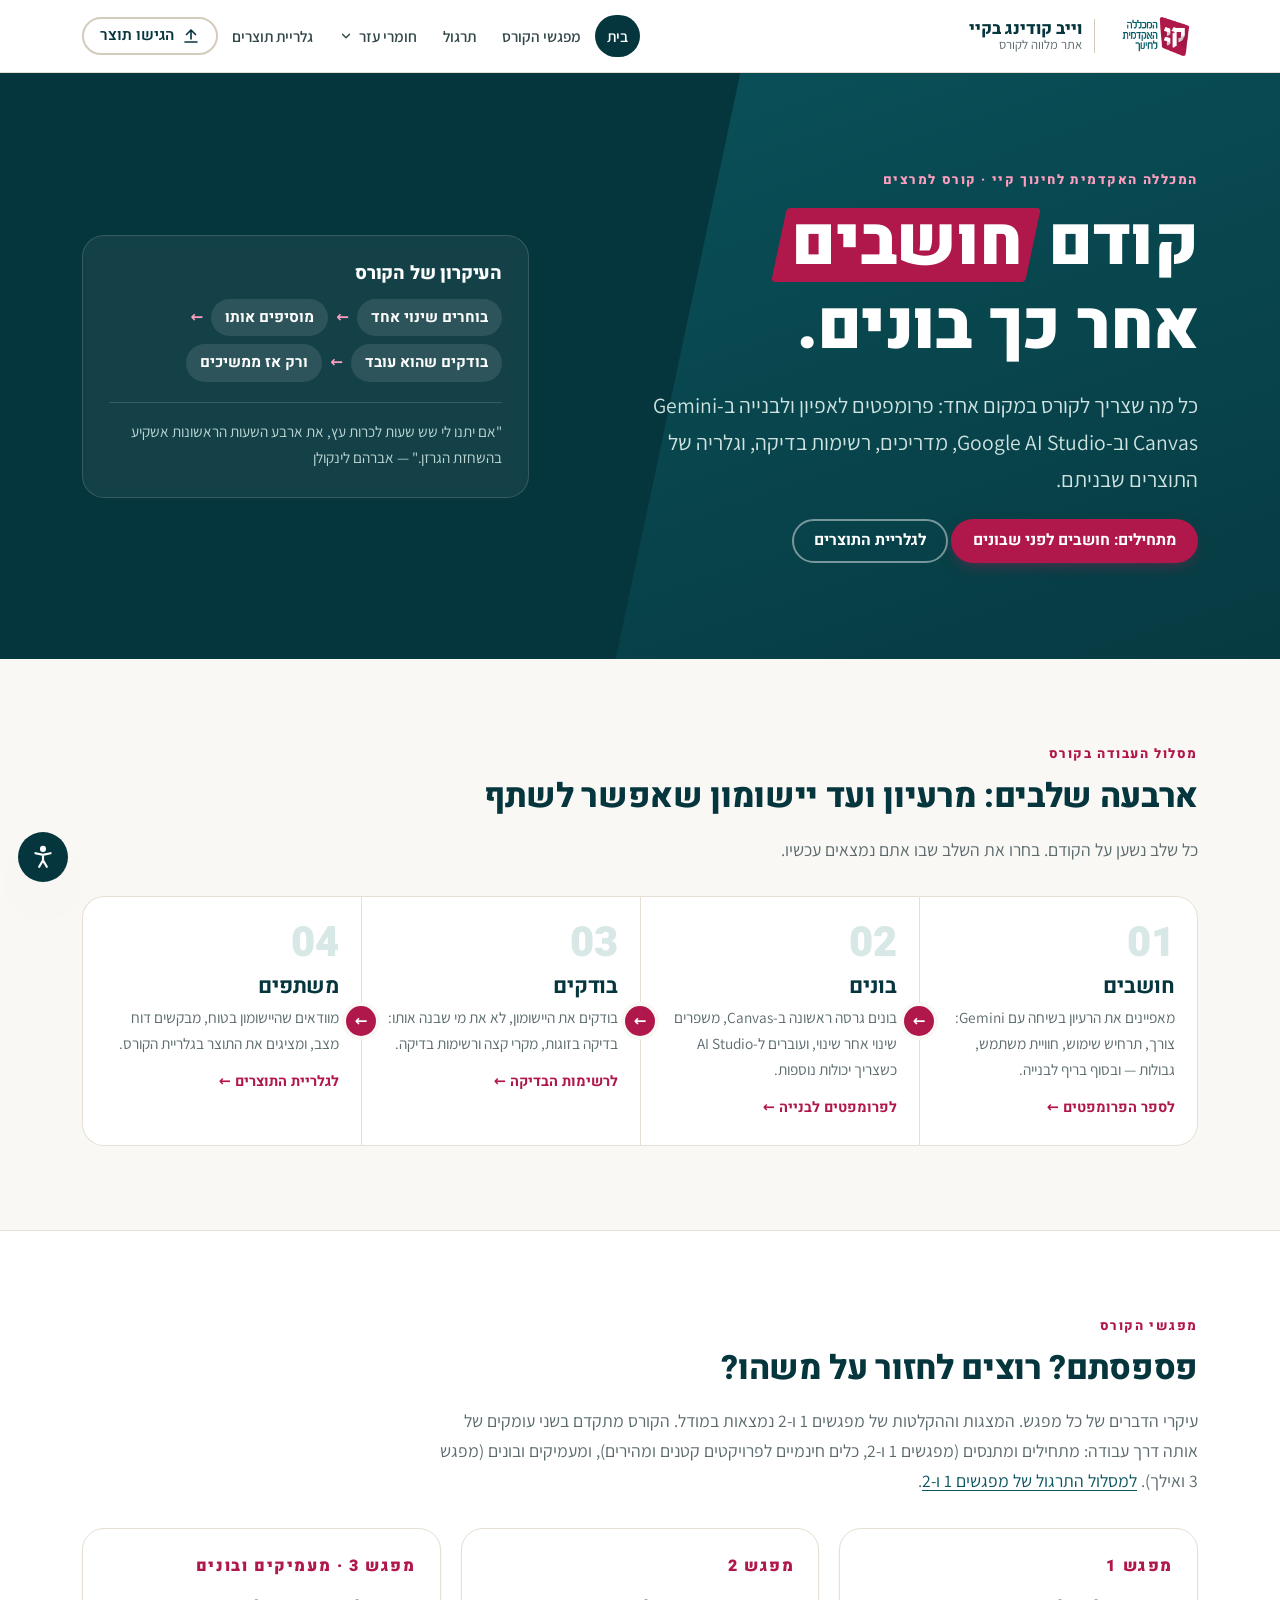
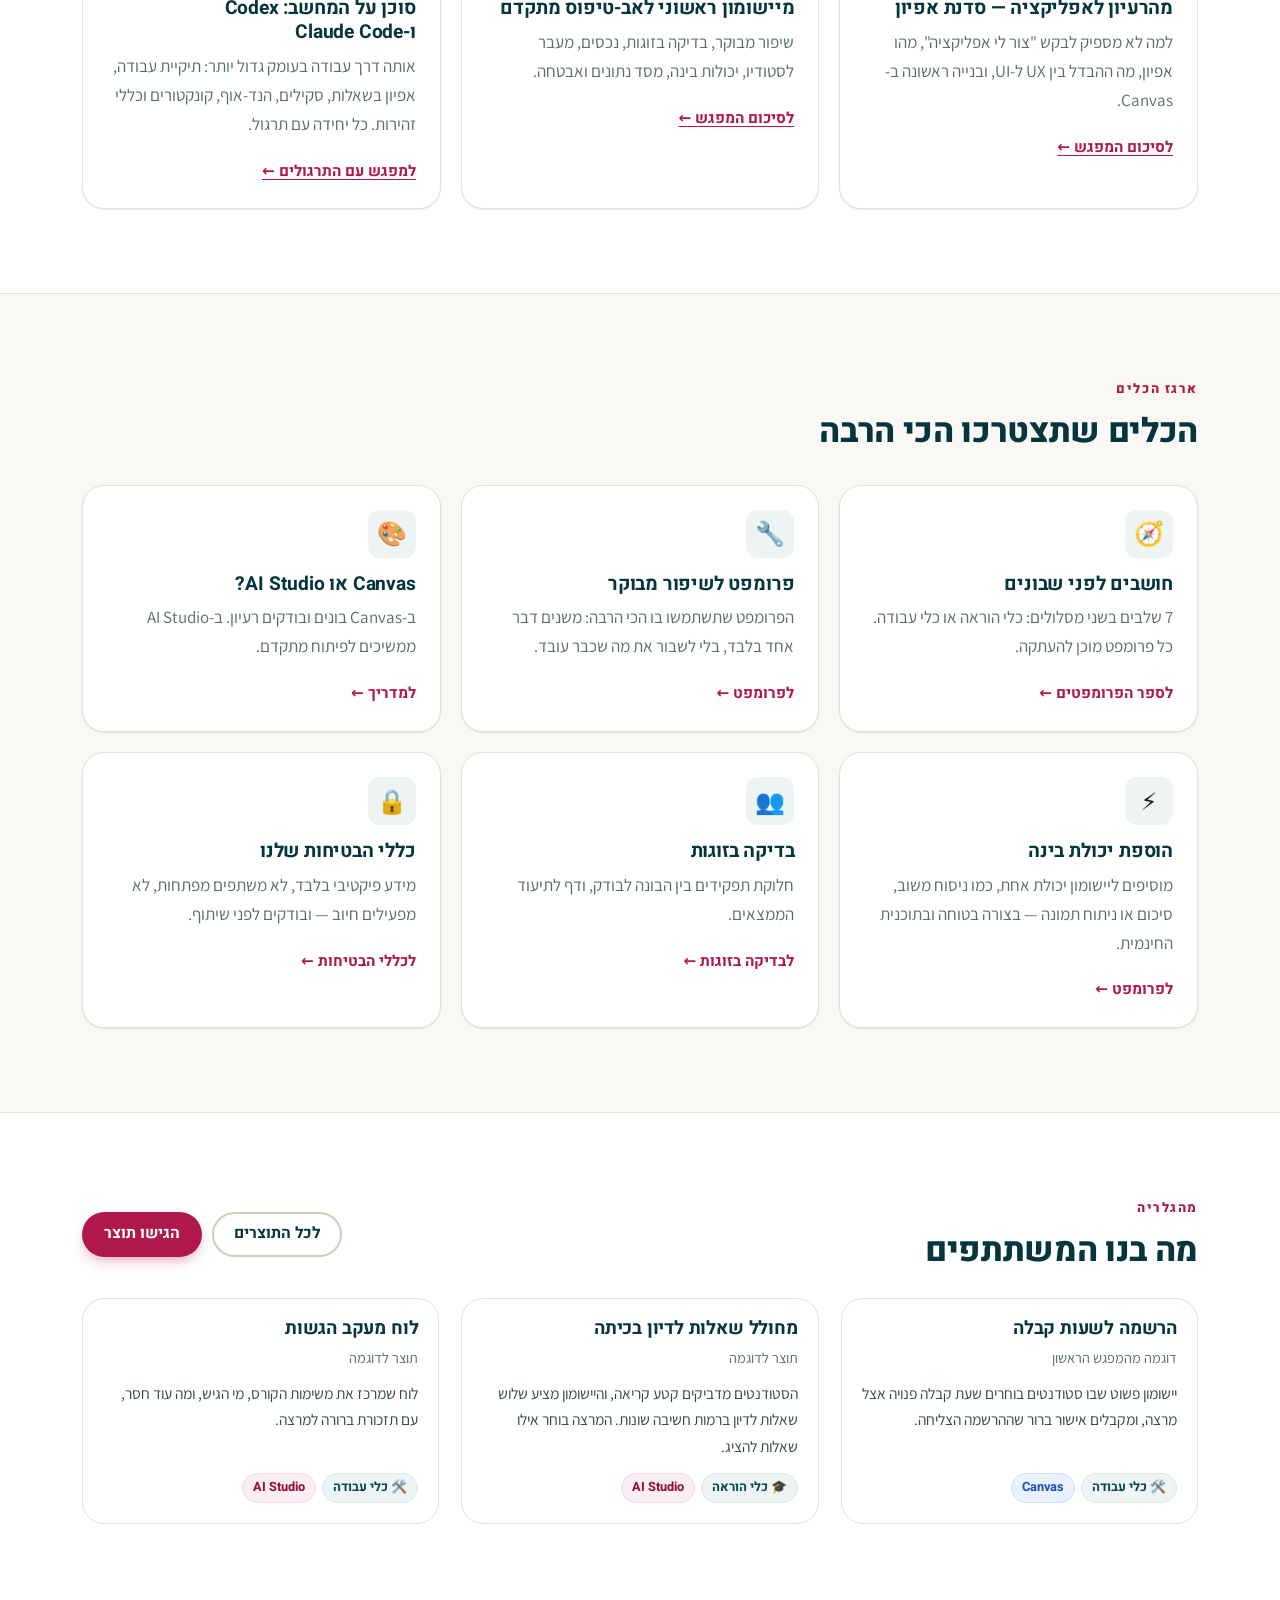
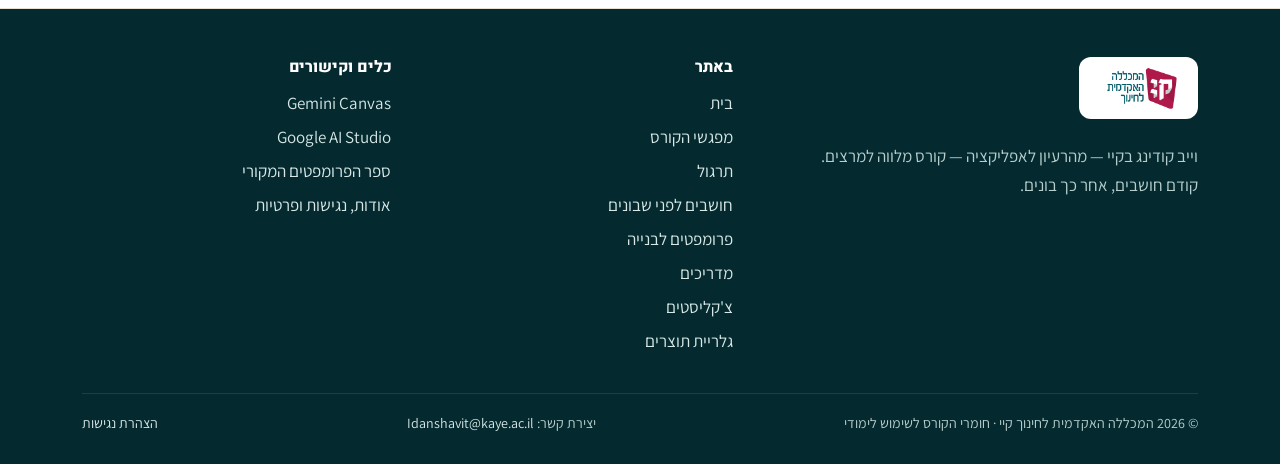
==== commit 57970e28: "Group the header menu: four reference pages under one dropdown (inline list on phone); fix invisible" ====
--- a/index.html
+++ b/index.html
@@ -114,8 +114,24 @@
 .main-nav a:hover { background: var(--teal-50); color: var(--teal-900); }
 .main-nav a[aria-current="page"] { background: var(--teal-900); color: #fff; }
 .nav-cta { margin-inline-start: 6px; }
-.main-nav a.btn { display: inline-flex; color: #fff; padding: 7px 16px; }
-.main-nav a.btn:hover { background: var(--crimson-700); color: #fff; }
+.nav-group { position: relative; }
+.nav-group-btn {
+  display: inline-flex; align-items: center; gap: 6px; padding: 8px 12px; border: 0; border-radius: 999px; background: none;
+  font: inherit; font-weight: 600; font-size: .96rem; color: var(--ink-soft); white-space: nowrap; cursor: pointer;
+}
+.nav-group-btn:hover, .nav-group.open .nav-group-btn { background: var(--teal-50); color: var(--teal-900); }
+.nav-group.has-current .nav-group-btn { background: var(--teal-900); color: #fff; }
+.nav-group-btn svg { width: 14px; height: 14px; transition: transform .15s; }
+.nav-group.open .nav-group-btn svg { transform: rotate(180deg); }
+.main-nav .nav-sub {
+  display: none; align-items: stretch; position: absolute; inset-inline-start: 0; top: calc(100% + 6px); z-index: 60; min-width: 220px;
+  list-style: none; margin: 0; padding: 8px; flex-direction: column; gap: 2px; background: #fff;
+  border: 1px solid var(--line); border-radius: 14px; box-shadow: var(--shadow);
+}
+.main-nav .nav-group.open .nav-sub { display: flex; }
+.nav-sub a { border-radius: 10px; }
+.main-nav a.btn { display: inline-flex; color: var(--teal-900); padding: 7px 16px; }
+.main-nav a.btn:hover { background: var(--teal-50); color: var(--teal-900); }
 
 .nav-toggle {
   display: none; margin-inline-start: auto; background: var(--teal-50); border: 1px solid var(--line);
@@ -133,6 +149,9 @@
   .main-nav ul { flex-direction: column; align-items: stretch; padding: 12px var(--gutter) 20px; gap: 4px; }
   .main-nav a { padding: 12px 14px; border-radius: 10px; font-size: 1.05rem; }
   .nav-cta { margin: 8px 0 0; }
+  .nav-group-btn { display: flex; width: 100%; justify-content: space-between; padding: 12px 14px; border-radius: 10px; font-size: 1.05rem; }
+  .main-nav .nav-sub { position: static; display: none; min-width: 0; border: 0; box-shadow: none; padding: 2px 0 6px; padding-inline-start: 14px; }
+  .main-nav .nav-group.open .nav-sub { display: flex; }
   .nav-cta .btn { width: 100%; justify-content: center; }
 }
 @media (max-width: 420px) { .brand-text small { display: none; } .brand img { height: 38px; } }
@@ -993,12 +1012,20 @@
     { href: "index.html", label: "בית" },
     { href: "sessions.html", label: "מפגשי הקורס" },
     { href: "practice.html", label: "תרגול" },
-    { href: "prompt-book.html", label: "חושבים לפני שבונים" },
-    { href: "build-prompts.html", label: "פרומפטים לבנייה" },
-    { href: "guides.html", label: "מדריכים" },
-    { href: "checklists.html", label: "צ'קליסטים" },
+    { label: "חומרי עזר", children: [
+      { href: "prompt-book.html", label: "חושבים לפני שבונים" },
+      { href: "build-prompts.html", label: "פרומפטים לבנייה" },
+      { href: "guides.html", label: "מדריכים" },
+      { href: "checklists.html", label: "צ'קליסטים" }
+    ] },
     { href: "gallery.html", label: "גלריית תוצרים" }
   ];
+
+  function flatNav() {
+    var out = [];
+    NAV.forEach(function (n) { if (n.children) { out = out.concat(n.children); } else { out.push(n); } });
+    return out;
+  }
 
   function currentPage() {
     var p = location.pathname.split("/").pop();
@@ -1013,8 +1040,18 @@
     var el = document.getElementById("site-header");
     if (!el) return;
     var cur = currentPage();
-    var items = NAV.map(function (n) {
-      return '<li><a href="' + n.href + '"' + (n.href === cur ? ' aria-current="page"' : "") + ">" + n.label + "</a></li>";
+    var items = NAV.map(function (n, i) {
+      if (!n.children) {
+        return '<li><a href="' + n.href + '"' + (n.href === cur ? ' aria-current="page"' : "") + ">" + n.label + "</a></li>";
+      }
+      var inGroup = n.children.some(function (c) { return c.href === cur; });
+      var sub = n.children.map(function (c) {
+        return '<li><a href="' + c.href + '"' + (c.href === cur ? ' aria-current="page"' : "") + ">" + c.label + "</a></li>";
+      }).join("");
+      return '<li class="nav-group' + (inGroup ? " has-current" : "") + '">' +
+        '<button type="button" class="nav-group-btn" aria-expanded="false" aria-controls="nav-sub-' + i + '">' + n.label +
+        '<svg viewBox="0 0 24 24" fill="none" stroke="currentColor" stroke-width="2.4" stroke-linecap="round" stroke-linejoin="round" aria-hidden="true"><path d="M6 9l6 6 6-6"/></svg></button>' +
+        '<ul class="nav-sub" id="nav-sub-' + i + '">' + sub + "</ul></li>";
     }).join("");
     var ext = CFG.FORM_URL ? ' target="_blank" rel="noopener"' : "";
     el.className = "site-header";
@@ -1036,8 +1073,27 @@
       btn.setAttribute("aria-label", open ? "סגירת תפריט" : "פתיחת תפריט");
       btn.innerHTML = open ? ICONS.close : ICONS.menu;
     });
+    function closeGroups(except) {
+      el.querySelectorAll(".nav-group-btn").forEach(function (b) {
+        if (b !== except) { b.setAttribute("aria-expanded", "false"); b.parentNode.classList.remove("open"); }
+      });
+    }
+    el.querySelectorAll(".nav-group-btn").forEach(function (b) {
+      b.addEventListener("click", function () {
+        var open = b.getAttribute("aria-expanded") !== "true";
+        closeGroups(b);
+        b.setAttribute("aria-expanded", open);
+        b.parentNode.classList.toggle("open", open);
+      });
+    });
+    document.addEventListener("click", function (e) {
+      if (!e.target.closest(".nav-group")) { closeGroups(null); }
+    });
     document.addEventListener("keydown", function (e) {
-      if (e.key === "Escape" && nav.classList.contains("open")) { btn.click(); btn.focus(); }
+      if (e.key !== "Escape") { return; }
+      var openBtn = el.querySelector('.nav-group-btn[aria-expanded="true"]');
+      if (openBtn) { closeGroups(null); openBtn.focus(); return; }
+      if (nav.classList.contains("open")) { btn.click(); btn.focus(); }
     });
   }
 
@@ -1051,7 +1107,7 @@
       '<div class="wrap"><div class="cols">' +
       '<div><span class="logo-chip"><img src="[data-uri]" alt="המכללה האקדמית לחינוך קיי"></span>' +
       "<p>" + CFG.courseName + " — " + CFG.courseSubtitle + ".<br>קודם חושבים, אחר כך בונים.</p></div>" +
-      '<div><h2>באתר</h2><ul>' + NAV.map(function (n) { return '<li><a href="' + n.href + '">' + n.label + "</a></li>"; }).join("") + "</ul></div>" +
+      '<div><h2>באתר</h2><ul>' + flatNav().map(function (n) { return '<li><a href="' + n.href + '">' + n.label + "</a></li>"; }).join("") + "</ul></div>" +
       '<div><h2>כלים וקישורים</h2><ul>' +
       '<li><a href="' + L.gemini + '" target="_blank" rel="noopener">Gemini Canvas</a></li>' +
       '<li><a href="' + L.aiStudio + '" target="_blank" rel="noopener">Google AI Studio</a></li>' +
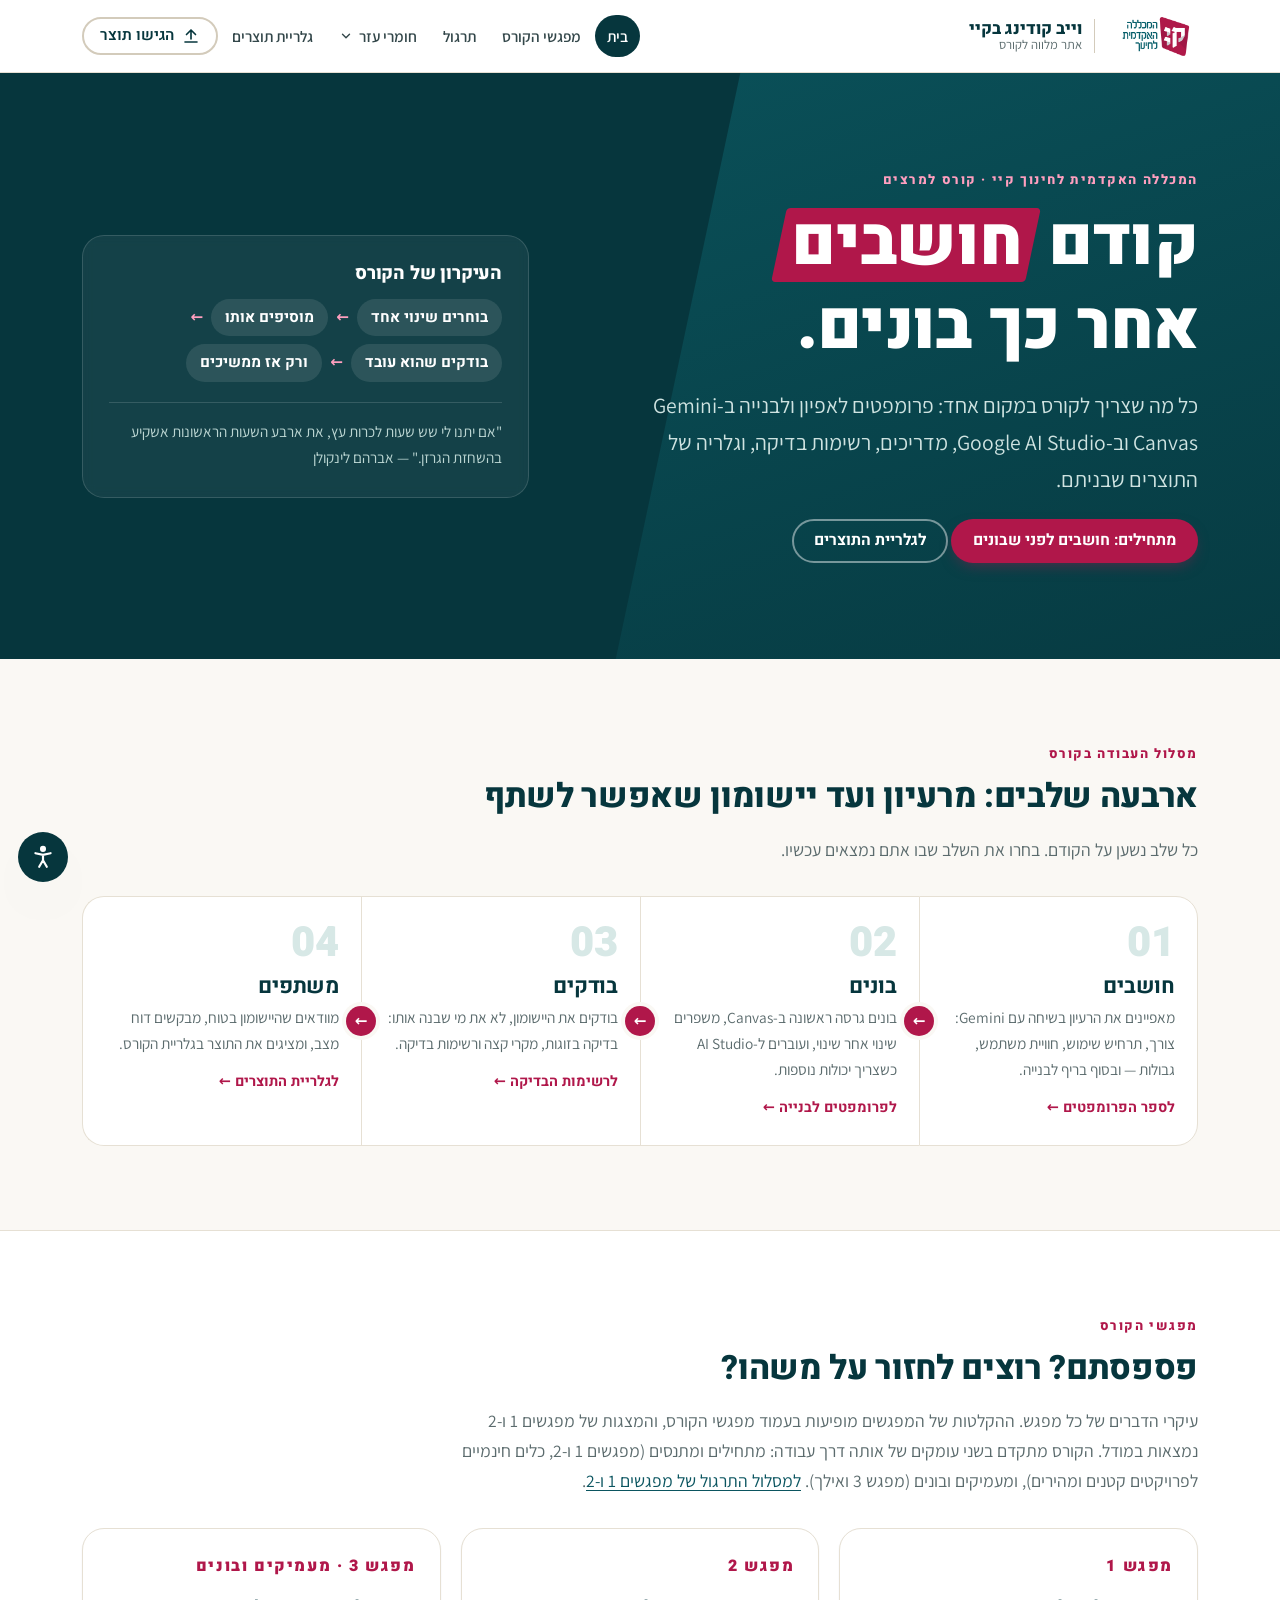
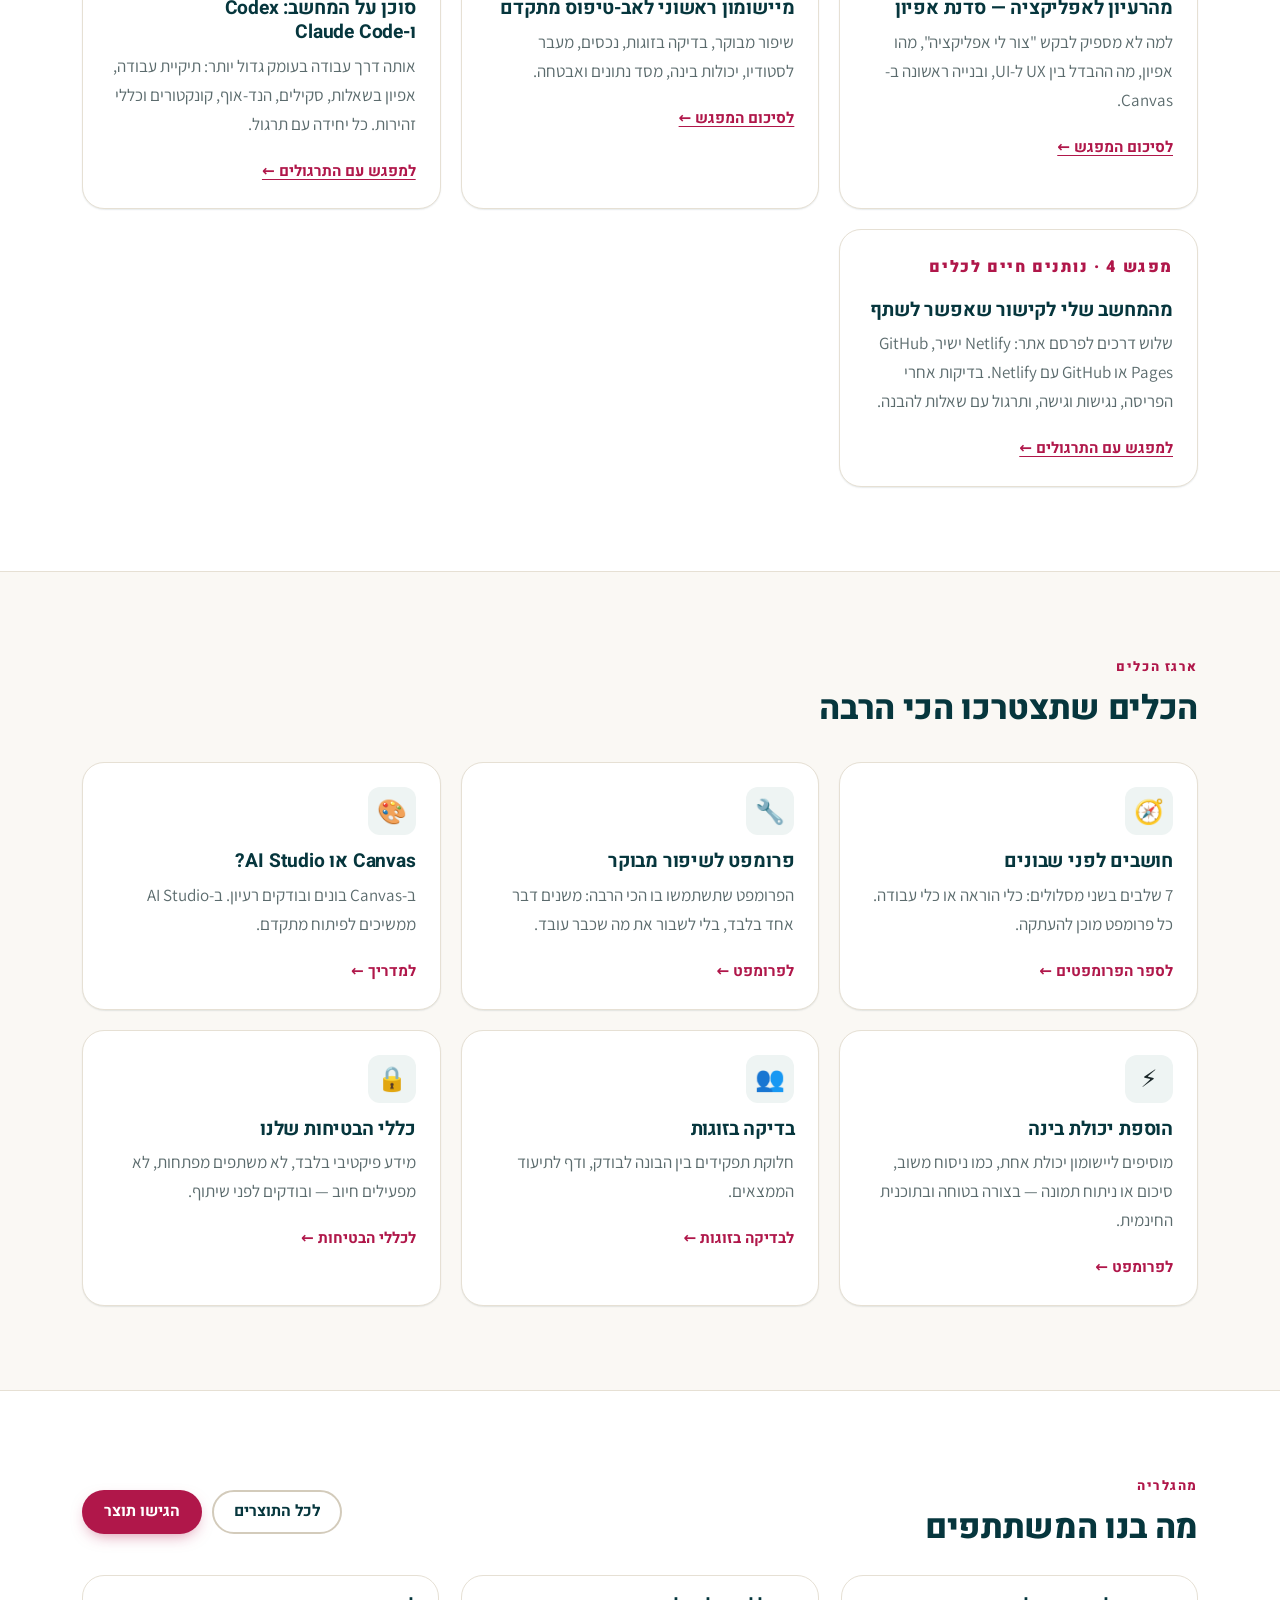
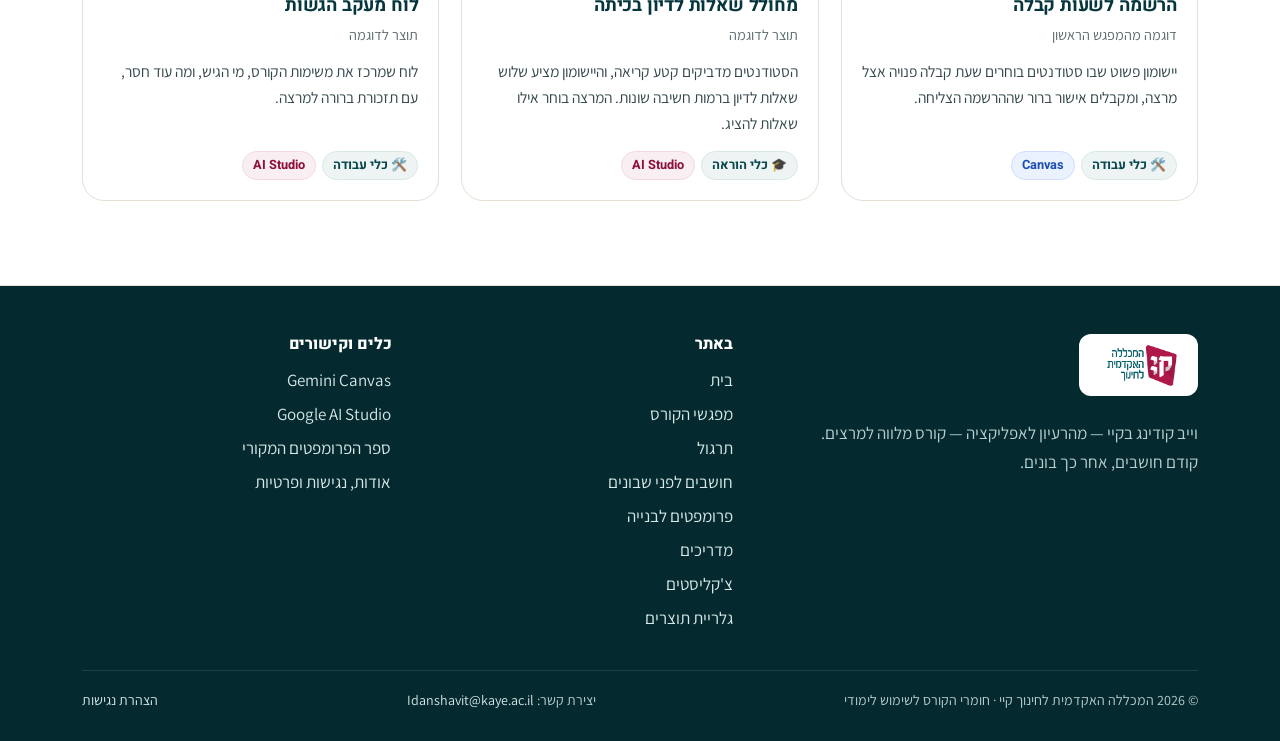
==== commit 0c9313c0: "Link each workshop to its recording and add workshop 4 (deployment) - Place the click-to-play record" ====
--- a/index.html
+++ b/index.html
@@ -796,7 +796,7 @@
       <div class="section-head">
         <span class="eyebrow">מפגשי הקורס</span>
         <h2 id="sessions-title">פספסתם? רוצים לחזור על משהו?</h2>
-        <p>עיקרי הדברים של כל מפגש. המצגות וההקלטות של מפגשים 1 ו-2 נמצאות במודל. הקורס מתקדם בשני עומקים של אותה דרך עבודה: מתחילים ומתנסים (מפגשים 1 ו-2, כלים חינמיים לפרויקטים קטנים ומהירים), ומעמיקים ובונים (מפגש 3 ואילך). <a href="practice.html">למסלול התרגול של מפגשים 1 ו-2</a>.</p>
+        <p>עיקרי הדברים של כל מפגש. ההקלטות של המפגשים מופיעות בעמוד מפגשי הקורס, והמצגות של מפגשים 1 ו-2 נמצאות במודל. הקורס מתקדם בשני עומקים של אותה דרך עבודה: מתחילים ומתנסים (מפגשים 1 ו-2, כלים חינמיים לפרויקטים קטנים ומהירים), ומעמיקים ובונים (מפגש 3 ואילך). <a href="practice.html">למסלול התרגול של מפגשים 1 ו-2</a>.</p>
       </div>
       <div class="grid grid-3">
         <article class="card">
@@ -816,6 +816,12 @@
           <h3>סוכן על המחשב: <bdi>Codex</bdi> <span style="white-space:nowrap">ו-<bdi>Claude Code</bdi></span></h3>
           <p class="muted">אותה דרך עבודה בעומק גדול יותר: תיקיית עבודה, אפיון בשאלות, סקילים, הנד-אוף, קונקטורים וכללי זהירות. כל יחידה עם תרגול.</p>
           <a class="more" href="agent-workshop.html">למפגש עם התרגולים ←</a>
+        </article>
+        <article class="card">
+          <p class="session-num">מפגש 4 · נותנים חיים לכלים</p>
+          <h3>מהמחשב שלי לקישור שאפשר לשתף</h3>
+          <p class="muted">שלוש דרכים לפרסם אתר: <bdi>Netlify</bdi> ישיר, <bdi>GitHub Pages</bdi> או <bdi>GitHub</bdi> עם <bdi>Netlify</bdi>. בדיקות אחרי הפריסה, נגישות וגישה, ותרגול עם שאלות להבנה.</p>
+          <a class="more" href="deployment-workshop.html">למפגש עם התרגולים ←</a>
         </article>
       </div>
     </div>
